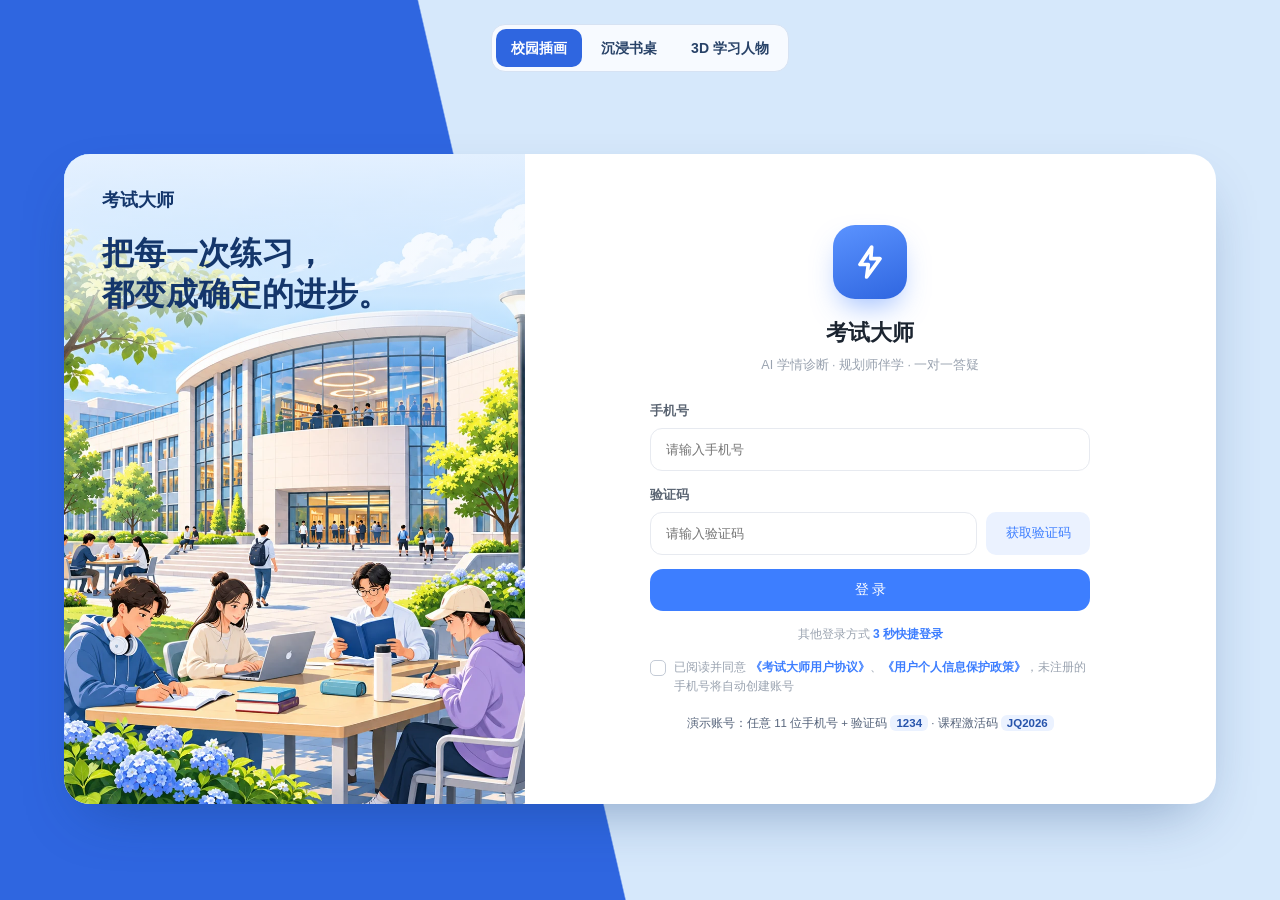
==== index.html @ c278a644 "Add Exam Master frontend prototype" ====
<!DOCTYPE html>
<html lang="zh-CN">
<head>
<meta charset="UTF-8">
<meta name="viewport" content="width=device-width, initial-scale=1">
<title>考试大师 · 网页版</title>
<link rel="icon" href="data:image/svg+xml,%3Csvg xmlns='http://www.w3.org/2000/svg' viewBox='0 0 40 40'%3E%3Crect width='40' height='40' rx='10' fill='%233D7EFF'/%3E%3Cpath d='M21 7 10 22h7l-2 11 12-15h-7z' fill='%23fff'/%3E%3C/svg%3E">
<link rel="stylesheet" href="styles.css">
</head>
<body class="is-auth">

<!-- ==================== 登录 / 注册分屏 ==================== -->
<div class="auth-stage" id="authStage" data-theme="campus">
  <div class="auth-switch" role="group" aria-label="切换登录页样式">
    <button type="button" data-auth-theme="campus" aria-pressed="true">校园插画</button>
    <button type="button" data-auth-theme="desk" aria-pressed="false">沉浸书桌</button>
    <button type="button" data-auth-theme="student" aria-pressed="false">3D 学习人物</button>
  </div>
  <div class="auth-layout">
    <section class="auth-brand" aria-label="考试大师">
      <div class="auth-brand-inner">
        <p class="auth-brand-name">考试大师</p>
        <h1>把每一次练习，<br>都变成确定的进步。</h1>
      </div>
    </section>
    <section class="auth-panel" aria-label="登录">
      <div class="auth-card" id="authCard"></div>
      <p class="auth-tip">演示账号：任意 11 位手机号 + 验证码 <b>1234</b> · 课程激活码 <b>JQ2026</b></p>
    </section>
  </div>
</div>

<!-- ==================== 应用主体 ==================== -->
<div class="app-shell" id="appShell">

  <aside class="sidebar" id="sidebar">
    <div class="brand">
      <div class="brand-logo"><svg viewBox="0 0 24 24"><path d="M13 3 6 13.5h5L10 21l8-11h-5.5z"/></svg></div>
      <div class="brand-txt"><b>考试大师</b></div>
    </div>

    <nav class="nav-main" id="tabbar" aria-label="主导航">
      <button class="tb" data-tab="home" aria-label="首页" title="首页" onclick="goTab('home')"><svg viewBox="0 0 24 24"><path d="M4 11l8-7 8 7"/><path d="M6 9.5V20h12V9.5"/></svg><span>首页</span></button>
      <div class="side-group" data-side-group="discover" data-expanded="true">
        <div class="side-group-heading">
          <button type="button" class="side-category" aria-expanded="true" aria-controls="side-sub-discover"><svg class="side-category-icon" viewBox="0 0 24 24" aria-hidden="true"><circle cx="12" cy="12" r="8.5"/><path d="M15 9l-2 4.5L8.5 15l2-4.5z"/></svg><span>发现</span><svg class="side-category-arrow" viewBox="0 0 24 24" aria-hidden="true"><path d="m7 10 5 5 5-5"/></svg></button>
        </div>
        <div class="side-sub" id="side-sub-discover">
          <button type="button" data-side-page="pagePapers" onclick="openSidePage('discover','pagePapers')">试卷</button>
          <button type="button" data-side-page="pageTextbook" onclick="openSidePage('discover','pageTextbook')">个性化教材</button>
          <button type="button" data-side-page="pageMaterials" onclick="openSidePage('discover','pageMaterials')">资料领取</button>
          <button type="button" data-side-page="pageAiTest" onclick="openSidePage('discover','pageAiTest')">AI 测评</button>
        </div>
      </div>
      <button class="tb" data-tab="qa" aria-label="在线答疑" title="在线答疑" onclick="goTab('qa')"><svg viewBox="0 0 24 24"><path d="M4 6h16v11H9l-5 4z"/><path d="M8.5 10h7M8.5 13h4"/></svg><span>在线答疑</span></button>
      <button class="tb" data-tab="me" aria-label="我的" title="我的" onclick="goTab('me')"><svg viewBox="0 0 24 24"><circle cx="12" cy="12" r="8.5"/><path d="M8.5 13.5c1 1.4 2.2 2 3.5 2s2.5-.6 3.5-2"/><path d="M9 9.5h.01M15 9.5h.01"/></svg><span>我的</span></button>
    </nav>

    <details class="side-demo">
      <summary>流程演示</summary>
      <p class="side-demo-note">纯前端演示，数据保存在本机。验证码 1234 · 激活码 JQ2026</p>
      <div class="mods" id="mods"></div>
    </details>

    <div class="side-foot">
      <button class="reset-btn" onclick="resetDemo()"><svg viewBox="0 0 24 24"><path d="M4 11a8 8 0 1 1 2.4 6"/><path d="M4 5v6h6"/></svg>重置演示数据</button>
      <div class="side-ver">v1.0 Web · 纯前端演示</div>
    </div>
  </aside>

  <div class="main-col">
    <header class="topbar">
      <div class="top-location">
        <button type="button" class="icon-btn side-toggle" id="sideToggle" aria-controls="sidebar" aria-expanded="true" aria-label="收起侧边栏" title="收起侧边栏">
          <svg viewBox="0 0 24 24" aria-hidden="true"><rect x="3" y="5" width="18" height="14" rx="2"/><path d="M9 5v14"/></svg>
        </button>
        <div class="crumb" id="crumb"><span class="crumb-root">考试大师</span><span class="crumb-sep">/</span><b>首页</b></div>
      </div>
      <div class="top-actions">
        <div class="searchbox">
          <svg viewBox="0 0 24 24"><circle cx="10.5" cy="10.5" r="6.5"/><path d="M15.5 15.5L21 21"/></svg>
          <input id="searchInput" placeholder="搜索页面、课程、功能…" autocomplete="off">
          <kbd>/</kbd>
          <div class="search-results" id="searchResults"></div>
        </div>
        <span class="top-clock" id="clock"></span>
        <button class="icon-btn" title="通知" onclick="openNotifications()"><svg viewBox="0 0 24 24"><path d="M18 9a6 6 0 0 0-12 0c0 6-2 7-2 7h16s-2-1-2-7"/><path d="M10 20a2 2 0 0 0 4 0"/></svg><i></i></button>
        <button class="user-chip" onclick="goTab('me')"><span class="user-av" id="topAvatar">张</span><span class="user-nm" id="topName">张真同学</span><svg viewBox="0 0 24 24"><path d="M6 9l6 6 6-6"/></svg></button>
      </div>
    </header>

    <div class="workspace">
      <main class="content">
        <div class="screen" id="screen"></div>
      </main>

    </div>
  </div>
</div>

<div id="hint"></div>
<div id="toast"></div>
<div id="modal-root" onclick="if(event.target.classList.contains('mask'))closeModal()"><div class="mask"></div><div class="sheet" id="sheet"></div></div>

<script src="app.js"></script>
</body>
</html>
---- styles.css ----
/* ===== 源自 H5 原型的基础组件样式（保留） ===== */

:root{
  --paper:#F5F7FA; --card:#FFFFFF; --ink:#1B2430; --ink2:#5A6472; --ink3:#9AA3B0;
  --line:#E7EAF0; --line2:#F0F2F6;
  --blue:#3D7EFF; --blue-d:#2F66E0; --blue-bg:#EBF2FF;
  --orange:#FF9F3A; --orange-bg:#FFF4E8;
  --green:#34C77B; --green-bg:#EAF9F1;
  --red:#F25C54; --red-bg:#FDEEEC;
  --gold:#FFB93A;
}
*{box-sizing:border-box;margin:0;padding:0;-webkit-tap-highlight-color:transparent}
html,body{height:100%}
body{
  background:linear-gradient(135deg,#DFE6F0 0%,#EBEFF5 45%,#E5EBF3 100%);
  color:var(--ink);
  font:400 15px/1.6 -apple-system,BlinkMacSystemFont,"PingFang SC","Microsoft YaHei","Noto Sans SC","Segoe UI",sans-serif;
  -webkit-font-smoothing:antialiased;
  display:flex;align-items:center;justify-content:center;gap:56px;
  padding:28px 24px;min-height:100vh;
}
@media (max-width:960px){ body{padding:0;gap:0} .intro{display:none!important} .phone{box-shadow:none;border:none;border-radius:0;height:100vh} }

/* ===== 左侧说明面板 ===== */
.intro{width:340px;flex:none;max-height:92vh;overflow:auto}
.intro .kicker{display:inline-flex;align-items:center;gap:10px;font-size:12px;font-weight:700;letter-spacing:.16em;color:var(--blue)}
.intro .kicker i{display:block;width:24px;height:2px;background:var(--blue)}
.intro h1{margin-top:12px;font-size:30px;font-weight:800;letter-spacing:-.01em;line-height:1.2}
.intro h1 em{font-style:normal;display:block;font-size:14px;font-weight:500;color:var(--ink2);margin-top:8px;letter-spacing:0}
.intro p.desc{margin-top:14px;font-size:13px;color:var(--ink2);line-height:1.85}
.intro .mods{margin-top:20px;display:grid;gap:9px}
.intro .mods button{
  display:flex;align-items:center;gap:12px;width:100%;text-align:left;cursor:pointer;
  background:var(--card);border:1px solid var(--line);border-radius:13px;padding:11px 14px;
  font:600 13.5px/1.4 inherit;color:var(--ink);transition:.18s;
}
.intro .mods button:hover{border-color:#B9CDF5;transform:translateX(3px)}
.intro .mods .no{font-size:11px;font-weight:800;letter-spacing:.08em;padding:3px 8px;border-radius:7px;flex:none}
.intro .mods small{display:block;font-weight:400;font-size:11.5px;color:var(--ink3)}
.intro .roles{margin-top:20px;padding:14px 16px;border:1px dashed #C4D3F0;border-radius:13px;background:rgba(255,255,255,.6)}
.intro .roles b{font-size:12px;letter-spacing:.08em;color:var(--blue)}
.intro .roles p{font-size:12px;color:var(--ink2);margin-top:6px;line-height:1.8}
.intro .foot{margin-top:16px;font-size:11.5px;color:var(--ink3)}

/* ===== 手机壳 ===== */
.phone{
  width:392px;height:min(860px,94vh);flex:none;background:#0d1119;border-radius:44px;
  padding:12px;box-shadow:0 40px 80px -30px rgba(24,35,60,.45),0 0 0 2px rgba(255,255,255,.35) inset;
  display:flex;flex-direction:column;position:relative;
}
.phone-inner{flex:1;background:var(--paper);border-radius:34px;overflow:hidden;position:relative;display:flex;flex-direction:column}
.statusbar{
  flex:none;height:42px;display:flex;align-items:center;justify-content:space-between;
  padding:0 26px;font-size:13px;font-weight:600;color:var(--ink);background:transparent;position:relative;z-index:5;
}
.statusbar .notch{position:absolute;left:50%;top:9px;transform:translateX(-50%);width:112px;height:26px;background:#0d1119;border-radius:999px}
.statusbar .icons{display:flex;gap:5px;align-items:center}
.statusbar svg{width:16px;height:16px;fill:var(--ink)}
.screen{flex:1;overflow-y:auto;overflow-x:hidden;position:relative;scrollbar-width:none}
.screen::-webkit-scrollbar{display:none}
@keyframes pageIn{from{opacity:0;transform:translateX(18px)}to{opacity:1;transform:none}}
@keyframes pageInBack{from{opacity:0;transform:translateX(-18px)}to{opacity:1;transform:none}}
.page{min-height:100%;padding:6px 16px 26px;animation:pageIn .28s ease}
.page.back{animation-name:pageInBack}

/* 底部 Tab：首页/发现/课程(闪电)/答疑/我的 */
.tabbar{
  flex:none;height:66px;background:rgba(255,255,255,.97);backdrop-filter:blur(10px);
  border-top:1px solid var(--line2);display:flex;padding:6px 10px 8px;z-index:6;position:relative;
}
.tabbar .tb{flex:1;border:0;background:none;cursor:pointer;display:flex;flex-direction:column;align-items:center;gap:3px;color:var(--ink3);font:500 10.5px/1 inherit;padding-top:6px;transition:.15s}
.tabbar .tb svg{width:23px;height:23px;fill:none;stroke:currentColor;stroke-width:1.8;stroke-linecap:round;stroke-linejoin:round}
.tabbar .tb.on{color:var(--blue);font-weight:700}
.tabbar .tb.on svg{stroke-width:2.1}
.tabbar .tb-center{flex:1.15;position:relative;margin-top:-26px}
.tabbar .tb-center .orb{
  width:52px;height:52px;border-radius:50%;margin:0 auto;display:flex;align-items:center;justify-content:center;
  background:linear-gradient(160deg,#5B93FF,#2F66E0);box-shadow:0 8px 18px -4px rgba(61,126,255,.55);
  cursor:pointer;transition:.15s;
}
.tabbar .tb-center .orb:active{transform:scale(.94)}
.tabbar .tb-center svg{width:26px;height:26px;fill:none;stroke:#fff;stroke-width:2;stroke-linecap:round;stroke-linejoin:round}
.tabbar .tb-center span{display:block;text-align:center;color:var(--blue);font-size:10.5px;font-weight:700;margin-top:3px}

/* ===== 通用组件 ===== */
.hd{display:flex;align-items:center;gap:10px;padding:8px 2px 12px;position:sticky;top:0;background:linear-gradient(var(--paper) 82%,transparent);z-index:4}
.hd .backbtn{width:34px;height:34px;border-radius:11px;border:1px solid var(--line);background:#fff;cursor:pointer;display:flex;align-items:center;justify-content:center;color:var(--ink);flex:none}
.hd .backbtn svg{width:17px;height:17px;fill:none;stroke:currentColor;stroke-width:2;stroke-linecap:round;stroke-linejoin:round}
.hd b{font-size:17px;font-weight:800}
.hd .spacer{flex:1}
.card{background:var(--card);border:1px solid var(--line);border-radius:16px;padding:16px;margin-bottom:12px}
.card h4{font-size:14.5px;font-weight:800;display:flex;align-items:center;gap:8px}
.card .sub{font-size:12px;color:var(--ink3);margin-top:2px}
.btn{
  display:inline-flex;align-items:center;justify-content:center;gap:7px;cursor:pointer;border:0;
  background:var(--blue);color:#fff;font:700 14px/1 inherit;padding:13px 18px;border-radius:13px;transition:.15s;width:100%;
}
.btn:active{transform:scale(.97)}
.btn.ghost{background:#fff;color:var(--ink);border:1px solid var(--line)}
.btn.lite{background:var(--blue-bg);color:var(--blue)}
.btn.green{background:var(--green)} .btn.orange{background:var(--orange)}
.btn.sm{width:auto;padding:9px 15px;font-size:12.5px;border-radius:10px}
.btn[disabled]{opacity:.5;pointer-events:none}
.tag{display:inline-flex;align-items:center;gap:5px;font-size:11px;font-weight:700;padding:3px 9px;border-radius:999px}
.tag.blue{background:var(--blue-bg);color:var(--blue)} .tag.orange{background:var(--orange-bg);color:#C77817}
.tag.green{background:var(--green-bg);color:#1E9E5C} .tag.red{background:var(--red-bg);color:var(--red)}
.tag.gray{background:#F1F2F5;color:var(--ink2)}
.field{margin-bottom:14px}
.field label{display:block;font-size:12.5px;font-weight:700;color:var(--ink2);margin-bottom:7px}
.field label em{font-style:normal;color:var(--red);margin-left:2px}
.input{width:100%;border:1px solid var(--line);border-radius:12px;background:#fff;padding:12px 14px;font:500 14.5px/1.4 inherit;color:var(--ink);outline:none;transition:.15s}
.input:focus{border-color:var(--blue);box-shadow:0 0 0 3px rgba(61,126,255,.12)}
textarea.input{resize:none;min-height:96px}
select.input, input[type=date].input, input[type=time].input{appearance:none;-webkit-appearance:none}
.segs{display:flex;gap:8px;flex-wrap:wrap}
.segs .seg{flex:1;min-width:64px;text-align:center;border:1px solid var(--line);background:#fff;border-radius:11px;padding:10px 6px;font-size:13px;font-weight:600;color:var(--ink2);cursor:pointer;transition:.15s}
.segs .seg.on{border-color:var(--blue);background:var(--blue-bg);color:var(--blue)}
/* 考试科目：与年级/身份完全相同的长方形圆角边框按钮，按三列等分排列 */
.segs.subgrid{display:grid;grid-template-columns:repeat(3,1fr);gap:8px}
.segs.subgrid .seg{flex:none;min-width:0;white-space:nowrap}

/* ===== 专属课程表：三步信息采集页 ===== */
.page.page-setup{height:100%;min-height:0;display:flex;flex-direction:column;overflow:hidden;padding:0 0 10px;animation:pageIn .28s ease}
.setup-topbar{background:linear-gradient(135deg,#3D7EFF,#2F66E0);color:#fff;padding:14px 16px 32px;flex:none}
.setup-topbar .st-nav{display:flex;align-items:center;justify-content:center;position:relative;height:26px;font-size:14px;font-weight:700}
.setup-topbar .st-nav .sb{position:absolute;left:0;top:0;width:26px;height:26px;border:0;background:transparent;color:#fff;cursor:pointer;display:flex;align-items:center;justify-content:center}
.setup-topbar .st-nav .sb svg{width:20px;height:20px;fill:none;stroke:#fff;stroke-width:2.2;stroke-linecap:round;stroke-linejoin:round}
.setup-topbar .st-ttl{display:flex;align-items:baseline;justify-content:space-between;margin-top:16px}
.setup-topbar .st-ttl b{font-size:20px;font-weight:800}
.setup-topbar .st-ttl span{font-size:12.5px;font-weight:600;opacity:.9}
.setup-body{flex:1;min-height:0;overflow-y:auto;padding:0 16px 10px;margin-top:-18px;scrollbar-width:none}
.setup-body::-webkit-scrollbar{display:none}
.setup-card{background:#fff;border-radius:16px;padding:16px 16px 2px;box-shadow:0 6px 20px rgba(36,86,196,.10)}
.setup-foot{flex:none;display:flex;gap:10px;padding:10px 16px 2px;background:var(--paper)}
.setup-foot .btn{flex:1}
.setup-foot .btn.ghost{flex:0 0 36%}
/* 表单字段 */
.sf{margin-bottom:15px}
.sf>label{display:block;font-size:13px;font-weight:800;color:var(--ink);margin-bottom:8px}
.sf>label em{font-style:normal;color:var(--red);margin-left:2px}
.sfbox{display:flex;align-items:center;gap:8px;background:#F6F8FB;border:1px solid #EEF1F6;border-radius:10px;padding:11px 12px;font-size:12.5px;color:var(--ink3);cursor:pointer}
.sfbox.on{color:var(--ink);font-weight:600}
.sfbox .txt{flex:1;min-width:0;overflow:hidden;text-overflow:ellipsis;white-space:nowrap}
.sfbox .unit{color:var(--ink2);font-weight:700;flex:none}
.sfbox .arw{width:14px;height:14px;flex:none}
.sfbox input{border:0;background:transparent;outline:none;width:100%;font:500 13px/1.4 inherit;color:var(--ink)}
.sfbox input::placeholder,.sfbox textarea::placeholder{color:#A9B2C0}
.sfbox textarea{width:100%;border:0;background:transparent;outline:none;resize:none;min-height:42px;font:500 13px/1.5 inherit;color:var(--ink)}
.optlist{display:flex;flex-direction:column;gap:8px;margin:12px 0 4px;max-height:46vh;overflow-y:auto}
.optlist button{border:1px solid var(--line);background:#fff;border-radius:11px;padding:12px 13px;font:600 13.5px/1.4 inherit;color:var(--ink2);text-align:left;cursor:pointer}
.optlist button.on{border-color:var(--blue);background:var(--blue-bg);color:var(--blue)}
/* 自我评价 */
.sev{padding:2px 0 15px;border-bottom:1px solid var(--line2);margin-bottom:14px}
.sev:last-child{border-bottom:0;margin-bottom:0}
.sev h5{font-size:14px;font-weight:800;margin-bottom:8px}
.ktags{display:flex;flex-wrap:wrap;gap:6px;margin-bottom:10px}
.ktag{background:#F2F4F8;color:#8B95A5;font-size:11px;padding:3px 8px;border-radius:6px}
.stars{display:flex;gap:3px;font-size:20px;line-height:1}
.stars i{font-style:normal;color:#DEE4EE;cursor:pointer;transition:.12s}
.stars i.on{color:var(--gold)}
.sev p{font-size:11.5px;color:var(--ink3);margin-top:6px}
/* 学情提交 */
.stepsec{display:flex;align-items:center;gap:8px;margin:2px 0 12px}
.stepsec .no{width:24px;height:24px;border-radius:50%;background:var(--blue-bg);color:var(--blue);font-size:11.5px;font-weight:800;display:flex;align-items:center;justify-content:center;flex:none}
.stepsec b{font-size:13.5px;font-weight:800}
.stepsec em{font-style:normal;color:var(--red)}
.scard{display:flex;align-items:center;gap:11px;border:1px solid var(--line2);background:#FAFBFD;border-radius:12px;padding:12px;margin-bottom:10px;cursor:pointer}
.scard .si{width:34px;height:34px;border-radius:10px;background:var(--blue-bg);color:var(--blue);display:flex;align-items:center;justify-content:center;flex:none;font-size:14px;font-weight:800}
.scard .si svg{width:18px;height:18px;fill:none;stroke:currentColor;stroke-width:1.9;stroke-linecap:round;stroke-linejoin:round}
.scard .st{flex:1;min-width:0}
.scard .st b{display:block;font-size:13px;font-weight:700}
.scard .st small{display:block;font-size:11px;color:var(--ink3);margin-top:2px}
.scard .smini{border:0;background:var(--blue);color:#fff;font:700 11.5px/1 inherit;padding:8px 12px;border-radius:99px;cursor:pointer;flex:none}
.scard.done{border-color:#BFE3CF;background:#F4FBF7}
.scard.done .si{background:var(--green-bg);color:#1E9E5C}
/* 课程列表 */
.ccard{display:flex;align-items:center;gap:12px;background:#fff;border:1px solid var(--line);border-radius:16px;padding:14px;margin-bottom:10px;cursor:pointer;transition:.15s}
.ccard:active{transform:scale(.99)}
.ccard .cico{width:46px;height:46px;border-radius:14px;display:flex;align-items:center;justify-content:center;flex:none;font-size:20px}
.ccard .cico svg{width:22px;height:22px;fill:none;stroke:currentColor;stroke-width:1.9;stroke-linecap:round;stroke-linejoin:round}
.ccard .ct{flex:1;min-width:0}
.ccard .ct b{display:block;font-size:14px;font-weight:800}
.ccard .ct small{display:block;font-size:11.5px;color:var(--ink3);margin-top:2px}
.ccard .cbtn{border:0;border-radius:99px;padding:7px 12px;font:700 11.5px/1 inherit;flex:none;cursor:pointer;background:var(--blue);color:#fff}
.ccard .cbtn.gray{background:#F1F3F7;color:var(--ink2)}
.ccard .cbtn.green{background:var(--green-bg);color:#1E9E5C}
/* 未来30天学习时间日历 */
.tdgrid{display:grid;grid-template-columns:repeat(7,1fr);gap:4px}
.tdgrid .tw{text-align:center;font-size:11px;color:var(--ink3);padding:4px 0;font-weight:700}
.tday{height:42px;border:1px solid var(--line2);border-radius:9px;background:#FAFBFD;display:flex;flex-direction:column;align-items:center;justify-content:center;cursor:pointer}
.tday b{font-size:12px;font-weight:700}
.tday span{font-size:9.5px;color:var(--ink3)}
.tday.on{background:var(--blue-bg);border-color:var(--blue);color:var(--blue)}
.tday.on span{color:var(--blue)}
.cell{display:flex;align-items:center;gap:12px;padding:14px 4px;border-bottom:1px solid var(--line2);cursor:pointer}
.cell:last-child{border-bottom:0}
.cell .ci{width:34px;height:34px;border-radius:11px;display:flex;align-items:center;justify-content:center;flex:none}
.cell .ci svg{width:18px;height:18px;fill:none;stroke:currentColor;stroke-width:1.9;stroke-linecap:round;stroke-linejoin:round}
.cell .ct{flex:1;min-width:0}
.cell .ct b{font-size:14px;font-weight:700;display:block}
.cell .ct small{font-size:11.5px;color:var(--ink3);display:block;margin-top:1px}
.cell .arw{width:15px;height:15px;fill:none;stroke:#C2C9D4;stroke-width:2;stroke-linecap:round;stroke-linejoin:round;flex:none}
svg.arw{width:15px;height:15px;fill:none;stroke:#C2C9D4;stroke-width:2;stroke-linecap:round;stroke-linejoin:round;flex:none}
.list{background:#fff;border:1px solid var(--line);border-radius:16px;padding:4px 14px;margin-bottom:12px}
.empty{text-align:center;color:var(--ink3);font-size:12.5px;padding:30px 0}
.empty .eico{width:74px;height:74px;margin:0 auto 10px;border-radius:50%;background:#F1F3F7;display:flex;align-items:center;justify-content:center;color:#B9C0CB}
.empty .eico svg{width:34px;height:34px;fill:none;stroke:#B9C0CB;stroke-width:1.6}
.dots{display:flex;gap:5px;justify-content:center;margin-top:8px}
.dots i{width:5px;height:5px;border-radius:50%;background:#CBD4E2;transition:.2s}
.dots i.on{background:var(--blue);width:14px;border-radius:99px}
@keyframes blink{0%,80%,100%{opacity:.25}40%{opacity:1}}
.typing i{display:inline-block;width:5px;height:5px;border-radius:50%;background:#8FA9D8;margin-right:3px;animation:blink 1.2s infinite}
.typing i:nth-child(2){animation-delay:.2s}.typing i:nth-child(3){animation-delay:.4s}

/* Toast / Modal */
#toast{
  position:absolute;left:50%;bottom:110px;transform:translateX(-50%) translateY(14px);z-index:60;
  background:rgba(20,28,40,.92);color:#fff;font-size:13px;font-weight:600;padding:11px 18px;border-radius:12px;
  opacity:0;pointer-events:none;transition:.25s;max-width:82%;text-align:center;
}
#toast.show{opacity:1;transform:translateX(-50%) translateY(0)}
#modal-root{position:absolute;inset:0;z-index:50;display:none}
#modal-root.show{display:block}
#modal-root .mask{position:absolute;inset:0;background:rgba(15,22,34,.45);animation:fadeIn .2s}
#modal-root .sheet{
  position:absolute;left:10px;right:10px;bottom:10px;background:#fff;border-radius:22px;padding:20px 18px 18px;
  animation:sheetUp .28s cubic-bezier(.2,.9,.3,1);max-height:78%;overflow:auto;
}
@keyframes fadeIn{from{opacity:0}to{opacity:1}}
@keyframes sheetUp{from{transform:translateY(40px);opacity:0}to{transform:none;opacity:1}}
#modal-root .grab{width:40px;height:4px;border-radius:99px;background:#D9DEE7;margin:0 auto 14px}
#modal-root .modal-x{position:absolute;top:14px;right:14px;width:28px;height:28px;border-radius:50%;border:0;background:#F0F2F6;color:#8A93A3;display:flex;align-items:center;justify-content:center;cursor:pointer}
#modal-root .modal-x svg{width:14px;height:14px;fill:none;stroke:currentColor;stroke-width:2.4;stroke-linecap:round}
#modal-root .modal-x:active{background:#E4E8EF}
#qr{width:190px;height:190px;margin:6px auto;display:block;border-radius:12px}

/* ===== 登录 ===== */
.login-hero{padding:52px 0 26px;text-align:center}
.login-logo{width:74px;height:74px;border-radius:22px;margin:0 auto;display:flex;align-items:center;justify-content:center;background:linear-gradient(160deg,#5B93FF,#2F66E0);box-shadow:0 14px 28px -8px rgba(61,126,255,.5)}
.login-logo svg{width:40px;height:40px;fill:none;stroke:#fff;stroke-width:2.2;stroke-linecap:round;stroke-linejoin:round}
.login-hero h2{margin-top:16px;font-size:22px;font-weight:800}
.login-hero p{font-size:12.5px;color:var(--ink3);margin-top:5px}
.agree{display:flex;gap:8px;align-items:flex-start;font-size:11.5px;color:var(--ink3);line-height:1.6;margin-top:14px;text-align:left}
.agree .box{width:16px;height:16px;border-radius:5px;border:1.5px solid #C4CBD6;flex:none;margin-top:2px;cursor:pointer;display:flex;align-items:center;justify-content:center;transition:.15s}
.agree .box.on{background:var(--blue);border-color:var(--blue)}
.agree .box svg{width:10px;height:10px;fill:none;stroke:#fff;stroke-width:3;stroke-linecap:round}

/* ===== 首页 ===== */
.homecard{background:#fff;border:1px solid var(--line);border-radius:16px;padding:14px 16px;margin-bottom:12px}
.homecard .hrow{display:flex;align-items:center;gap:10px}
.homecard .hico{width:38px;height:38px;border-radius:12px;display:flex;align-items:center;justify-content:center;flex:none}
.homecard .hico svg{width:20px;height:20px;fill:none;stroke:currentColor;stroke-width:1.9;stroke-linecap:round;stroke-linejoin:round}
.homecard .htx{flex:1;min-width:0}
.homecard .htx b{font-size:14.5px;font-weight:800}
.homecard .htx small{display:block;font-size:11.5px;color:var(--ink3)}
.homecard .go{font-size:11.5px;font-weight:700;color:var(--blue);display:flex;align-items:center;gap:2px;cursor:pointer}

/* ===== 课程 ===== */
.course-hero{border-radius:18px;padding:18px;color:#fff;background:linear-gradient(135deg,#3D7EFF,#2456C4);margin-bottom:12px;position:relative;overflow:hidden}
.course-hero b{font-size:17px;font-weight:800}
.course-hero p{font-size:12px;opacity:.85;margin-top:4px}
.course-hero .prog{margin-top:12px;height:7px;border-radius:99px;background:rgba(255,255,255,.25);overflow:hidden}
.course-hero .prog i{display:block;height:100%;background:#FFD34D;border-radius:99px;transition:.4s}
/* 科目课程列表 */
.sub-grid{display:grid;grid-template-columns:repeat(4,minmax(0,1fr));gap:14px}
.sub-card{display:flex;flex-direction:column;align-items:stretch;min-width:0;padding:7px;border:1px solid var(--line);border-radius:14px;background:#fff;color:var(--ink);text-align:left;font:inherit;cursor:pointer}
.sub-card .sc-name,.sub-card .sc-desc{display:block;padding:0 7px}
.sub-card .sc-name{margin:10px 0 3px;font-size:14px;font-weight:750}
.sub-card .sc-desc{font-size:12px;color:var(--ink2);margin-bottom:9px}
.sub-card .sc-btn{align-self:flex-start;margin:auto 7px 4px;padding:3px 8px;border-radius:6px;background:#EBF2FF;color:#234B9D;font-size:12px;font-weight:650}
.sub-card .sc-btn.done{background:#E5F2EE;color:#245D51}
.course-empty{grid-column:1/-1;padding:20px;border:1px solid var(--line);border-radius:12px;background:#fff;color:var(--ink2)}
/* 科目激活页：账号信息 + 底部固定「立即激活」 */
.act-cover{background:#fff;border:1px solid var(--line);border-radius:16px;padding:14px;margin-bottom:10px;text-align:center}
.act-cover .mini{width:112px;height:118px;margin:0 auto;border-radius:10px;display:flex;flex-direction:column;align-items:center;justify-content:center;position:relative;overflow:hidden}
.act-cover .mini .yr{font-size:8px;opacity:.6;font-weight:700}
.act-cover .mini b{font-size:18px;font-weight:800;margin-top:4px;letter-spacing:1px}
.act-cover .mini .em{font-size:28px;margin-top:2px}
.act-cover .nm{font-size:15px;font-weight:800;margin-top:9px}
.act-info{background:#fff;border:1px solid var(--line);border-radius:16px;padding:14px;margin-bottom:10px}
.act-info h4{font-size:14px;font-weight:800;display:flex;justify-content:space-between;align-items:center;margin-bottom:4px}
.act-info h4 a{font-size:12px;color:var(--blue);font-weight:700;cursor:pointer}
.act-row{display:flex;justify-content:space-between;gap:12px;padding:6px 0;font-size:12.5px;border-bottom:1px solid var(--line2)}
.act-row:last-of-type{border-bottom:0}
.act-row span{color:var(--ink3);flex:none}
.act-row b{font-weight:600;color:var(--ink2);text-align:right}
.act-code{background:#fff;border:1px solid var(--line);border-radius:16px;padding:14px;margin-bottom:8px}
.act-code label{display:block;font-size:13.5px;font-weight:800;margin-bottom:8px}
.act-foot{position:sticky;bottom:0;margin:2px -16px -26px;padding:10px 16px 14px;background:rgba(247,249,252,.97);backdrop-filter:blur(8px);z-index:3}
.chap{display:flex;align-items:center;gap:12px;padding:12px 4px;border-bottom:1px solid var(--line2);cursor:pointer}
.chap:last-child{border-bottom:0}
.chap .num{width:30px;height:30px;border-radius:10px;background:var(--blue-bg);color:var(--blue);font-size:12px;font-weight:800;display:flex;align-items:center;justify-content:center;flex:none}
.chap .ct{flex:1;min-width:0}
.chap .ct b{font-size:13.5px;font-weight:700;display:block;white-space:nowrap;overflow:hidden;text-overflow:ellipsis}
.chap .ct small{font-size:11px;color:var(--ink3)}
.chap .pb{width:34px;height:34px;border-radius:50%;background:var(--blue-bg);display:flex;align-items:center;justify-content:center;flex:none}
.chap .pb svg{width:15px;height:15px;fill:var(--blue)}

/* ===== 答题 ===== */
.qbar{display:flex;align-items:center;gap:8px;font-size:12px;color:var(--ink3);margin-bottom:10px}
.qbar b{color:var(--blue);font-size:15px}
.stem{font-size:15.5px;font-weight:700;line-height:1.75;margin-bottom:14px}
.opt{display:flex;align-items:center;gap:11px;border:1.5px solid var(--line);border-radius:13px;background:#fff;padding:13px 14px;margin-bottom:10px;cursor:pointer;font-size:14px;transition:.15s}
.opt .ol{width:26px;height:26px;border-radius:50%;border:1.5px solid #C9D0DB;display:flex;align-items:center;justify-content:center;font-size:12.5px;font-weight:800;color:var(--ink2);flex:none;transition:.15s}
.opt.on{border-color:var(--blue);background:var(--blue-bg)}
.opt.on .ol{background:var(--blue);border-color:var(--blue);color:#fff}
.opt.ok{border-color:var(--green);background:var(--green-bg)}
.opt.ok .ol{background:var(--green);border-color:var(--green);color:#fff}
.opt.bad{border-color:var(--red);background:var(--red-bg)}
.opt.bad .ol{background:var(--red);border-color:var(--red);color:#fff}
.ana{background:#fff;border:1px solid var(--line);border-radius:14px;padding:14px;margin-top:12px}
.ana .al{font-size:12px;font-weight:800;color:var(--blue);display:flex;align-items:center;gap:6px;margin-bottom:8px}
.ana .al .dot{width:8px;height:8px;border-radius:50%;background:var(--blue)}
.ana p{font-size:13px;color:var(--ink2);line-height:1.8}
.answerbox{border:1px dashed #C4CFE2;border-radius:12px;background:#FBFCFE;padding:10px 12px}
#hw{width:100%;height:170px;background:#fff;border:1px solid var(--line);border-radius:12px;touch-action:none;cursor:crosshair;display:block}

/* 日历 */
.cal{background:#fff;border:1px solid var(--line);border-radius:16px;padding:14px;margin-bottom:12px}
.cal .chead{display:flex;align-items:center;justify-content:space-between;margin-bottom:10px}
.cal .chead b{font-size:14.5px}
.cal .nav{width:28px;height:28px;border-radius:9px;border:1px solid var(--line);background:#fff;cursor:pointer;display:flex;align-items:center;justify-content:center;color:var(--ink2)}
.cal .grid{display:grid;grid-template-columns:repeat(7,1fr);gap:3px}
.cal .wd{text-align:center;font-size:10.5px;color:var(--ink3);padding:4px 0}
.cal .day{aspect-ratio:1;border-radius:9px;display:flex;align-items:center;justify-content:center;font-size:12px;color:var(--ink2);position:relative;cursor:pointer}
.cal .day.out{color:#CBD2DC}
.cal .day.done{background:var(--blue-bg);color:var(--blue);font-weight:800}
.cal .day.done:after{content:'';position:absolute;bottom:4px;width:4px;height:4px;border-radius:50%;background:var(--blue)}
.cal .day.today{border:1.5px solid var(--blue);color:var(--blue);font-weight:800}

/* 报告 */
.scorebig{display:flex;align-items:flex-end;gap:6px;justify-content:center;padding:6px 0 2px}
.scorebig b{font-size:46px;font-weight:800;color:var(--blue);line-height:1}
.scorebig span{font-size:13px;color:var(--ink3);padding-bottom:6px}
.sbar{margin-bottom:10px}
.sbar .srow{display:flex;align-items:center;gap:8px;font-size:12px;margin-bottom:6px}
.sbar .srow b{width:52px;flex:none;font-size:12px}
.sbar .srow .track{flex:1;height:9px;border-radius:99px;background:#F0F2F6;overflow:hidden}
.sbar .srow .track i{display:block;height:100%;border-radius:99px;background:linear-gradient(90deg,#5B93FF,#3D7EFF)}
.sbar .srow span{width:42px;text-align:right;font-weight:800;font-size:12px}

/* 打卡 */
.datechip{display:flex;align-items:center;gap:10px;background:var(--blue-bg);border-radius:13px;padding:12px 14px;margin-bottom:14px}
.datechip b{font-size:15px;color:var(--blue)}
.imgrow{display:flex;gap:8px}
.imgadd{width:74px;height:74px;border-radius:12px;border:1.5px dashed #C4CFE2;display:flex;flex-direction:column;align-items:center;justify-content:center;gap:4px;color:var(--ink3);font-size:10.5px;cursor:pointer;background:#FBFCFE}
.imgadd svg{width:20px;height:20px;fill:none;stroke:#9AA6B8;stroke-width:1.8;stroke-linecap:round}
.imgth{width:74px;height:74px;border-radius:12px;background:linear-gradient(135deg,#DCE7FA,#C7D9F5);display:flex;align-items:center;justify-content:center;color:#5B8BE0;font-size:11px;font-weight:700}

/* 聊天 */
.chatwrap{display:flex;flex-direction:column;min-height:calc(100% - 20px)}
.msgs{flex:1;display:flex;flex-direction:column;gap:12px;padding:6px 0 14px}
.msg{max-width:82%;padding:11px 14px;border-radius:16px;font-size:13.5px;line-height:1.7;white-space:pre-wrap;animation:fadeIn .25s}
.msg.ai{align-self:flex-start;background:#fff;border:1px solid var(--line);border-top-left-radius:5px}
.msg.me{align-self:flex-end;background:var(--blue);color:#fff;border-top-right-radius:5px}
.msg.sys{align-self:center;background:#EDF0F5;color:var(--ink2);font-size:11.5px;padding:6px 14px;border-radius:99px}
.chiprow{display:flex;gap:8px;flex-wrap:wrap;margin:0 0 10px}
.chip{border:1px solid #BFD2F5;background:#F3F7FF;color:var(--blue);font-size:12px;font-weight:600;border-radius:99px;padding:8px 14px;cursor:pointer;transition:.15s}
.chip:active{transform:scale(.95)}
.chip.on{background:var(--blue);border-color:var(--blue);color:#fff}
.page.page-chat{height:100%;min-height:0;display:flex;flex-direction:column;overflow:hidden;padding-bottom:12px}
.page-chat .chatwrap{flex:1;min-height:0}
.page-chat .msgs{flex:1;overflow-y:auto;min-height:0;scrollbar-width:none;padding-right:2px}
.page-chat .msgs::-webkit-scrollbar{display:none}
.page-chat .inputbar{position:static;border-top:1px solid var(--line);padding:10px 0 2px}
.inputbar{position:sticky;bottom:0;display:flex;gap:9px;align-items:center;background:var(--paper);padding:8px 0 4px}
.inputbar .cam{width:40px;height:40px;border-radius:13px;background:#fff;border:1px solid var(--line);display:flex;align-items:center;justify-content:center;cursor:pointer;flex:none}
.inputbar .cam svg{width:19px;height:19px;fill:none;stroke:var(--ink2);stroke-width:1.8;stroke-linecap:round;stroke-linejoin:round}
.inputbar .send{width:44px;height:40px;border-radius:13px;background:var(--blue);border:0;color:#fff;cursor:pointer;display:flex;align-items:center;justify-content:center;flex:none}
.inputbar .send svg{width:18px;height:18px;fill:none;stroke:#fff;stroke-width:2;stroke-linecap:round;stroke-linejoin:round}

/* 我的 */
.mehero{border-radius:18px;padding:18px;color:#fff;background:linear-gradient(135deg,#4C86FF,#2456C4);margin-bottom:12px;display:flex;align-items:center;gap:14px}
.avatar{width:56px;height:56px;border-radius:50%;background:rgba(255,255,255,.25);border:2px solid rgba(255,255,255,.6);display:flex;align-items:center;justify-content:center;font-size:22px;font-weight:800;flex:none}
.statrow{display:grid;grid-template-columns:repeat(3,1fr);gap:8px;margin-top:14px}
.statrow .st{text-align:center}
.statrow .st b{display:block;font-size:19px;font-weight:800}
.statrow .st span{font-size:10.5px;opacity:.85}

/* 教材 */
.tbcover{height:120px;border-radius:16px;background:linear-gradient(135deg,#2F66E0,#5B93FF);color:#fff;display:flex;flex-direction:column;justify-content:center;padding:0 18px;margin-bottom:12px;position:relative;overflow:hidden}
.tbcover b{font-size:18px;font-weight:800}
.tbcover p{font-size:12px;opacity:.85;margin-top:5px}
.tbcover .ribbon{position:absolute;right:-26px;top:16px;transform:rotate(38deg);background:#FFB93A;color:#5A3B00;font-size:10px;font-weight:800;padding:4px 34px}

/* 锚点 & 滚动提示 */
#hint{position:absolute;right:14px;bottom:84px;z-index:40;font-size:10.5px;color:var(--ink3);background:rgba(255,255,255,.85);border:1px solid var(--line);border-radius:99px;padding:4px 10px;pointer-events:none;opacity:0;transition:.3s}
#hint.show{opacity:1}

/* ==================================================================
   桌面网页版覆盖层 —— 在 H5 组件样式之上重排为 Web Dashboard
   ================================================================== */
html,body{height:100%}
body{
  display:block;padding:0;min-height:100vh;overflow:hidden;
  background:#F4F6FB;color:var(--ink);
  font:400 14px/1.6 -apple-system,BlinkMacSystemFont,"PingFang SC","Microsoft YaHei","Noto Sans SC","Segoe UI",sans-serif;
}
body.is-auth{overflow:auto}
body.is-auth .app-shell{display:none}
body:not(.is-auth) .auth-stage{display:none}
*::-webkit-scrollbar{width:8px;height:8px}
*::-webkit-scrollbar-thumb{background:#D6DCE7;border-radius:99px}
*::-webkit-scrollbar-track{background:transparent}

/* ---------- 登录分屏 ---------- */
.auth-stage {
  min-height: 100vh;
  display: grid;
  grid-template-rows: auto 1fr;
  justify-items: center;
  align-items: center;
  gap: 22px;
  padding: 24px clamp(20px, 5vw, 80px) 36px;
  background: linear-gradient(77deg, #2F66E0 42%, #D6E8FB 42.1%);
}
.auth-switch {
  display: flex;
  flex-wrap: wrap;
  justify-content: center;
  gap: 4px;
  padding: 4px;
  border: 1px solid #D6E2F3;
  border-radius: 14px;
  background: #F7FAFF;
}
.auth-switch button {
  padding: 8px 15px;
  border: 0;
  border-radius: 10px;
  background: transparent;
  color: #284268;
  font: inherit;
  font-weight: 650;
  cursor: pointer;
}
.auth-switch button[aria-pressed="true"] {
  background: var(--blue-d);
  color: #fff;
}
.auth-switch button:focus-visible {
  outline: 2px solid #152F61;
  outline-offset: 2px;
}
.auth-layout {
  display: grid;
  grid-template-columns: minmax(0, 2fr) minmax(0, 3fr);
  width: min(100%, 1200px);
  min-height: min(650px, 76vh);
  overflow: hidden;
  border-radius: 26px;
  background: #fff;
  box-shadow: 0 24px 60px -22px #133B7870;
}
.auth-brand {
  min-width: 0;
  color: #14366B;
  background: #D6E8FB url("login-campus.webp") center / cover no-repeat;
}
.auth-brand-inner {
  padding: 32px clamp(24px, 3vw, 48px) 54px;
  background: linear-gradient(180deg, #F4F9FFE6, #F4F9FFAD 66%, transparent);
}
.auth-brand-name {font-weight: 750; font-size: 18px}
.auth-brand h1 {margin-top: 18px; font-size: clamp(23px, 2.5vw, 37px); line-height: 1.28}
.auth-panel {
  display: flex;
  flex-direction: column;
  align-items: center;
  justify-content: center;
  min-width: 0;
  padding: 28px clamp(20px, 4vw, 60px);
}
.auth-card {width: 100%; max-width: 440px}
.auth-card .card {border: 0; padding: 0; margin: 0; box-shadow: none; background: transparent}
.auth-card .login-hero {padding: 0 0 26px}
.auth-card .input {min-width: 0; padding: 13px 15px}
.auth-tip {font-size: 11.5px; color: #56647B; margin-top: 18px; text-align: center; line-height: 1.8}
.auth-tip b {color: #2754AB; background: var(--blue-bg); border-radius: 6px; padding: 2px 6px}

.auth-stage[data-theme="desk"] {
  background: #D6E8FB url("login-desk.webp") center / cover no-repeat;
}
.auth-stage[data-theme="desk"] .auth-layout {
  display: block;
  width: min(100%, 510px);
  min-height: auto;
  background: #F2F7FFDC;
  border: 1px solid #fff;
  backdrop-filter: blur(18px);
}
.auth-stage[data-theme="desk"] .auth-brand {display: none}
.auth-stage[data-theme="desk"] .auth-panel {padding-block: 36px}

.auth-stage[data-theme="student"] {background: #DCE9FC}
.auth-stage[data-theme="student"] .auth-layout {
  grid-template-columns: minmax(0, 3fr) minmax(0, 2fr);
  background: #FAF0E9;
}
.auth-stage[data-theme="student"] .auth-brand {
  background-color: #FAF0E9;
  background-image: url("login-student.webp");
}
.auth-stage[data-theme="student"] .auth-brand-inner {
  background: linear-gradient(180deg, #FFF8EFEF, #FFF8EFA8 68%, transparent);
}
.auth-stage[data-theme="student"] .auth-panel {
  margin: 18px;
  padding-inline: clamp(22px, 2.4vw, 38px);
  border-radius: 22px;
  background: #FFFDFB;
  box-shadow: 0 6px 22px #775B441A;
}

@media (max-width: 760px) {
  .auth-stage {padding: 16px 12px 24px; gap: 16px}
  .auth-switch button {padding: 7px 10px; font-size: 13px}
  .auth-stage .auth-layout,
  .auth-stage[data-theme="student"] .auth-layout {grid-template-columns: minmax(0, 1fr); min-height: auto}
  .auth-brand {min-height: 220px; background-position: center 65%}
  .auth-brand-inner {padding: 18px 20px 32px}
  .auth-brand h1 {margin-top: 8px}
  .auth-panel {padding: 24px 18px}
  .auth-stage[data-theme="student"] .auth-panel {margin: 10px}
}

/* ---------- 应用骨架 ---------- */
.app-shell{display:flex;height:100vh;height:100dvh;min-height:0}
.sidebar{
  width:244px;flex:none;background:#fff;border-right:1px solid var(--line);
  display:flex;flex-direction:column;padding:20px 14px 14px;overflow-y:auto;scrollbar-width:thin;
}
.brand{display:flex;align-items:center;gap:11px;padding:0 8px 22px}
.brand-logo{width:38px;height:38px;border-radius:12px;background:linear-gradient(160deg,#5B93FF,#2F66E0);display:flex;align-items:center;justify-content:center;box-shadow:0 8px 16px -8px rgba(61,126,255,.8);flex:none}
.brand-logo svg{width:21px;height:21px;fill:none;stroke:#fff;stroke-width:2.2;stroke-linecap:round;stroke-linejoin:round}
.brand-txt b{display:block;font-size:16px;font-weight:800;letter-spacing:.02em}
.side-demo{margin-top:18px;padding:10px 0 0;border-top:1px solid var(--line)}
.side-demo summary{padding:9px 12px;border-radius:9px;cursor:pointer;font-weight:650;color:var(--ink2)}
.side-demo summary:hover{background:#F3F6FC}
.side-demo[open] .mods{margin-top:4px}
.nav-main{display:flex;flex-direction:column;gap:4px}
.nav-main .tb{
  display:flex;align-items:center;gap:12px;width:100%;text-align:left;border:0;background:transparent;
  border-radius:11px;padding:11px 13px;cursor:pointer;color:var(--ink2);
  font-family:inherit;font-size:13.5px;font-weight:600;line-height:1.2;transition:background .16s,color .16s;position:relative;
}
.side-group{min-width:0}
.side-group-heading{display:flex;align-items:center}
.side-group-heading .tb{flex:1;min-width:0}
.side-group-toggle{width:32px;height:38px;flex:none;border:0;border-radius:9px;background:transparent;color:var(--ink2);cursor:pointer;font:inherit}
.side-group-toggle:hover{background:#F3F6FC;color:var(--blue)}
.side-group-toggle span{display:inline-block;transition:transform .15s}
.side-group-toggle[aria-expanded="false"] span{transform:rotate(-90deg)}
.side-group-toggle:focus-visible,.side-sub button:focus-visible{outline:2px solid var(--blue-d);outline-offset:-2px}
.side-sub{display:grid;gap:2px;margin:1px 0 6px 22px;padding-left:11px}
.side-sub[hidden]{display:none}
.side-sub button{border:0;border-radius:8px;background:transparent;text-align:left;padding:7px 9px;color:var(--ink2);font:inherit;font-size:12px;cursor:pointer}
.side-sub button:hover{background:#F3F6FC;color:var(--blue)}
.side-sub button[aria-current="page"]{background:#EBF2FF;color:#245AC2;font-weight:700}
.nav-main .tb svg{width:19px;height:19px;fill:none;stroke:currentColor;stroke-width:1.8;stroke-linecap:round;stroke-linejoin:round;flex:none}
.nav-main .tb:hover{background:#F3F6FC;color:var(--blue)}
.nav-main .tb.on{background:var(--blue-bg);color:#2557BD;font-weight:700}
.nav-main .tb.on svg{stroke-width:2.2}
.nav-main .tb-feature i{display:none}
.sidebar button:focus-visible,.side-demo summary:focus-visible,.side-toggle:focus-visible{outline:2px solid var(--blue-d);outline-offset:-2px}
.top-location{display:flex;align-items:center;gap:12px;min-width:0}
.top-location .side-toggle{flex:none}
@media (min-width:681px){
  .app-shell.sidebar-compact .sidebar{width:66px;padding:20px 9px 12px}
  .app-shell.sidebar-compact .brand{justify-content:center;padding:0 0 22px}
  .app-shell.sidebar-compact .brand-txt,
  .app-shell.sidebar-compact .side-demo,
  .app-shell.sidebar-compact .side-foot{display:none}
  .app-shell.sidebar-compact .side-sub{margin:0 0 6px;padding:0;border:0;gap:1px}
  .app-shell.sidebar-compact .side-sub button{padding:5px 1px;text-align:center;font-size:10px;line-height:1.3;overflow-wrap:anywhere}
  .app-shell.sidebar-compact .nav-main .tb{flex-direction:column;justify-content:center;gap:5px;padding:9px 0}
  .app-shell.sidebar-compact .nav-main .tb span{font-size:10px;white-space:nowrap}
}
.mods{display:grid;gap:2px}
.mods button{display:flex;align-items:center;gap:9px;width:100%;text-align:left;border:0;background:transparent;border-radius:10px;padding:8px 10px;cursor:pointer;font:600 12px/1.35 inherit;color:var(--ink2);transition:.15s}
.mods button:hover{background:#F2F6FF;color:var(--blue)}
.mods .no{font-size:9.5px;font-weight:800;letter-spacing:.04em;padding:3px 6px;border-radius:6px;flex:none}
.mods button>span:last-child{min-width:0}
.mods small{display:block;font-weight:400;font-size:10px;color:var(--ink3);white-space:nowrap;overflow:hidden;text-overflow:ellipsis;max-width:172px;margin-top:1px}
.side-foot{margin-top:auto;padding:18px 6px 0}
.reset-btn{display:flex;align-items:center;justify-content:center;gap:7px;width:100%;border:1px dashed #D8DFEA;background:#FBFCFE;color:var(--ink2);border-radius:10px;padding:9px;font:600 11.5px/1 inherit;cursor:pointer;transition:.15s}
.reset-btn svg{width:14px;height:14px;fill:none;stroke:currentColor;stroke-width:1.9;stroke-linecap:round;stroke-linejoin:round}
.reset-btn:hover{border-color:var(--blue);color:var(--blue);background:var(--blue-bg)}
.side-ver{text-align:center;font-size:10px;color:#B4BCC8;margin-top:10px}

.main-col{flex:1;min-width:0;display:flex;flex-direction:column}
.topbar{height:68px;flex:none;background:#fff;border-bottom:1px solid var(--line);display:flex;align-items:center;justify-content:space-between;gap:20px;padding:0 26px;position:relative;z-index:20}
.crumb{display:flex;align-items:center;gap:9px;font-size:13px;color:var(--ink3);min-width:0}
.crumb-root{white-space:nowrap}
.crumb-sep{color:#CDD4DF}
.crumb b{font-size:15px;color:var(--ink);font-weight:800;white-space:nowrap;overflow:hidden;text-overflow:ellipsis}
.crumb .crumb-back{width:30px;height:30px;border-radius:9px;border:1px solid var(--line);background:#fff;display:none;align-items:center;justify-content:center;cursor:pointer;color:var(--ink2);flex:none;margin-right:2px}
.crumb .crumb-back svg{width:15px;height:15px;fill:none;stroke:currentColor;stroke-width:2;stroke-linecap:round;stroke-linejoin:round}
.crumb.has-back .crumb-back{display:flex}
.crumb.context-only .crumb-sep,.crumb.context-only b{display:none}
.crumb .crumb-back:hover{border-color:var(--blue);color:var(--blue)}
.top-actions{display:flex;align-items:center;gap:14px}
.searchbox{position:relative;display:flex;align-items:center;gap:8px;width:264px;height:36px;border:1px solid var(--line);background:#F7F9FC;border-radius:10px;padding:0 10px;transition:.15s}
.searchbox:focus-within{border-color:var(--blue);background:#fff;box-shadow:0 0 0 3px rgba(61,126,255,.1)}
.searchbox>svg{width:15px;height:15px;fill:none;stroke:#9AA3B0;stroke-width:2;stroke-linecap:round;flex:none}
.searchbox input{border:0;outline:0;background:transparent;flex:1;min-width:0;font:500 12.5px/1 inherit;color:var(--ink)}
.searchbox input::placeholder{color:#A9B2C0}
.searchbox kbd{font:700 10px/1 inherit;color:#AAB3C1;border:1px solid var(--line);border-radius:5px;padding:3px 5px;background:#fff}
.search-results{display:none;position:absolute;top:44px;left:0;right:0;background:#fff;border:1px solid var(--line);border-radius:13px;box-shadow:0 18px 40px -16px rgba(24,40,80,.3);padding:6px;max-height:340px;overflow:auto;z-index:40}
.search-results.show{display:block}
.search-results button{display:flex;align-items:center;gap:10px;width:100%;border:0;background:transparent;text-align:left;border-radius:9px;padding:9px 10px;cursor:pointer;color:var(--ink);font:600 12.5px/1.3 inherit}
.search-results button:hover{background:var(--blue-bg)}
.search-results button i{width:26px;height:26px;border-radius:8px;background:var(--blue-bg);color:var(--blue);display:flex;align-items:center;justify-content:center;font-style:normal;font-size:12px;flex:none}
.search-results button small{display:block;font-size:10.5px;color:var(--ink3);font-weight:400}
.search-results .sr-empty{padding:14px;text-align:center;color:var(--ink3);font-size:12px}
.top-clock{font-size:12px;font-weight:700;color:var(--ink3);font-variant-numeric:tabular-nums}
.icon-btn{position:relative;width:36px;height:36px;border-radius:10px;border:1px solid var(--line);background:#fff;display:flex;align-items:center;justify-content:center;cursor:pointer;color:var(--ink2)}
.icon-btn:hover{border-color:var(--blue);color:var(--blue)}
.icon-btn svg{width:17px;height:17px;fill:none;stroke:currentColor;stroke-width:1.8;stroke-linecap:round;stroke-linejoin:round}
.icon-btn i{position:absolute;top:7px;right:8px;width:6px;height:6px;border-radius:50%;background:var(--red);border:1.5px solid #fff}
.user-chip{display:flex;align-items:center;gap:9px;border:1px solid var(--line);background:#fff;border-radius:99px;padding:4px 10px 4px 4px;cursor:pointer;font:600 12.5px/1 inherit;color:var(--ink2)}
.user-chip:hover{border-color:#B9CDF5}
.user-av{width:28px;height:28px;border-radius:50%;background:linear-gradient(160deg,#5B93FF,#2F66E0);color:#fff;display:flex;align-items:center;justify-content:center;font-weight:800;font-size:12px}
.user-chip>svg{width:13px;height:13px;fill:none;stroke:#9AA3B0;stroke-width:2;stroke-linecap:round;stroke-linejoin:round}

.workspace{flex:1;min-height:0;display:flex}
.content{flex:1;min-width:0;min-height:0;background:#F4F6FB}
.screen{height:100%;overflow-y:auto;overflow-x:hidden;position:relative;scrollbar-width:thin}
.screen::-webkit-scrollbar{display:block;width:8px}

/* ---------- 页面布局：宽屏双列卡片流 ---------- */
.page{max-width:1260px;margin:0 auto;padding:24px 30px 60px;min-height:100%}
.page.layout-grid{display:grid;grid-template-columns:repeat(2,minmax(0,1fr));gap:16px;align-content:start}
.page.layout-grid>*{min-width:0;margin-bottom:0}
.page.layout-grid>.card,.page.layout-grid>.homecard,.page.layout-grid>.list,.page.layout-grid>.cal{margin-bottom:0}
/* 除「卡片类」外的直接子级一律跨整行，避免段落/按钮占位挤乱网格 */
.page.layout-grid>*{grid-column:1/-1}
.page.layout-grid>.card,.page.layout-grid>.homecard,.page.layout-grid>.list{grid-column:auto}
.page.layout-grid>.dots{margin-top:-12px}
.page.layout-grid>button.btn,.page.layout-grid>.btn{grid-column:1/-1;max-width:300px;justify-self:start}
.page.layout-narrow{max-width:840px}
.page.layout-narrow>button.btn{max-width:280px}
.page.layout-chat{max-width:1120px}
.page.layout-setup{max-width:980px}
/* 卡片桌面化 */
.card,.homecard,.list{border-radius:16px;box-shadow:0 2px 10px -6px rgba(30,55,100,.12)}
.card:hover,.homecard:hover{border-color:#DCE5F3}
.card h4{font-size:15px}
.btn{font-size:13.5px;padding:12px 18px}
.btn:not(:disabled):hover{filter:brightness(1.05);box-shadow:0 8px 18px -10px rgba(47,102,224,.7)}
.btn.ghost:hover,.btn.lite:hover{box-shadow:none;background:#F4F8FF}
.cell:hover{background:#FAFCFF;border-radius:10px}
.ccard:hover,.sub-card:hover,.tut:hover{border-color:#B9CDF5;box-shadow:0 8px 20px -14px rgba(47,102,224,.6)}
.opt:hover{border-color:#B9CDF5}
/* 顶部页面标题（由 head() 生成） */
.hd{position:sticky;top:0;z-index:6;background:rgba(244,246,251,.93);backdrop-filter:blur(10px);padding:4px 2px 16px;margin-bottom:2px;border-bottom:1px solid var(--line)}
.hd b{font-size:20px;font-weight:800}
.hd .backbtn{width:34px;height:34px}
.hd .backbtn:hover{border-color:var(--blue);color:var(--blue)}
/* 首页学、练、复盘 */
.home-course-catalog{--catalog-radius:12px;--catalog-inset:14px;--catalog-control-radius:7px;--catalog-control-line:#c5d6ef;--catalog-action:#245bc1;display:grid;gap:10px;min-width:0}
.home-filter-dock{position:relative;min-width:0}
.home-filter-slide{position:relative}
.home-filter-panel{display:grid;gap:9px;padding:var(--catalog-inset);border-radius:var(--catalog-radius);background:#fff}
.home-filter-end{height:0;margin-top:-10px;pointer-events:none}
.home-filter-edge{position:absolute;top:calc(100% + 4px);inset-inline:0;margin-inline:auto;width:56px;height:44px;padding:0;z-index:1;pointer-events:auto;border:0;border-radius:22px;background:var(--blue-bg);color:var(--catalog-action);cursor:pointer}
.home-filter-edge svg{display:block;width:20px;height:20px;margin:auto;fill:none;stroke:currentColor;stroke-width:2;stroke-linecap:round;stroke-linejoin:round}
.home-filter-edge[aria-expanded="true"] svg{transform:rotate(180deg)}
.home-filter-edge:focus-visible{outline:2px solid #245ac2;outline-offset:-2px}
.home-filter-dock.is-docked{position:sticky;top:0;z-index:5;pointer-events:none}
.home-filter-dock.is-docked .home-filter-slide{transform:translateY(-100%);transition:transform .24s ease}
.home-filter-dock.is-docked.is-open .home-filter-slide{transform:translateY(0)}
.home-filter-dock.is-docked .home-filter-panel{visibility:hidden;max-height:calc(var(--home-filter-height, 100dvh) - 56px);overflow:auto;overscroll-behavior:contain;transition:visibility 0s linear .24s}
.home-filter-dock.is-docked.is-open .home-filter-panel{visibility:visible;transition-delay:0s;pointer-events:auto}
@media(prefers-reduced-motion:reduce){.home-filter-dock.is-docked .home-filter-slide,.home-filter-dock.is-docked .home-filter-panel{transition:none}}
.home-course-toolbar{display:flex;gap:12px;align-items:center;justify-content:space-between;flex-wrap:wrap}
.home-course-search{flex:1 1 260px;display:flex;align-items:center;min-width:0}
.home-course-search-label{position:absolute;width:1px;height:1px;overflow:hidden;clip-path:inset(50%)}
.home-course-search input{width:100%;min-height:43px;border:0;border-radius:var(--catalog-control-radius);background:#edf2f8;padding:8px 12px;font:inherit;color:var(--ink)}
.home-course-filter{display:grid;grid-template-columns:5em minmax(0,1fr);align-items:center;gap:8px;font-size:14px}
.home-course-filter>span{color:var(--ink2);font-weight:650}
.home-course-catalog .segs{display:flex;flex-wrap:wrap;gap:6px}
.home-course-catalog .segs .seg{flex:0 0 auto;min-width:0;min-height:37px;padding:6px 11px;border:0;background:transparent;border-radius:var(--catalog-control-radius);font-size:14px}
.home-course-catalog .segs .seg:hover{background:#f1f5fa}
.home-course-catalog .segs .seg.on{background:var(--blue-bg);color:var(--catalog-action)}
.home-course-catalog [data-home-options="subject"] .seg[data-value]:not([data-value=""]).on{
  background:var(--course-paper);color:var(--course-color)
}
.home-course-heading{display:flex;align-items:center;justify-content:space-between;gap:8px;margin-top:8px}
.home-course-heading h2{margin:0;font-size:20px;color:#172945}
.home-course-heading>span{min-width:0;text-align:right;color:var(--ink2);font-size:14px}.home-course-heading h2{white-space:nowrap}
.home-filter-summary:not([hidden]){display:flex;flex-wrap:wrap;align-items:center;gap:6px}
.home-filter-summary button{min-width:0;max-width:100%;min-height:36px;border:0;border-radius:8px;padding:5px 10px;font:inherit;font-size:13px;color:var(--catalog-action);cursor:pointer;overflow-wrap:anywhere}
.home-filter-chip{background:var(--blue-bg)}
.home-filter-clear{background:transparent}
.home-course-grid{display:grid;grid-template-columns:repeat(3,minmax(0,1fr));gap:12px}
.home-course-tile{--course-paper:#e5edfa;--course-color:#1d365a;--course-cover-paper:var(--course-paper);min-width:0;display:flex;flex-direction:column;align-items:stretch;padding:var(--catalog-inset) var(--catalog-inset) 15px;background:#fff;border:1px solid var(--line);border-radius:var(--catalog-radius);text-align:left;color:var(--ink);font:inherit;cursor:pointer}
.home-course-tile[data-subject="语文"],[data-home-options="subject"] [data-value="语文"]{--course-paper:#f8ead8;--course-color:#533921}
.home-course-tile[data-subject="数学"],[data-home-options="subject"] [data-value="数学"]{--course-paper:#dfeaff;--course-color:#1d365a}
.home-course-tile[data-subject="英语"],[data-home-options="subject"] [data-value="英语"]{--course-paper:#f9e4d9;--course-color:#632f25}
.home-course-tile[data-subject="物理"],[data-home-options="subject"] [data-value="物理"]{--course-paper:#dcefea;--course-color:#1f4741}
.home-course-tile[data-subject="化学"],[data-home-options="subject"] [data-value="化学"]{--course-paper:#eee4f8;--course-color:#453159}
.home-course-tile[data-subject="道法"],[data-home-options="subject"] [data-value="道法"]{--course-paper:#e6e8fa;--course-color:#303657}
.home-course-tile[data-subject="历史"],[data-home-options="subject"] [data-value="历史"]{--course-paper:#f1e8d8;--course-color:#503e27}
.home-course-tile[data-subject="地理"],[data-home-options="subject"] [data-value="地理"]{--course-paper:#dfedf5;--course-color:#214455}
.home-course-tile[data-subject="生物"],[data-home-options="subject"] [data-value="生物"]{--course-paper:#e6efd9;--course-color:#334829}
.home-course-tile[data-subject="政治"]{--course-paper:#e6e8fa;--course-color:#303657}[data-home-options="subject"] [data-value="政治"]{--course-paper:#f3e6ee;--course-color:#512e49}
.home-course-tile[data-course="sync"]{--course-cover-paper:color-mix(in srgb,var(--course-paper) 74%,white)}
.home-course-tile[data-course="tong"]{--course-cover-paper:color-mix(in srgb,var(--course-paper),var(--course-color) 7%)}
.home-course-cover{container-type:inline-size;position:relative;isolation:isolate;display:grid;align-items:center;aspect-ratio:2.25;overflow:hidden;border-radius:8px;margin-bottom:12px;background:var(--course-cover-paper);color:var(--course-color)}
.home-course-cover b{position:relative;z-index:1;width:55%;padding-left:8%;font-size:clamp(14px,8.1cqw,29px);line-height:1.26;letter-spacing:-.035em}
.home-course-cover svg,.home-course-cover .home-course-art{position:absolute;inset:1% 2% 1% auto;width:51%;height:98%}
.home-course-cover .home-course-art{object-fit:contain}
@media(hover:hover) and (pointer:fine){
  .home-course-tile{transition:transform .18s ease,border-color .18s ease,box-shadow .18s ease}
  .home-course-tile:hover{transform:translateY(-4px);border-color:#93b4ee;box-shadow:0 7px 16px #24457815}
}
@media(prefers-reduced-motion:reduce){
  .home-course-tile{transition:none}
  .home-course-tile:hover{transform:none}
}
.home-course-copy{display:grid;gap:5px;margin:0 0 16px}
.home-course-name{font-size:20px;line-height:1.3;overflow-wrap:anywhere}
.home-course-desc{font-size:14px;line-height:1.5;color:var(--ink2)}
.home-course-footer{display:flex;align-items:center;justify-content:space-between;flex-wrap:wrap;gap:8px 12px;margin-top:auto;padding-top:12px;border-top:1px solid var(--line)}
.home-course-meta{display:grid;gap:2px;min-width:0;color:var(--ink2);font-size:13px;line-height:1.35}
.home-course-meta b{font-size:14px;color:var(--ink);font-weight:650}
.home-course-action{display:inline-flex;align-items:center;justify-content:center;gap:7px;min-height:37px;margin-left:auto;padding:6px 10px;border:1px solid var(--catalog-control-line);border-radius:var(--catalog-control-radius);background:#fff;color:var(--catalog-action);font-size:14px;font-weight:700;white-space:nowrap}
.home-course-action.is-opened{border-color:var(--catalog-action);background:var(--catalog-action);color:#fff}
.home-course-empty{padding:18px;border:1px solid var(--line);border-radius:9px;background:#fff;text-align:center;color:var(--ink2)}
.home-course-empty .btn{margin-top:8px;width:auto}
@media(max-width:930px){.home-course-grid{grid-template-columns:repeat(2,minmax(0,1fr))}}
@media(max-width:530px){.home-course-toolbar{gap:8px}.home-course-filter{grid-template-columns:4.4em minmax(0,1fr)}.home-course-grid{grid-template-columns:1fr;gap:10px}}
.my-hub{--my-muted:#51647f;--my-accent:#245bc1;--my-section-gap:32px;--my-panel-padding:28px;width:100%;max-width:1100px;margin-inline:auto}
.my-identity{display:flex;align-items:center;gap:15px;padding:7px 0 var(--my-section-gap)}
.my-identity-avatar{display:grid;place-items:center;flex:none;width:52px;height:52px;border-radius:13px;background:#e4edfd;color:var(--my-accent);font-size:22px;font-weight:750}
.my-identity-name{min-width:0;flex:1}
.my-identity-name h1{margin:0;color:var(--ink);font-size:24px;line-height:1.25;overflow-wrap:anywhere}
.my-identity-name p{margin:4px 0 0;color:var(--my-muted);font-size:14px}
.my-identity-name p span{margin-left:10px;white-space:nowrap}
.my-identity-actions{display:flex;gap:7px;flex-wrap:wrap}
.my-identity-actions button{min-height:38px;padding:7px 11px;border:1px solid var(--line);border-radius:6px;background:#fff;color:var(--my-accent);font:inherit;font-size:14px;cursor:pointer}
.my-identity-actions button:hover{background:#edf4ff}
.my-workspace{display:grid;grid-template-columns:minmax(0,1.75fr) minmax(235px,1fr);border:1px solid var(--line);border-radius:12px;background:#fff}
.my-workspace-main,.my-workspace-aside{padding:var(--my-panel-padding);min-width:0}
.my-workspace-aside{border-left:1px solid var(--line)}
.my-workspace h2{margin:0 0 15px;color:var(--ink);font-size:17px;font-weight:750}
.my-menu-icon{display:grid;flex:none;place-items:center;width:22px;height:22px;color:var(--my-accent)}
.my-menu-icon svg{width:18px;height:18px;fill:none;stroke:currentColor;stroke-width:1.8;stroke-linecap:round;stroke-linejoin:round}
.my-row,.my-schedule-main{width:100%;display:flex;align-items:center;gap:9px;min-width:0;border:0;background:none;color:var(--ink);font:inherit;text-align:left;cursor:pointer}
.my-row{min-height:44px;padding:8px 4px}
.my-row span:nth-child(2){flex:1;min-width:0}
.my-row:hover{background:#f2f6fd}
.my-schedule-main{min-height:70px;padding:13px 15px;border-radius:8px;background:#edf4ff}
.my-schedule-main:hover{background:#e4efff}
.my-schedule-copy{flex:1;min-width:0}
.my-schedule-copy b,.my-schedule-copy small{display:block}
.my-schedule-copy small{margin-top:2px;color:var(--my-muted);font-size:13px}
.my-schedule-action{white-space:nowrap;color:var(--my-accent);font-size:14px;font-weight:700}
.my-quick-row{display:grid;grid-template-columns:repeat(3,minmax(0,1fr));gap:4px 12px;margin-top:13px}
.my-quick-row .arw{display:none}
.my-records,.my-service-list{margin-top:var(--my-section-gap);padding-top:24px;border-top:1px solid var(--line)}
.my-record-list{display:grid;grid-template-columns:repeat(2,minmax(0,1fr));column-gap:13px}
.my-record-list .my-row:nth-child(n+3),.my-service-list .my-row+.my-row{border-top:1px solid #eaf0f8}
.my-stat-lines{margin:0}
.my-stat-lines div{display:flex;justify-content:space-between;align-items:baseline;gap:8px;padding:10px 0;color:var(--my-muted)}
.my-stat-lines div+div{border-top:1px solid #eaf0f8}
.my-stat-lines dd{margin:0;color:var(--ink);font-size:20px;font-weight:750;font-variant-numeric:tabular-nums}
.my-stat-lines small{font-size:13px;color:var(--my-muted);font-weight:400}
.my-account{margin-top:24px;border-bottom:1px solid var(--line)}
.my-account summary{padding:13px 2px;font-weight:650;color:var(--my-muted);cursor:pointer}
.my-account-body{max-width:360px;padding:0 2px 12px}
.my-account-body>p{font-size:13px;color:var(--my-muted);margin:7px 0}
.my-account-actions .btn{width:auto}
.home-course-catalog button:focus-visible,.home-course-search input:focus-visible,.my-hub :focus-visible{outline:2px solid #245ac2;outline-offset:2px}
@media(max-width:820px){.my-workspace{grid-template-columns:1fr}.my-workspace-aside{border-left:0;border-top:1px solid var(--line)}}
@media(max-width:530px){.my-hub{--my-section-gap:24px;--my-panel-padding:18px}.my-identity{flex-wrap:wrap;padding-top:2px}.my-identity-actions{margin-left:0}.my-records,.my-service-list{padding-top:18px}.my-quick-row{column-gap:4px}.my-quick-row .my-menu-icon{width:18px}.my-quick-row .my-row{gap:5px;font-size:14px}.my-schedule-action{font-size:13px}.my-account{margin-top:18px}}

/* 首页大区块 */
.dots{margin:0 0 14px}
.homecard{padding:18px 20px}
.homecard .hico{width:42px;height:42px}
.homecard .htx b{font-size:15.5px}
/* 课程中心 */
.course-hero{padding:22px 24px;border-radius:20px}
.course-hero b{font-size:19px}
.act-cover,.act-info,.act-code{max-width:620px;margin-left:auto;margin-right:auto;width:100%}
.act-cover .mini{width:140px;height:148px}
.act-foot{max-width:620px;margin:2px auto 0;padding:12px 0 6px;background:transparent;position:static}
.act-foot .btn{max-width:320px;margin:0 auto}
/* 答题 */
.page.layout-narrow .stem{font-size:17px;line-height:1.9}
.page.layout-narrow .opt{padding:15px 16px;font-size:14.5px}
.page.layout-narrow .opt .ol{width:28px;height:28px}
#hw{height:220px}
/* 图表与日历 */
.card svg[viewBox^="0 0 250 250"]{max-width:330px;display:block;margin:0 auto}
.page .cal{max-width:660px}
.cal .grid{gap:5px}
.cal .day{aspect-ratio:auto;height:44px;font-size:12.5px}
.tdgrid{gap:7px}
.tday{height:52px}
.tday b{font-size:13px}
.tday span{font-size:10px}
/* 三步信息采集 */
.page.page-setup,.page.layout-setup{height:auto;min-height:100%;overflow:visible;display:flex;flex-direction:column;padding:0 0 10px}
.setup-topbar{padding:18px 30px 42px;border-radius:0 0 22px 22px}
.setup-topbar .st-ttl{margin-top:20px}
.setup-topbar .st-ttl b{font-size:23px}
.setup-body{flex:none;overflow:visible;margin-top:-24px;padding:0 30px 12px}
.setup-card{padding:22px 24px 8px;box-shadow:0 12px 34px -20px rgba(36,86,196,.4)}
.setup-foot{position:sticky;bottom:0;z-index:7;padding:14px 30px 20px;background:rgba(244,246,251,.96);backdrop-filter:blur(10px);border-top:1px solid var(--line);justify-content:center}
.setup-foot .btn{max-width:300px}
.setup-foot .btn.ghost{flex:0 0 30%}
.sf>label{font-size:13.5px}
.optlist{max-height:52vh}
.stars i{font-size:23px}
/* 聊天 */
.page.page-chat,.page.layout-chat{height:100%;min-height:0;display:flex;flex-direction:column;overflow:hidden;padding:22px 30px 26px}
.page-chat .chatwrap{flex:1;min-height:0}
.page-chat .msgs{flex:1;overflow-y:auto;min-height:0;padding:8px 6px 18px;scrollbar-width:thin}
.page-chat .msgs::-webkit-scrollbar{display:block;width:6px}
.page-chat .msg{max-width:72%;font-size:14px;line-height:1.8;padding:13px 17px}
.page-chat .hd{flex:none;padding-top:0}
.page-chat .chiprow{margin-left:6px}
.page-chat .inputbar{margin:0 6px}
.page-chat .inputbar .input{height:44px}
/* 我的 / 档案 */
.mehero{padding:22px;border-radius:20px}
.mehero .avatar{width:62px;height:62px;font-size:25px}
.statrow{gap:12px}
.statrow .card{border-radius:14px}
.tbcover{height:150px;border-radius:20px}
.tbcover b{font-size:21px}
/* 弹窗 / 提示 */
#modal-root{position:fixed;inset:0;z-index:80;display:none}
#modal-root.show{display:flex;align-items:center;justify-content:center}
#modal-root .mask{background:rgba(17,26,44,.5);backdrop-filter:blur(3px)}
#modal-root .sheet{
  position:relative;left:auto;right:auto;bottom:auto;width:min(480px,92vw);max-height:82vh;
  border-radius:20px;padding:26px 24px 22px;overflow:auto;
  box-shadow:0 34px 80px -30px rgba(15,30,60,.55);animation:modalPop .24s cubic-bezier(.2,.9,.3,1);
}
@keyframes modalPop{from{transform:translateY(14px) scale(.98);opacity:0}to{transform:none;opacity:1}}
#modal-root .grab{display:none}
#modal-root h4{font-size:17px;font-weight:800}
#modal-root .modal-x{top:16px;right:16px}
#qr{width:190px;height:190px}
#toast{position:fixed;top:82px;bottom:auto;left:50%;transform:translateX(-50%) translateY(-12px);z-index:100;font-size:13px;padding:12px 20px;border-radius:12px;box-shadow:0 16px 36px -14px rgba(15,25,45,.6)}
#toast.show{transform:translateX(-50%) translateY(0)}
#hint{display:none}

/* ---------- 响应式 ---------- */
@media (max-width:1180px){
  .sub-grid{grid-template-columns:repeat(3,minmax(0,1fr))}
  .searchbox{width:200px}
}
@media (max-width:900px){
  .page.layout-grid{grid-template-columns:1fr}
  .page.layout-grid>*{grid-column:1/-1}
  .sub-grid{grid-template-columns:repeat(2,minmax(0,1fr))}
  .top-clock,.searchbox kbd{display:none}
  .searchbox{width:170px}
  .page{padding:20px 18px 48px}
  .page.layout-setup .setup-topbar,.page.layout-setup .setup-body,.page.layout-setup .setup-foot{padding-left:18px;padding-right:18px}
}
@media (max-width:680px){
  .app-shell{flex-direction:column}
  .sidebar{width:100%;padding:8px 12px;border-right:0;border-bottom:1px solid var(--line)}
  .sidebar .brand,.sidebar .side-demo,.sidebar .side-foot,.top-location .side-toggle{display:none}
  .main-col{min-height:0}
  .nav-main{flex-direction:row;justify-content:space-between;gap:3px}
  .nav-main>.side-group{flex:1;min-width:0}
  .nav-main .side-group-heading{display:flex}
  .nav-main .side-sub{margin:0;padding:0;border:0;gap:0}
  .nav-main .side-sub button{padding:4px 1px;text-align:center;font-size:10px;line-height:1.3;overflow-wrap:anywhere}
  .nav-main .tb{flex:1;flex-direction:column;gap:3px;padding:8px 2px;font-size:10px}
  .nav-main .tb span{display:block}
  .nav-main .tb svg{width:20px;height:20px}
  .topbar{height:auto;flex-wrap:wrap;padding:10px 14px;gap:10px}
  .top-location,.top-actions{width:100%}
  .top-actions{gap:8px}
  .searchbox{flex:1;min-width:0}
  .user-nm{display:none}
}

/* 发现、我的和课程中心 */
.page.layout-grid>.student-panels{grid-column:1/-1}
.student-panels h2{font-size:16px;margin:10px 0 12px}
.discover-resources,.course-catalog{display:grid;grid-template-columns:repeat(3,minmax(0,1fr));gap:14px}
.discover-resource,.course-tile{font:inherit;color:var(--ink);text-align:left;border:1px solid var(--line);border-radius:14px;background:white;min-width:0;cursor:pointer}
.discover-resource{display:flex;flex-direction:column;align-items:flex-start;gap:12px;padding:18px}
.discover-resource .ci{display:grid;place-items:center;width:38px;height:38px;border-radius:10px;flex:none}
.discover-resource .ci svg{width:20px;height:20px;fill:none;stroke:currentColor;stroke-width:1.8;stroke-linecap:round;stroke-linejoin:round}
.discover-resource .ct b,.discover-resource .ct small{display:block}
.discover-resource .ct b{font-size:15px}
.discover-resource .ct small{color:var(--ink2);margin-top:3px}
.discover-resource .arw{align-self:flex-end}
.discover-resource .arw{margin-top:auto}
.discover-resource:hover,.course-tile:hover{border-color:#91B3F2}
.discover-resource:focus-visible,.course-tile:focus-visible{outline:2px solid var(--blue-d);outline-offset:2px}
.discover-tools{display:grid;grid-template-columns:repeat(2,minmax(0,1fr));gap:20px}
.discover-tools h3{font-size:13px;color:var(--ink2);margin-bottom:4px}
.discover-tools>div+div{border-left:1px solid var(--line);padding-left:20px}
.my-account-actions{display:flex;gap:10px;padding:10px 0 14px}
.course-toolbar{display:flex;flex-direction:column;gap:10px}
.course-filter-row{display:flex;align-items:baseline;flex-wrap:wrap;gap:6px 14px}
.course-filter-row>b{min-width:68px;font-size:13px}
.course-filter-row .seg{flex:none;min-width:0;padding:5px 10px;font:inherit;font-size:13px;border-radius:7px}
.course-filter-row .seg.on{color:#234B9D}
.course-plan-status{font-size:12px;color:var(--ink2);margin:0}
.subject-list-heading{display:flex;align-items:center;justify-content:space-between;gap:12px;margin-bottom:10px}
.subject-list-heading h2{margin:0}
#sub-cnt{color:var(--ink2);font-size:12px}
.course-tile{padding:7px;overflow:hidden}
.course-tile-cover,.sub-card .sc-cover{display:grid;align-content:center;justify-items:center;gap:4px;padding:12px;border-radius:9px;text-align:center;background:#E4EDFF;color:#234B9D}
.course-tile-cover{min-height:138px}
.sub-card .sc-cover{min-height:105px}
.course-tile-cover strong,.sub-card .sc-cover b{font-size:17px}
.course-tile:nth-child(3n+2) .course-tile-cover,.sub-card:nth-child(4n+2) .sc-cover{background:#E5F2EE;color:#245D51}
.course-tile:nth-child(3n) .course-tile-cover,.sub-card:nth-child(4n+3) .sc-cover{background:#EEEAFB;color:#554381}
.sub-card:nth-child(4n) .sc-cover{background:#F1ECE5;color:#6A513B}
.course-tile-details{display:grid;justify-items:start;gap:5px;padding:11px 8px}
.sub-card:hover{border-color:#91B3F2}
.sub-card:focus-visible,.course-filter-row button:focus-visible{outline:2px solid var(--blue-d);outline-offset:2px}
@media(max-width:900px){
  .discover-resources,.course-catalog{grid-template-columns:repeat(2,minmax(0,1fr))}
}
@media(max-width:620px){
  .discover-resources,.discover-tools,.course-catalog{grid-template-columns:1fr}
  .discover-tools>div+div{border-left:0;padding-left:0}
}

/* 方案 002：首页打卡、资源目录和个人学习记录 */
.discover-heading h2{margin-bottom:3px}.discover-heading p{font-size:13px;color:var(--ink2)}
.discover-search{display:flex;align-items:center;gap:12px;margin:18px 0 14px;padding:0 14px;border:1px solid var(--line);border-radius:10px;background:white;color:var(--ink2);font-size:13px}
.discover-search input{width:100%;min-width:0;padding:12px 0;border:0;outline:0;background:transparent;color:var(--ink);font:inherit}.discover-search:focus-within{border-color:var(--blue)}
.discover-filters{display:flex;flex-wrap:wrap;gap:8px;margin-bottom:16px}.discover-filters button{padding:7px 14px;border:0;border-radius:8px;background:transparent;color:var(--ink2);font:inherit;font-size:13px;cursor:pointer}.discover-filters button.on{background:#eaf1ff;color:#285dcc;font-weight:600}.discover-filters button:focus-visible{outline:2px solid var(--blue);outline-offset:2px}
.discover-resource[hidden],.discover-empty[hidden]{display:none}.discover-empty{padding:28px 0;color:var(--ink2);font-size:13px}
@media(max-width:620px){.discover-search span{white-space:nowrap}}

/* 发现和课程中心为分类标题，具体页面由二级菜单进入 */
.side-category{width:100%;padding:11px 13px 6px;color:var(--ink2);font-size:12px;font-weight:700;line-height:1.2}
@media(min-width:681px){.app-shell.sidebar-compact .side-category{padding:9px 0 5px;text-align:center;font-size:10px;overflow-wrap:anywhere}}
@media(max-width:680px){.nav-main .side-category{padding:8px 2px 4px;text-align:center;font-size:10px;overflow-wrap:anywhere}}

.side-demo-note{margin:2px 12px 8px;color:var(--ink2);font-size:11px;line-height:1.6}

/* 侧栏手风琴：高度随子项变化，子项依次进入。 */
.side-category{display:flex;align-items:center;gap:12px;border:0;border-radius:10px;background:transparent;text-align:left;font-family:inherit;cursor:pointer}
.side-category:hover{background:#f3f6fc;color:var(--blue)}
.side-category:focus-visible{outline:2px solid var(--blue-d);outline-offset:-2px}
.side-category-icon,.side-category-arrow{width:19px;height:19px;flex:none;fill:none;stroke:currentColor;stroke-width:1.8;stroke-linecap:round;stroke-linejoin:round}
.side-category span{flex:1;min-width:0}.side-category-arrow{width:14px;height:14px;transition:transform .2s}
.side-group[data-expanded="false"] .side-category-arrow{transform:rotate(-90deg)}
.side-sub{max-height:0;overflow:hidden;margin-top:0;margin-bottom:0;transition:max-height .28s ease,margin .28s ease}
.side-group[data-expanded="true"] .side-sub{max-height:220px;margin-top:1px;margin-bottom:6px}
.side-sub button{opacity:0;transform:translateY(-5px);transition:opacity .16s ease,transform .2s ease}
.side-group[data-expanded="true"] .side-sub button{opacity:1;transform:translateY(0);transition-delay:calc(var(--item-order, 0) * 35ms)}
.side-sub button:nth-child(2){--item-order:1}.side-sub button:nth-child(3){--item-order:2}.side-sub button:nth-child(4){--item-order:3}
@media(min-width:681px){.app-shell.sidebar-compact .side-category{flex-direction:column;gap:4px}.app-shell.sidebar-compact .side-category-arrow{width:11px;height:11px}}
@media(max-width:680px){.nav-main .side-category{flex-direction:column;gap:3px}.nav-main .side-category-arrow{width:11px;height:11px}}
@media(prefers-reduced-motion:reduce){.side-sub,.side-sub button,.side-category-arrow{transition:none!important}}

/* 单一背景图层跟随侧栏当前项，不改变文字位置。 */
.nav-main.has-indicator{position:relative;isolation:isolate}
.nav-main.has-indicator::before{content:"";position:absolute;z-index:-1;top:0;left:0;width:var(--indicator-width,0px);height:var(--indicator-height,0px);border-radius:10px;background:#eaf1ff;opacity:0;pointer-events:none;transform:translate(var(--indicator-x,0px),var(--indicator-y,0px));transition:transform .3s cubic-bezier(.2,.75,.25,1),width .3s ease,height .3s ease,opacity .12s ease}
.nav-main.has-indicator.indicator-visible::before{opacity:1}
.nav-main.has-indicator .tb.on,.nav-main.has-indicator .side-sub button[aria-current="page"]{background:transparent}
.nav-main.has-indicator .tb.on:hover,.nav-main.has-indicator .side-sub button[aria-current="page"]:hover{background:transparent}
@media(prefers-reduced-motion:reduce){.nav-main.has-indicator::before{transition:none}}

/* 侧边栏菜单文字统一，窄栏保持相同的缩小字号。 */
.nav-main .tb,.nav-main .side-category,.nav-main .side-sub button,.nav-main .tb.on,.nav-main .side-sub button[aria-current="page"]{font-family:inherit;font-size:15.5px;font-weight:600}
@media(min-width:681px){.app-shell.sidebar-compact .nav-main .tb,.app-shell.sidebar-compact .nav-main .side-category,.app-shell.sidebar-compact .nav-main .side-sub button{font-size:10px}}
@media(max-width:680px){.nav-main .tb,.nav-main .tb.on,.nav-main .side-category,.nav-main .side-sub button,.nav-main .side-sub button[aria-current="page"]{font-size:10px}}

/* Personal and question history detail layouts */
.page.personal-detail{max-width:1000px;align-content:start;gap:16px}
.page.personal-detail.layout-grid{grid-template-columns:minmax(0,1fr)}
.page.personal-detail.layout-grid>*{grid-column:1/-1}
.page.personal-detail .hd{margin-bottom:4px}
.page.personal-detail .card,.page.personal-detail .cal{width:100%;max-width:none;padding:22px 24px}
.page.personal-detail .card h4{font-size:16px;margin-bottom:8px}
.page.personal-detail .card .cell{padding:14px 4px;gap:14px}
.page.personal-detail .cell .ct b{font-size:14px;line-height:1.5}
.page.personal-detail .cell .ct small{font-size:12px;line-height:1.6;margin-top:4px}
.page.personal-detail .empty{padding:28px 12px;line-height:1.8}
.page.personal-detail .srow{gap:12px;padding:5px 0}
.page.personal-detail .mehero,.page.personal-detail .course-hero{margin-bottom:0}
.page.personal-detail .field{max-width:680px}
.page.personal-detail.layout-narrow>.card,.page.personal-detail.layout-narrow>.cal{margin-bottom:16px}
@media(max-width:680px){
  .page.personal-detail .card,.page.personal-detail .cal{padding:18px 16px}
  .page.personal-detail .card .cell{gap:10px}
}

/* 答疑记录：概况和记录列表分别呈现。 */
.qa-history{display:grid;gap:16px;min-width:0}
.qa-history-intro{display:flex;justify-content:space-between;align-items:center;gap:20px;padding:25px 28px;border:1px solid #dbe8fa;border-radius:16px;background:#f0f6ff}
.qa-history-eyebrow{font-size:12px;font-weight:700;color:#4778d6;letter-spacing:.04em}.qa-history-intro h2{margin:5px 0 4px;color:#1c365f;font-size:21px}.qa-history-intro p{color:#7286a1;font-size:13px;line-height:1.6}
.qa-history-ask{display:inline-flex;align-items:center;justify-content:center;gap:12px;flex:none;padding:10px 15px;border:0;border-radius:9px;background:#356de1;color:white;font:inherit;font-size:13px;font-weight:600;cursor:pointer}.qa-history-ask:hover{background:#285ac4}.qa-history-ask:focus-visible{outline:2px solid #245ac2;outline-offset:3px}
.qa-history-summary{display:flex;align-items:center;gap:0;padding:16px 22px;border:1px solid var(--line);border-radius:14px;background:white}
.qa-history-summary>div{display:flex;align-items:baseline;gap:10px;padding:0 28px}.qa-history-summary>div:first-child{padding-left:0}.qa-history-summary>div+div{border-left:1px solid var(--line)}.qa-history-summary span{color:var(--ink2);font-size:13px}.qa-history-summary strong{font-size:21px;color:#2d5fbe;font-variant-numeric:tabular-nums}.qa-history-summary strong small{font-size:12px;font-weight:500;color:var(--ink2)}.qa-history-summary p{margin-left:auto;font-size:12px;color:var(--ink3)}
.qa-history-list{overflow:hidden;border:1px solid var(--line);border-radius:14px;background:#fff}.qa-history-list-head{display:flex;justify-content:space-between;align-items:center;gap:12px;padding:20px 24px;border-bottom:1px solid #edf1f6}.qa-history-list-head h3{margin:0;font-size:16px}.qa-history-list-head p{margin-top:3px;color:var(--ink3);font-size:12px}.qa-history-list-head>span{color:var(--ink3);font-size:12px;white-space:nowrap}
.qa-history-row{display:flex;align-items:flex-start;gap:15px;padding:19px 24px}.qa-history-row+.qa-history-row{border-top:1px solid #edf1f6}.qa-history-icon{display:grid;place-items:center;width:40px;height:40px;flex:none;border-radius:11px}.qa-history-icon.ai{background:#edf3ff;color:#4678df}.qa-history-icon.teacher{background:#eaf7f2;color:#339275}.qa-history-icon svg{width:20px;height:20px;fill:none;stroke:currentColor;stroke-width:1.8;stroke-linecap:round;stroke-linejoin:round}
.qa-history-content{min-width:0}.qa-history-tags{display:flex;align-items:center;flex-wrap:wrap;gap:8px}.qa-history-tags span{padding:2px 7px;border-radius:5px;background:#edf3ff;color:#4770c7;font-size:11px}.qa-history-tags span.teacher{background:#eaf7f2;color:#39876f}.qa-history-tags span.qa-history-status{padding-left:0;background:transparent;color:#93a0b1}.qa-history-content h4{margin:7px 0 3px;font-size:14px;line-height:1.5;color:var(--ink)}.qa-history-content p{font-size:12px;color:var(--ink3)}
@media(max-width:680px){.qa-history-intro{align-items:flex-start;flex-direction:column;padding:20px}.qa-history-intro h2{font-size:18px}.qa-history-summary{flex-wrap:wrap;gap:12px;padding:15px 18px}.qa-history-summary>div{padding:0 16px}.qa-history-summary p{width:100%;margin:0}.qa-history-list-head,.qa-history-row{padding:16px}.qa-history-row{gap:11px}}

/* Focused two-column layouts for personal detail pages */
.page.personal-detail.detail-study,.page.personal-detail.detail-archive{max-width:1120px}
.page.detail-study.layout-grid,.page.detail-archive.layout-grid{grid-template-columns:minmax(0,1.7fr) minmax(240px,.8fr);align-items:start}
.page.detail-study.layout-grid>.hd,.page.detail-study.layout-grid>.course-hero,.page.detail-study.layout-grid>div:nth-child(3),.page.detail-archive.layout-grid>.hd,.page.detail-archive.layout-grid>.mehero{grid-column:1/-1}
.page.detail-study.layout-grid>div:nth-child(4){grid-column:2;grid-row:4}
.page.detail-study.layout-grid>div:nth-child(5){grid-column:1;grid-row:4}
.page.detail-archive.layout-grid>div:nth-child(3){grid-column:1;grid-row:3 / span 2}
.page.detail-archive.layout-grid>div:nth-child(4){grid-column:2;grid-row:3}
.page.detail-archive.layout-grid>div:nth-child(5){grid-column:2;grid-row:4}
.page.detail-archive .archive-trend{grid-column:1/-1;min-width:0}
.archive-trend-header{display:flex;justify-content:space-between;align-items:center;flex-wrap:wrap;gap:8px 16px}
.page.detail-archive .archive-trend-header h4{margin:0}
.archive-trend-header button{min-height:36px}
.archive-trend-header button:focus-visible{outline:2px solid var(--blue-d);outline-offset:2px}
.archive-trend-chart{max-width:560px;margin:14px auto 0}
.archive-trend-chart svg{display:block;height:auto;overflow:visible}
.qa-history{grid-template-columns:minmax(0,1.7fr) minmax(220px,.8fr);align-items:start}
.qa-history-intro,.qa-history-summary{grid-column:1/-1}
.qa-history-list{grid-column:1}
.qa-history-aside{grid-column:2;padding:22px;border:1px solid #e2eaf5;border-radius:14px;background:#fff}
.qa-history-aside h3{font-size:15px;margin:0 0 14px;color:var(--ink)}
.qa-history-aside p{padding:15px;border-radius:9px;background:#eff5ff;color:#557199;font-size:12px;line-height:1.8}
.qa-history-aside button{margin-top:14px;padding:0;border:0;background:none;color:#326ac9;font:inherit;font-size:12px;font-weight:700;cursor:pointer}
.qa-history-aside button:focus-visible{outline:2px solid #245ac2;outline-offset:3px}
@media(max-width:900px){
 .page.detail-study.layout-grid,.page.detail-archive.layout-grid,.qa-history{grid-template-columns:minmax(0,1fr)}
 .page.detail-study.layout-grid>*,.page.detail-archive.layout-grid>*{grid-column:1!important;grid-row:auto!important}
 .qa-history-intro,.qa-history-summary,.qa-history-list,.qa-history-aside{grid-column:1}
}

/* 课程卡片的悬停、键盘聚焦与按压反馈。 */
.course-tile,.sub-card{position:relative;transition:transform .22s ease,box-shadow .22s ease,border-color .22s ease}
.course-tile-cover,.sub-card .sc-cover{transition:filter .22s ease,box-shadow .22s ease}
.course-tile .tag,.sub-card .sc-btn{transition:background-color .22s ease,color .22s ease}
@media (hover:hover){
  .course-tile:hover,.sub-card:hover{z-index:1;transform:translateY(-5px);border-color:#9ab8ed;box-shadow:0 14px 30px -14px rgba(40,82,160,.32),0 4px 10px rgba(34,65,120,.07)}
  .course-tile:hover .course-tile-cover,.sub-card:hover .sc-cover{filter:saturate(1.08);box-shadow:inset 0 0 0 1px rgba(64,110,193,.1)}
  .course-tile:hover .tag.blue,.sub-card:hover .sc-btn:not(.done){background:#dceaff;color:#1f56bc}
}
.course-tile:focus-visible,.sub-card:focus-visible{z-index:1;outline:2px solid #2f69d8;outline-offset:3px;box-shadow:0 8px 22px -14px rgba(40,82,160,.35)}
@media (hover:hover){.course-tile:active,.sub-card:active{transform:translateY(-1px);box-shadow:0 4px 12px -7px rgba(40,82,160,.25)}}
@media (prefers-reduced-motion:reduce){.course-tile,.sub-card,.course-tile-cover,.sub-card .sc-cover,.course-tile .tag,.sub-card .sc-btn{transition:none}.course-tile:hover,.sub-card:hover,.course-tile:active,.sub-card:active{transform:none}}

/* 激活页：课程、账号核对和激活码按顺序分区。 */
.activation-layout{display:grid;gap:14px;margin-top:20px}
.activation-layout .act-cover,.activation-layout .act-info,.activation-layout .act-code{max-width:none;width:100%;margin:0;border-radius:16px}
.activation-layout .act-cover{display:flex;align-items:center;gap:20px;padding:20px 24px;text-align:left;background:#eff5ff;border-color:#dce9fa}
.activation-layout .act-cover .mini{width:76px;height:82px;flex:none;margin:0}.activation-layout .act-cover .mini b{font-size:16px}.activation-layout .act-cover .mini .em{font-size:20px}
.act-course-copy{min-width:0}.act-eyebrow{font-size:12px;font-weight:700;color:#527bc4}.activation-layout .act-cover .nm{margin:4px 0;font-size:18px;color:#1d355d}.act-course-copy p{font-size:12px;color:#71829a;line-height:1.5}
.activation-layout .act-info,.activation-layout .act-code{padding:22px 24px}.act-section-head{display:flex;align-items:flex-start;justify-content:space-between;gap:12px}.act-section-head h4{margin:0;font-size:16px;color:var(--ink)}.act-section-head p{margin-top:4px;color:var(--ink3);font-size:12px;line-height:1.5}
.act-edit{flex:none;border:0;background:transparent;padding:3px;color:#326ad8;font:inherit;font-size:12px;font-weight:600;cursor:pointer}.act-edit:hover{color:#1d4da9}.act-edit:focus-visible{outline:2px solid var(--blue);outline-offset:3px;border-radius:3px}
.act-info-grid{display:grid;grid-template-columns:repeat(3,minmax(0,1fr));gap:0 20px;margin-top:16px}.activation-layout .act-row{display:flex;flex-direction:column;gap:4px;min-width:0;padding:11px 0;border-bottom:1px solid #edf1f6}.activation-layout .act-row b{text-align:left;overflow-wrap:anywhere;color:var(--ink);font-size:13px}.activation-layout .act-row span{font-size:12px}.activation-layout .act-row:nth-last-child(-n+3){border-bottom:0}
.act-form{width:80%;max-width:none;margin:18px auto 0}.activation-layout .act-code label{font-size:13px;margin-bottom:7px}.activation-layout .act-code input{display:block;width:100%;margin:0;font-size:18px}.act-code-help,.act-next{font-size:12px;line-height:1.6;color:var(--ink3);margin-top:8px}.act-code-help b{color:var(--blue)}.act-code-error{margin-top:7px;font-size:12px;color:#be3b3b}.act-code-error[hidden]{display:none}.activation-layout .input[aria-invalid="true"]{border-color:#d66b6b}.activation-layout .act-submit{display:block;width:100%;margin-top:18px;padding:11px 20px}.act-next{margin-top:9px}
@media(max-width:680px){.activation-layout{margin-top:14px;gap:10px}.activation-layout .act-cover,.activation-layout .act-info,.activation-layout .act-code{padding:17px}.activation-layout .act-cover{gap:13px}.activation-layout .act-cover .mini{width:62px;height:68px}.act-info-grid{grid-template-columns:repeat(2,minmax(0,1fr));gap:0 14px}.activation-layout .act-row:nth-last-child(-n+3){border-bottom:1px solid #edf1f6}.activation-layout .act-row:nth-last-child(-n+2){border-bottom:0}.activation-layout .act-submit{width:100%}}

/* 激活页面的课程、核对信息和表单内容居中。 */
.activation-layout .act-cover{justify-content:center;text-align:center}
.activation-layout .act-section-head{position:relative;justify-content:center;padding:0 80px;text-align:center}
.activation-layout .act-edit{position:absolute;right:0;top:0}
.activation-layout .act-row{align-items:center;text-align:center}
.activation-layout .act-row b{text-align:center}
.activation-layout .act-form{text-align:center}
.activation-layout .act-code input{text-align:center}
@media(max-width:680px){.activation-layout .act-section-head{padding:0 60px}}

/* Personal detail pages: keep reading and editing areas comfortably sized. */
.page.personal-detail,.page.personal-detail.detail-study,.page.personal-detail.detail-archive{max-width:900px}
.page.detail-study.layout-grid,.page.detail-archive.layout-grid{grid-template-columns:minmax(0,1fr)}
.page.detail-study.layout-grid>*,.page.detail-archive.layout-grid>*{grid-column:1!important;grid-row:auto!important}
.page.personal-detail .field{max-width:none}
.page.personal-detail .card svg[viewBox^="0 0 340"]{max-width:100%;height:auto}
.qa-history{grid-template-columns:minmax(0,1fr)}
.qa-history-intro,.qa-history-summary,.qa-history-list,.qa-history-aside{grid-column:1}
.qa-history-aside{display:flex;align-items:center;gap:16px}
.qa-history-aside h3{margin:0;white-space:nowrap}
.qa-history-aside p{flex:1;margin:0}
.qa-history-aside button{margin:0;white-space:nowrap}
@media(max-width:680px){
 .qa-history-aside{align-items:flex-start;flex-direction:column}
 .qa-history-aside p{width:100%}
}

/* Discover detail pages */
.page.discover-detail{max-width:1050px;align-content:start;gap:16px}
.page.discover-detail.layout-grid{grid-template-columns:minmax(0,1fr)}
.page.discover-detail.layout-grid>*{grid-column:1/-1;min-width:0}
.discover-detail-intro h2,.ai-detail-intro h2,.book-progress h2,.materials-summary h2{font-size:17px;margin:0 0 6px;color:var(--ink)}
.discover-detail-intro p,.ai-detail-intro p,.book-progress p,.materials-summary p{font-size:12px;line-height:1.7;color:var(--ink3);margin:0}
.paper-choices{display:grid;grid-template-columns:repeat(3,minmax(0,1fr));gap:12px}
.paper-choices .paper-choice{margin:0;padding:18px;min-width:0}
.paper-choice>div{align-items:flex-start!important;flex-direction:column;gap:14px!important}
.paper-choice .go{align-self:flex-end}
.paper-method{margin:0!important}
.book-progress,.materials-summary,.ai-detail-intro{background:#eef5ff;border:1px solid #dce9fb;border-radius:14px;padding:22px;display:flex;align-items:center;justify-content:space-between;gap:16px}
.book-progress span,.materials-summary span{font-size:12px;color:#5479ae}.book-progress h2,.materials-summary h2{margin:7px 0}
.book-progress strong,.materials-summary strong{font-size:24px;color:#2b61b5;white-space:nowrap}.book-progress strong small,.materials-summary strong small{font-size:12px;font-weight:500;color:#7187a2}
.book-progress-track{height:5px;background:#d3e2f6;border-radius:5px;margin-top:14px;width:210px;max-width:100%}.book-progress-track i{display:block;width:6.67%;height:100%;background:#3d7eff;border-radius:5px}
.discover-detail .card{padding:20px 22px}.discover-detail .card h4{font-size:15px}.book-directory .cell,.materials-list .cell{padding:14px 2px;gap:14px}
.material-state{font-size:11px;color:#6b7f98;white-space:nowrap}.materials-list .ct{min-width:0}.detail-materials>.sub{text-align:left!important}
.materials-list .btn.lite,.materials-list .btn.lite:hover{background:var(--line2);color:var(--ink2)}
.detail-ai #at-list .card{margin-bottom:10px}.detail-ai #at-list .banner{background:#eef5ff;color:#2b5594;box-shadow:none}.detail-ai #at-list .banner .bt1,.detail-ai #at-list .banner .bt2{color:#2b5594}.detail-ai .segs{justify-content:flex-start}.detail-ai .seg{flex:0 1 auto;min-width:130px}
@media(max-width:680px){.paper-choices{grid-template-columns:1fr}.paper-choice>div{flex-direction:row;align-items:center!important}.book-progress,.materials-summary{align-items:flex-start;flex-direction:column}.discover-detail .card{padding:17px}.material-state{display:none}.detail-ai .seg{min-width:0;flex:1}}

/* Course player layout */
.page.course-player-page{max-width:1500px}
.course-player-layout{display:grid;grid-template-columns:minmax(0,1fr) 320px;gap:20px;align-items:start}
.course-player-main{min-width:0}.course-video{aspect-ratio:16/9;background:#141b27;border-radius:12px;position:relative;color:#fff;overflow:hidden;display:grid;place-items:center}
.course-video-tag{position:absolute;top:17px;left:19px;background:#ffffff1a;border:1px solid #ffffff25;padding:6px 10px;border-radius:5px;font-size:11px;color:#dce7f5}
.course-video-center{text-align:center}.course-video-center p{font-size:12px;color:#b4c0d0;margin-top:14px}.course-video-play{width:68px;height:68px;border-radius:50%;border:1px solid #ffffff60;background:#ffffff20;color:#fff;font-size:25px;cursor:pointer}
.course-video-bar{position:absolute;bottom:0;left:0;right:0;padding:16px 20px;background:linear-gradient(transparent,#0009);font-size:12px;color:#d9e1ec}.course-video-track{height:4px;background:#ffffff40;border-radius:4px;margin-bottom:13px}.course-video-track i{display:block;height:100%;background:#5a91f5;border-radius:4px}.course-video-controls{display:flex;align-items:center;gap:16px}.course-video-spacer{flex:1}
.course-player-detail,.course-player-sidebar{background:#fff;border:1px solid #e4ebf3;border-radius:12px}.course-player-detail{margin-top:16px;padding:23px 26px}.course-player-detail h2{font-size:20px;margin:0 0 8px}.course-player-meta{color:#8998aa;font-size:12px;line-height:1.8}
.course-player-tabs{display:flex;gap:28px;border-bottom:1px solid #e8edf4;margin-top:22px}.course-player-tabs button{border:0;border-bottom:2px solid transparent;background:none;color:#8795a5;padding:0 0 13px;font-size:13px;cursor:pointer}.course-player-tabs button[aria-selected=true]{border-bottom-color:#3673d9;color:#285fbd;font-weight:700}.course-player-tabbody{padding-top:18px;color:#63748b;font-size:13px;line-height:1.9}.course-player-tabbody h3{font-size:14px;margin:0 0 7px;color:#2a3d58}.course-player-rating{color:#e4a62b}
.course-player-sidebar{overflow:hidden;position:sticky;top:20px}.course-player-sidehead{padding:20px;border-bottom:1px solid #edf1f6}.course-player-sidehead h2{font-size:16px;margin:0 0 7px}.course-player-sidehead p{font-size:11px;color:#92a0af}.course-player-section{padding:15px 20px 10px;font-size:12px;font-weight:700;color:#5f6f83;background:#fafbfd}.course-player-lessons{padding:4px 9px 12px}.course-player-lesson{display:flex;align-items:flex-start;width:100%;gap:11px;border:0;border-radius:8px;background:white;padding:13px 11px;text-align:left;color:#40516a;cursor:pointer}.course-player-lesson:hover{background:#f5f8fd}.course-player-lesson.on{background:#edf4ff;color:#255ebc}.course-player-num{display:grid;place-items:center;width:28px;height:28px;border-radius:7px;background:#f0f3f7;color:#8a9aac;flex:none;font-size:11px}.course-player-lesson.on .course-player-num{background:#dbe9ff;color:#2f6bcf}.course-player-text{min-width:0;flex:1}.course-player-text b{display:block;font-size:12px;line-height:1.5}.course-player-text small{display:block;font-size:11px;color:#8190a3;margin-top:5px}.course-player-mark{font-size:11px;color:#7094c5;white-space:nowrap}.course-player-foot{padding:13px 20px;border-top:1px solid #edf1f6;font-size:11px;color:#8292a6}.course-player-lesson:focus-visible,.course-player-tabs button:focus-visible,.course-video-play:focus-visible{outline:2px solid #3673d9;outline-offset:2px}
@media(max-width:900px){.course-player-layout{grid-template-columns:1fr}.course-player-sidebar{position:static}.course-player-detail{padding:20px}}

/* Study group identity and QR dialog */
.group-modal{color:var(--ink)}.group-modal-head{padding-right:25px}.group-modal-label{color:#25915d;font-size:11px;font-weight:700;letter-spacing:.06em}.group-modal-head h4{margin:7px 0 6px}.group-modal-head p{color:var(--ink3);font-size:12px;line-height:1.7;margin:0}.group-modal-content{display:grid;grid-template-columns:minmax(0,1fr) 190px;gap:18px;align-items:center;margin:22px 0}.group-role h5{font-size:12px;margin:0 0 10px;color:var(--ink2)}.group-role-grid{display:grid;grid-template-columns:1fr 1fr;gap:8px}.group-role-option{min-height:40px;padding:8px 5px;border:1px solid #e0e8e4;border-radius:8px;background:#fff;color:#526477;font:inherit;font-size:12px;cursor:pointer}.group-role-option:hover{border-color:#83c9a5}.group-role-option.on{background:#e8f7ef;border-color:#40ad72;color:#16814a;font-weight:700}.group-role-option:focus-visible,.group-confirm:focus-visible{outline:2px solid #218653;outline-offset:2px}.group-qr{text-align:center}.group-qr-frame{display:inline-flex;padding:10px;border:1px solid #e5ede8;border-radius:12px;background:#fff}.group-qr #qr{width:146px;height:146px;margin:0;border-radius:0}.group-qr b{display:block;margin-top:9px;font-size:12px}.group-qr p{margin:4px 0 0;color:var(--ink3);font-size:11px;line-height:1.5}.group-confirm{background:#199a59}.group-confirm:hover{background:#15864d}
@media(max-width:500px){.group-modal-content{grid-template-columns:1fr;gap:16px;margin:18px 0}.group-qr #qr{width:132px;height:132px}.group-role-grid{grid-template-columns:repeat(4,minmax(0,1fr))}.group-role-option{font-size:11px}.group-qr b{margin-top:7px}}

/* AI assessment list */
.ai-assessment{width:100%;max-width:850px;margin:0 auto}.ai-assessment-intro{padding:23px 25px;background:#eef5ff;border:1px solid #dce9fb;border-radius:14px}.ai-assessment-intro h2{font-size:17px;margin:0 0 7px;color:var(--ink)}.ai-assessment-intro p{font-size:12px;color:var(--ink3);line-height:1.7;margin:0}.ai-assessment-tabs{display:flex;gap:26px;margin:24px 0 0;border-bottom:1px solid var(--line)}.ai-assessment-tabs button{padding:0 2px 12px;border:0;border-bottom:2px solid transparent;background:none;color:var(--ink3);font:inherit;font-size:13px;cursor:pointer}.ai-assessment-tabs button[aria-selected=true]{color:var(--blue);border-bottom-color:var(--blue);font-weight:700}.ai-assessment-panel{margin-top:16px;padding:20px 24px;background:#fff;border:1px solid var(--line);border-radius:14px}.ai-assessment-heading{display:flex;justify-content:space-between;align-items:flex-start;gap:12px;padding-bottom:12px}.ai-assessment-heading h3{font-size:15px;margin:0 0 5px}.ai-assessment-heading p,.ai-assessment-heading>span{font-size:12px;color:var(--ink3);line-height:1.6;margin:0}.ai-assessment-row{display:flex;align-items:center;gap:14px;padding:16px 0;border-top:1px solid #edf1f6}.ai-assessment-icon{display:grid;place-items:center;flex:none;width:40px;height:40px;border-radius:10px;background:var(--blue-bg);color:var(--blue)}.ai-assessment-icon.lesson{background:var(--orange-bg);color:#e8862c}.ai-assessment-icon svg{width:20px;height:20px;fill:none;stroke:currentColor;stroke-width:1.8;stroke-linecap:round;stroke-linejoin:round}.ai-assessment-text{min-width:0;flex:1}.ai-assessment-text b{display:block;font-size:14px;line-height:1.5}.ai-assessment-text small{display:block;font-size:12px;color:var(--ink3);line-height:1.5;margin-top:5px}.ai-assessment-tabs button:focus-visible,.ai-assessment-row button:focus-visible{outline:2px solid var(--blue);outline-offset:3px}@media(max-width:680px){.ai-assessment-intro{padding:20px}.ai-assessment-panel{padding:18px 16px}.ai-assessment-row{gap:10px}.ai-assessment-row .btn{white-space:nowrap}}

/* 我的页面：居中学习数据与功能列表 */
.my-hub{max-width:648px}
.my-workspace{display:block;border:0;border-radius:0;background:transparent}
.my-workspace h2{margin:0 0 14px;font-size:17px}
.my-stat-lines{display:grid;grid-template-columns:repeat(3,minmax(0,1fr));padding:18px 22px 22px;background:#edf4fc;border-radius:10px}
.my-stat-lines div{display:flex;flex-direction:column-reverse;align-items:flex-start;gap:6px;min-width:0;padding:0 0 0 24px;border-left:1px solid #dce6f2}
.my-stat-lines div:first-child{padding-left:0;border-left:0}
.my-stat-lines div+div{border-top:0}
.my-stat-lines dt{font-size:12px}
.my-stat-lines dd{font-size:25px;white-space:nowrap}
.my-stat-lines small{font-size:11px}
.my-feature-list{margin-top:34px}
.my-feature-list .my-row{min-height:72px;padding:8px 0;gap:16px;border-bottom:1px solid #e9eef4;color:#171717;font-size:15px;font-weight:600}
.my-feature-list .my-menu-icon{width:42px;height:42px;color:#686868}
.my-feature-list .my-menu-icon svg{width:22px;height:22px}
.my-feature-list .arw{color:#9caec1}
@media(max-width:530px){.my-stat-lines{padding:17px 15px}.my-stat-lines div{padding-left:12px}.my-stat-lines dd{font-size:19px}.my-feature-list{margin-top:24px}}
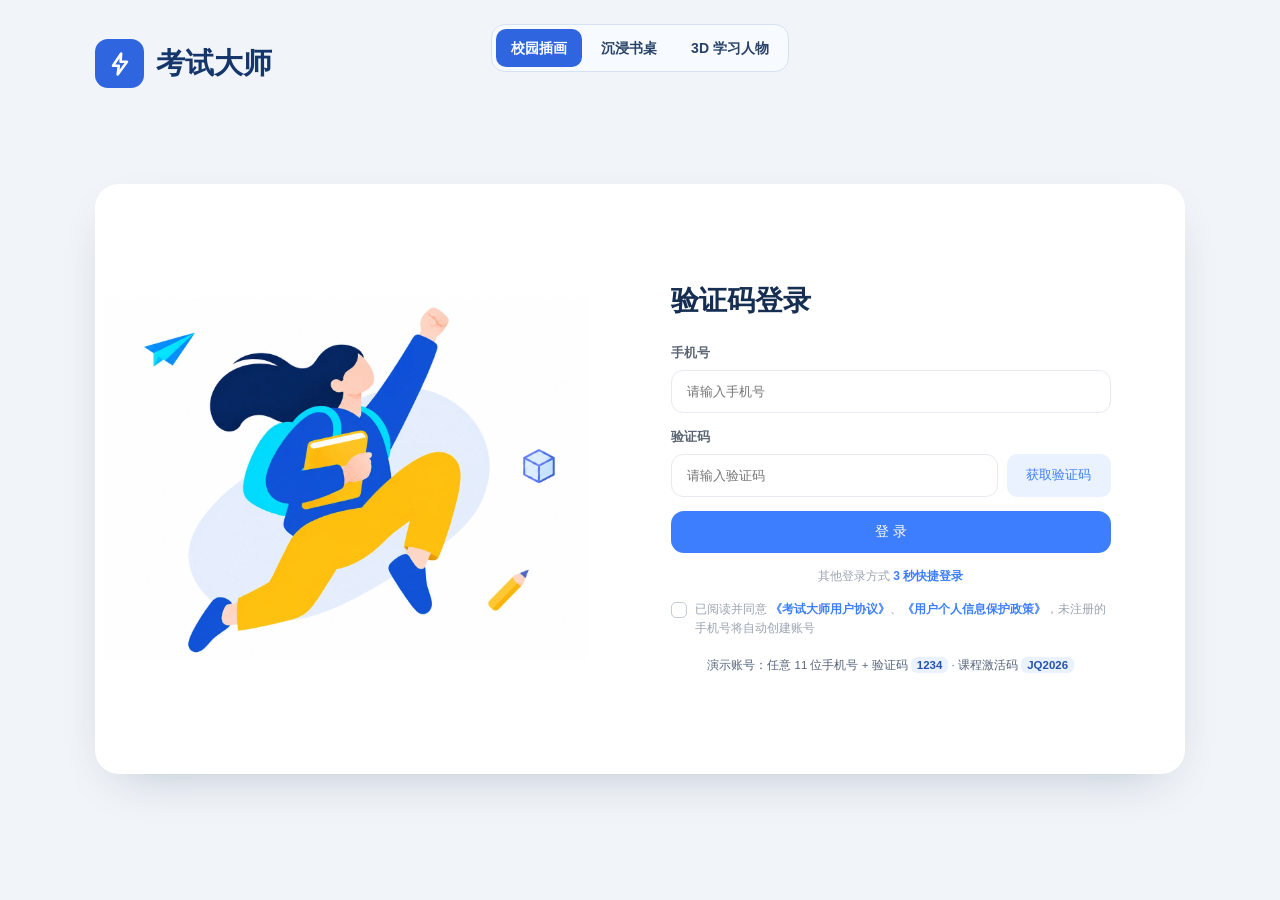
==== commit 44f7ff0f: "更新考试大师网页版的学习与测验流程 - 完善三套登录主题、两步建档和各科分数段确认。 - 更新首页课程筛选、课程激活、进度设置、薄弱点摸底和课程播放流程。 - 调整试卷与 AI 测验入口，加入独立问答" ====
--- a/index.html
+++ b/index.html
@@ -6,24 +6,25 @@
 <title>考试大师 · 网页版</title>
 <link rel="icon" href="data:image/svg+xml,%3Csvg xmlns='http://www.w3.org/2000/svg' viewBox='0 0 40 40'%3E%3Crect width='40' height='40' rx='10' fill='%233D7EFF'/%3E%3Cpath d='M21 7 10 22h7l-2 11 12-15h-7z' fill='%23fff'/%3E%3C/svg%3E">
 <link rel="stylesheet" href="styles.css">
+<link rel="stylesheet" href="capture-question.css">
 </head>
 <body class="is-auth">
 
 <!-- ==================== 登录 / 注册分屏 ==================== -->
 <div class="auth-stage" id="authStage" data-theme="campus">
+  <div class="auth-masthead">
+    <span class="auth-masthead-logo" aria-hidden="true"><svg viewBox="0 0 24 24"><path d="M13 3 6 13.5h5L10 21l8-11h-5.5z"/></svg></span>
+    <span>考试大师</span>
+  </div>
   <div class="auth-switch" role="group" aria-label="切换登录页样式">
     <button type="button" data-auth-theme="campus" aria-pressed="true">校园插画</button>
     <button type="button" data-auth-theme="desk" aria-pressed="false">沉浸书桌</button>
     <button type="button" data-auth-theme="student" aria-pressed="false">3D 学习人物</button>
   </div>
   <div class="auth-layout">
-    <section class="auth-brand" aria-label="考试大师">
-      <div class="auth-brand-inner">
-        <p class="auth-brand-name">考试大师</p>
-        <h1>把每一次练习，<br>都变成确定的进步。</h1>
-      </div>
-    </section>
-    <section class="auth-panel" aria-label="登录">
+    <div class="auth-brand" aria-hidden="true"></div>
+    <section class="auth-panel" aria-labelledby="authTitle">
+      <h2 class="auth-form-title" id="authTitle" tabindex="-1">验证码登录</h2>
       <div class="auth-card" id="authCard"></div>
       <p class="auth-tip">演示账号：任意 11 位手机号 + 验证码 <b>1234</b> · 课程激活码 <b>JQ2026</b></p>
     </section>
@@ -31,7 +32,7 @@
 </div>
 
 <!-- ==================== 应用主体 ==================== -->
-<div class="app-shell" id="appShell">
+<div class="app-shell sidebar-compact" id="appShell">
 
   <aside class="sidebar" id="sidebar">
     <div class="brand">
@@ -46,14 +47,13 @@
           <button type="button" class="side-category" aria-expanded="true" aria-controls="side-sub-discover"><svg class="side-category-icon" viewBox="0 0 24 24" aria-hidden="true"><circle cx="12" cy="12" r="8.5"/><path d="M15 9l-2 4.5L8.5 15l2-4.5z"/></svg><span>发现</span><svg class="side-category-arrow" viewBox="0 0 24 24" aria-hidden="true"><path d="m7 10 5 5 5-5"/></svg></button>
         </div>
         <div class="side-sub" id="side-sub-discover">
-          <button type="button" data-side-page="pagePapers" onclick="openSidePage('discover','pagePapers')">试卷</button>
-          <button type="button" data-side-page="pageTextbook" onclick="openSidePage('discover','pageTextbook')">个性化教材</button>
-          <button type="button" data-side-page="pageMaterials" onclick="openSidePage('discover','pageMaterials')">资料领取</button>
-          <button type="button" data-side-page="pageAiTest" onclick="openSidePage('discover','pageAiTest')">AI 测评</button>
+          <button type="button" data-side-page="pagePapers" onclick="openSidePage('discover','pagePapers')"><svg class="side-sub-icon" viewBox="0 0 24 24" aria-hidden="true"><path d="M6 3h8l4 4v14H6zM14 3v5h4M9 12h6m-6 4h6"/></svg><span>试卷</span></button>
+          <button type="button" data-side-page="pageTextbook" onclick="openSidePage('discover','pageTextbook')"><svg class="side-sub-icon" viewBox="0 0 24 24" aria-hidden="true"><path d="M12 6C9 4 6 4 3 5v13c3-1 6-1 9 1 3-2 6-2 9-1V5c-3-1-6-1-9 1Zm0 0v13"/></svg><span>个性化教材</span></button>
+          <button type="button" data-side-page="pageMaterials" onclick="openSidePage('discover','pageMaterials')"><svg class="side-sub-icon" viewBox="0 0 24 24" aria-hidden="true"><path d="M3 7a2 2 0 0 1 2-2h4l2 2h8a2 2 0 0 1 2 2v9a2 2 0 0 1-2 2H5a2 2 0 0 1-2-2Z"/><path d="M12 10v6m-2-2 2 2 2-2"/></svg><span>资料领取</span></button>
         </div>
       </div>
-      <button class="tb" data-tab="qa" aria-label="在线答疑" title="在线答疑" onclick="goTab('qa')"><svg viewBox="0 0 24 24"><path d="M4 6h16v11H9l-5 4z"/><path d="M8.5 10h7M8.5 13h4"/></svg><span>在线答疑</span></button>
-      <button class="tb" data-tab="me" aria-label="我的" title="我的" onclick="goTab('me')"><svg viewBox="0 0 24 24"><circle cx="12" cy="12" r="8.5"/><path d="M8.5 13.5c1 1.4 2.2 2 3.5 2s2.5-.6 3.5-2"/><path d="M9 9.5h.01M15 9.5h.01"/></svg><span>我的</span></button>
+      <a class="tb" href="qa.html" target="_blank" rel="noopener" aria-label="AI 问答（在新标签页打开）" title="AI 问答" style="text-decoration:none"><svg viewBox="0 0 24 24"><path d="M4 6h16v11H9l-5 4z"/><path d="M10 10a2 2 0 1 1 3.3 1.5c-.8.5-1.3.8-1.3 1.5m0 1.7h.01"/></svg><span>AI 问答</span></a>
+      <button class="tb" data-tab="me" aria-label="我的" title="我的" onclick="goTab('me')"><svg viewBox="0 0 24 24"><circle cx="12" cy="8" r="3.5"/><path d="M5 20v-1a7 7 0 0 1 14 0v1"/></svg><span>我的</span></button>
     </nav>
 
     <details class="side-demo">
@@ -71,21 +71,22 @@
   <div class="main-col">
     <header class="topbar">
       <div class="top-location">
-        <button type="button" class="icon-btn side-toggle" id="sideToggle" aria-controls="sidebar" aria-expanded="true" aria-label="收起侧边栏" title="收起侧边栏">
-          <svg viewBox="0 0 24 24" aria-hidden="true"><rect x="3" y="5" width="18" height="14" rx="2"/><path d="M9 5v14"/></svg>
+        <button type="button" class="page-back" id="pageBack" aria-label="返回上一页" hidden onclick="goBack()">
+          <svg viewBox="0 0 24 24" aria-hidden="true"><path d="M15 5l-7 7 7 7"/></svg><span>返回</span>
         </button>
         <div class="crumb" id="crumb"><span class="crumb-root">考试大师</span><span class="crumb-sep">/</span><b>首页</b></div>
       </div>
       <div class="top-actions">
-        <div class="searchbox">
-          <svg viewBox="0 0 24 24"><circle cx="10.5" cy="10.5" r="6.5"/><path d="M15.5 15.5L21 21"/></svg>
-          <input id="searchInput" placeholder="搜索页面、课程、功能…" autocomplete="off">
-          <kbd>/</kbd>
-          <div class="search-results" id="searchResults"></div>
-        </div>
         <span class="top-clock" id="clock"></span>
         <button class="icon-btn" title="通知" onclick="openNotifications()"><svg viewBox="0 0 24 24"><path d="M18 9a6 6 0 0 0-12 0c0 6-2 7-2 7h16s-2-1-2-7"/><path d="M10 20a2 2 0 0 0 4 0"/></svg><i></i></button>
-        <button class="user-chip" onclick="goTab('me')"><span class="user-av" id="topAvatar">张</span><span class="user-nm" id="topName">张真同学</span><svg viewBox="0 0 24 24"><path d="M6 9l6 6 6-6"/></svg></button>
+        <button type="button" class="icon-btn top-checkin" title="打卡" aria-label="打卡" onclick="pushPage(pageCheckin)"><svg viewBox="0 0 24 24" aria-hidden="true"><rect x="4" y="6" width="16" height="14" rx="2"/><path d="M8 4v4m8-4v4M4 10h16m-11 5 2 2 4-4"/></svg><span>打卡</span></button>
+        <details class="top-account" id="topAccountMenu">
+          <summary class="user-chip" aria-label="账号菜单"><span class="user-av" id="topAvatar">张</span><span class="user-nm" id="topName">张真同学</span><svg viewBox="0 0 24 24" aria-hidden="true"><path d="M6 9l6 6 6-6"/></svg></summary>
+          <div class="top-account-actions">
+            <button type="button" onclick="goTab('me')">我的</button>
+            <button type="button" class="top-account-logout" onclick="logout()">退出登录</button>
+          </div>
+        </details>
       </div>
     </header>
 
@@ -102,6 +103,15 @@
 <div id="toast"></div>
 <div id="modal-root" onclick="if(event.target.classList.contains('mask'))closeModal()"><div class="mask"></div><div class="sheet" id="sheet"></div></div>
 
+<dialog id="screenshot-question" aria-labelledby="screenshot-question-title">
+  <div class="screenshot-question-head">
+    <h2 id="screenshot-question-title">截屏提问</h2>
+    <button type="button" id="close-screenshot-question" aria-label="关闭截屏提问" title="关闭截屏提问">×</button>
+  </div>
+  <iframe id="screenshot-question-frame" title="AI 问答"></iframe>
+</dialog>
+
+<script src="capture-question.js"></script>
 <script src="app.js"></script>
 </body>
 </html>
--- a/styles.css
+++ b/styles.css
@@ -84,8 +84,6 @@
 
 /* ===== 通用组件 ===== */
 .hd{display:flex;align-items:center;gap:10px;padding:8px 2px 12px;position:sticky;top:0;background:linear-gradient(var(--paper) 82%,transparent);z-index:4}
-.hd .backbtn{width:34px;height:34px;border-radius:11px;border:1px solid var(--line);background:#fff;cursor:pointer;display:flex;align-items:center;justify-content:center;color:var(--ink);flex:none}
-.hd .backbtn svg{width:17px;height:17px;fill:none;stroke:currentColor;stroke-width:2;stroke-linecap:round;stroke-linejoin:round}
 .hd b{font-size:17px;font-weight:800}
 .hd .spacer{flex:1}
 .card{background:var(--card);border:1px solid var(--line);border-radius:16px;padding:16px;margin-bottom:12px}
@@ -123,8 +121,6 @@
 .page.page-setup{height:100%;min-height:0;display:flex;flex-direction:column;overflow:hidden;padding:0 0 10px;animation:pageIn .28s ease}
 .setup-topbar{background:linear-gradient(135deg,#3D7EFF,#2F66E0);color:#fff;padding:14px 16px 32px;flex:none}
 .setup-topbar .st-nav{display:flex;align-items:center;justify-content:center;position:relative;height:26px;font-size:14px;font-weight:700}
-.setup-topbar .st-nav .sb{position:absolute;left:0;top:0;width:26px;height:26px;border:0;background:transparent;color:#fff;cursor:pointer;display:flex;align-items:center;justify-content:center}
-.setup-topbar .st-nav .sb svg{width:20px;height:20px;fill:none;stroke:#fff;stroke-width:2.2;stroke-linecap:round;stroke-linejoin:round}
 .setup-topbar .st-ttl{display:flex;align-items:baseline;justify-content:space-between;margin-top:16px}
 .setup-topbar .st-ttl b{font-size:20px;font-weight:800}
 .setup-topbar .st-ttl span{font-size:12.5px;font-weight:600;opacity:.9}
@@ -140,6 +136,7 @@
 .sf>label em{font-style:normal;color:var(--red);margin-left:2px}
 .sfbox{display:flex;align-items:center;gap:8px;background:#F6F8FB;border:1px solid #EEF1F6;border-radius:10px;padding:11px 12px;font-size:12.5px;color:var(--ink3);cursor:pointer}
 .sfbox.on{color:var(--ink);font-weight:600}
+.sf>button.sfbox{width:100%;font-family:inherit;text-align:left}
 .sfbox .txt{flex:1;min-width:0;overflow:hidden;text-overflow:ellipsis;white-space:nowrap}
 .sfbox .unit{color:var(--ink2);font-weight:700;flex:none}
 .sfbox .arw{width:14px;height:14px;flex:none}
@@ -412,8 +409,37 @@
   align-items: center;
   gap: 22px;
   padding: 24px clamp(20px, 5vw, 80px) 36px;
-  background: linear-gradient(77deg, #2F66E0 42%, #D6E8FB 42.1%);
-}
+  background: #F1F4F8;
+}
+.auth-masthead {
+  position: absolute;
+  top: 39px;
+  left: max(clamp(20px, 5vw, 80px), calc((100% - 1090px) / 2));
+  display: flex;
+  align-items: center;
+  gap: 12px;
+  color: #14366B;
+  font-size: 29px;
+  font-weight: 800;
+  line-height: 1;
+}
+.auth-masthead-logo {
+  display: grid;
+  place-items: center;
+  width: 49px;
+  height: 49px;
+  border-radius: 13px;
+  color: #fff;
+  background: #2F66E0;
+}
+.auth-masthead-logo svg {width: 28px; height: 28px; fill: none; stroke: currentColor; stroke-width: 2.2; stroke-linejoin: round}
+.auth-stage[data-theme="student"] .auth-masthead {
+  position: fixed;
+  z-index: 5;
+  top: 42px;
+  left: clamp(12px, 2.7vw, 48px);
+}
+.auth-stage[data-theme="desk"] .auth-masthead {display: none}
 .auth-switch {
   display: flex;
   flex-wrap: wrap;
@@ -444,25 +470,18 @@
 }
 .auth-layout {
   display: grid;
-  grid-template-columns: minmax(0, 2fr) minmax(0, 3fr);
-  width: min(100%, 1200px);
-  min-height: min(650px, 76vh);
+  grid-template-columns: minmax(0, 46fr) minmax(0, 54fr);
+  width: min(100%, 1090px);
+  min-height: min(590px, 76vh);
   overflow: hidden;
-  border-radius: 26px;
+  border-radius: 24px;
   background: #fff;
-  box-shadow: 0 24px 60px -22px #133B7870;
+  box-shadow: 0 18px 48px -24px #233B6852;
 }
 .auth-brand {
   min-width: 0;
-  color: #14366B;
-  background: #D6E8FB url("login-campus.webp") center / cover no-repeat;
-}
-.auth-brand-inner {
-  padding: 32px clamp(24px, 3vw, 48px) 54px;
-  background: linear-gradient(180deg, #F4F9FFE6, #F4F9FFAD 66%, transparent);
-}
-.auth-brand-name {font-weight: 750; font-size: 18px}
-.auth-brand h1 {margin-top: 18px; font-size: clamp(23px, 2.5vw, 37px); line-height: 1.28}
+  background: url("login-campus-jump-no-ring.webp") center / min(97%, 495px) auto no-repeat;
+}
 .auth-panel {
   display: flex;
   flex-direction: column;
@@ -471,6 +490,16 @@
   min-width: 0;
   padding: 28px clamp(20px, 4vw, 60px);
 }
+.auth-form-title {
+  width: 100%;
+  max-width: 440px;
+  margin: 0 0 24px;
+  color: #152E51;
+  font-size: 28px;
+  line-height: 1.3;
+}
+.auth-stage[data-theme="desk"] .auth-form-title,
+.auth-stage:not([data-theme="desk"]) .login-hero {display: none}
 .auth-card {width: 100%; max-width: 440px}
 .auth-card .card {border: 0; padding: 0; margin: 0; box-shadow: none; background: transparent}
 .auth-card .login-hero {padding: 0 0 26px}
@@ -479,50 +508,254 @@
 .auth-tip b {color: #2754AB; background: var(--blue-bg); border-radius: 6px; padding: 2px 6px}
 
 .auth-stage[data-theme="desk"] {
-  background: #D6E8FB url("login-desk.webp") center / cover no-repeat;
-}
+  --blue: #2460C8;
+  --blue-bg: #E9F2FF;
+  --ink3: #526781;
+  position: relative;
+  isolation: isolate;
+  min-height: 100dvh;
+  background:
+    radial-gradient(ellipse at 18% 5%, #FFF7E7 0%, transparent 52%),
+    linear-gradient(145deg, #FCFDFF 12%, #E5F2FF 100%);
+}
+.auth-stage[data-theme="desk"]::before {
+  content: "";
+  position: absolute;
+  z-index: -1;
+  inset: auto 0 0;
+  height: 40%;
+  pointer-events: none;
+  background: linear-gradient(135deg, #FFF5E5B8, #EAF5FF4D 82%),
+    url("login-desk.webp") center bottom / cover no-repeat;
+  mask-image: linear-gradient(transparent, #000 85%);
+  opacity: .73;
+}
+.auth-stage[data-theme="desk"] .auth-switch {border-color: #C8DDF5; background: #FFFFFFE8}
+.auth-stage[data-theme="desk"] .auth-switch button {color: var(--blue)}
+.auth-stage[data-theme="desk"] .auth-switch button[aria-pressed="true"] {background: var(--blue); color: #fff}
 .auth-stage[data-theme="desk"] .auth-layout {
+  --desk-card-padding: clamp(18px, 5.5vw, 32px);
+  position: relative;
   display: block;
-  width: min(100%, 510px);
+  width: min(100%, 480px);
   min-height: auto;
-  background: #F2F7FFDC;
-  border: 1px solid #fff;
-  backdrop-filter: blur(18px);
+  padding: 8px;
+  border: 1px solid #A7C3E3;
+  border-radius: 23px;
+  background: #F4F9FF;
+  box-shadow: 0 22px 48px -24px #4875A847;
+}
+.auth-stage[data-theme="desk"] .auth-layout::before {
+  content: "";
+  position: absolute;
+  inset: 4px;
+  border: 1px solid #CCDFF5;
+  border-radius: 18px;
+  pointer-events: none;
+}
+.auth-stage[data-theme="desk"] .auth-layout::after {
+  content: "";
+  position: absolute;
+  top: 0;
+  left: 50%;
+  width: 112px;
+  height: 5px;
+  border-radius: 0 0 5px 5px;
+  background: linear-gradient(90deg, #8BB4E5, #5486CC 50%, #8BB4E5);
+  transform: translateX(-50%);
+  pointer-events: none;
 }
 .auth-stage[data-theme="desk"] .auth-brand {display: none}
-.auth-stage[data-theme="desk"] .auth-panel {padding-block: 36px}
-
-.auth-stage[data-theme="student"] {background: #DCE9FC}
+.auth-stage[data-theme="desk"] .auth-panel {
+  padding: 26px var(--desk-card-padding) 21px;
+  border-radius: 15px;
+  background: #fff;
+}
+.auth-stage[data-theme="desk"] .auth-card {max-width: none}
+.auth-stage[data-theme="desk"] .login-hero {
+  display: grid;
+  grid-template-columns: 45px minmax(0, 1fr);
+  align-items: center;
+  column-gap: 14px;
+  padding: 0 0 26px;
+  text-align: left;
+}
+.auth-stage[data-theme="desk"] .login-logo {
+  grid-row: span 2;
+  width: 45px;
+  height: 45px;
+  margin: 0;
+  border-radius: 12px;
+  background: var(--blue);
+  box-shadow: none;
+}
+.auth-stage[data-theme="desk"] .login-logo svg {width: 25px; height: 25px}
+.auth-stage[data-theme="desk"] .login-hero h2 {margin: 0; color: #163459; font-size: 25px; line-height: 1.25}
+.auth-stage[data-theme="desk"] .login-hero p {margin: 3px 0 0; line-height: 1.5}
+.auth-stage[data-theme="desk"] .auth-card .field {margin-bottom: 16px}
+.auth-stage[data-theme="desk"] .auth-card .input {
+  min-height: 46px;
+  border-color: #D7E6F7;
+  background: #F5F9FF;
+}
+.auth-stage[data-theme="desk"] .auth-card .input:focus {border-color: #6F9FE1; background: #fff; box-shadow: 0 0 0 3px #6F9FE126}
+.auth-stage[data-theme="desk"] .auth-card .btn {min-height: 44px}
+.auth-stage[data-theme="desk"] .auth-card .btn.lite {color: var(--blue); background: var(--blue-bg)}
+.auth-stage[data-theme="desk"] .auth-card .card > .btn {background: var(--blue)}
+.auth-stage[data-theme="desk"] .auth-card .btn:focus-visible {outline: 2px solid var(--blue); outline-offset: 2px}
+.auth-stage[data-theme="desk"] .auth-tip {margin-top: 19px}
+.auth-stage[data-theme="desk"] .auth-tip b {color: var(--blue)}
+
+.auth-stage[data-theme="student"] {
+  min-height: 100dvh;
+  background: #D5E5FC url("login-student-blue.webp") left bottom / cover no-repeat;
+}
 .auth-stage[data-theme="student"] .auth-layout {
-  grid-template-columns: minmax(0, 3fr) minmax(0, 2fr);
-  background: #FAF0E9;
-}
-.auth-stage[data-theme="student"] .auth-brand {
-  background-color: #FAF0E9;
-  background-image: url("login-student.webp");
-}
-.auth-stage[data-theme="student"] .auth-brand-inner {
-  background: linear-gradient(180deg, #FFF8EFEF, #FFF8EFA8 68%, transparent);
-}
+  width: min(100%, 1150px);
+  min-height: auto;
+  grid-template-columns: minmax(0, 1fr) minmax(0, 440px);
+  overflow: visible;
+  background: transparent;
+  box-shadow: none;
+}
+.auth-stage[data-theme="student"] .auth-brand {display: none}
 .auth-stage[data-theme="student"] .auth-panel {
-  margin: 18px;
-  padding-inline: clamp(22px, 2.4vw, 38px);
-  border-radius: 22px;
-  background: #FFFDFB;
-  box-shadow: 0 6px 22px #775B441A;
-}
-
+  grid-column: 2;
+  padding: 30px clamp(22px, 3vw, 38px);
+  border: 1px solid #BDD0ED;
+  border-radius: 24px;
+  background: #FBFDFF;
+  box-shadow: 0 20px 52px -22px #41639662;
+}
+
+@media (min-width: 761px) and (max-width: 1100px) {
+  .auth-stage[data-theme="student"] {background-size: min(100%, 1040px) auto}
+  .auth-stage[data-theme="student"] .auth-layout {grid-template-columns: minmax(0, 1fr) minmax(0, 390px)}
+}
 @media (max-width: 760px) {
   .auth-stage {padding: 16px 12px 24px; gap: 16px}
   .auth-switch button {padding: 7px 10px; font-size: 13px}
-  .auth-stage .auth-layout,
-  .auth-stage[data-theme="student"] .auth-layout {grid-template-columns: minmax(0, 1fr); min-height: auto}
-  .auth-brand {min-height: 220px; background-position: center 65%}
-  .auth-brand-inner {padding: 18px 20px 32px}
-  .auth-brand h1 {margin-top: 8px}
+  .auth-stage .auth-layout {grid-template-columns: minmax(0, 1fr); min-height: auto}
+  .auth-stage:not([data-theme="desk"]) {grid-template-rows: auto auto 1fr}
+  .auth-masthead {position: static; justify-self: start; margin-top: 8px; font-size: 24px}
+  .auth-masthead-logo {width: 44px; height: 44px}
+  .auth-stage[data-theme="student"] .auth-masthead {
+    position: sticky;
+    align-self: start;
+    top: 24px;
+    margin-left: -4px;
+    border-radius: 13px;
+    padding-right: 8px;
+    background: #D5E5FC;
+  }
+  .auth-brand {min-height: 210px; background-size: min(91%, 280px) auto}
+  .auth-form-title {font-size: 24px; margin-bottom: 20px}
   .auth-panel {padding: 24px 18px}
-  .auth-stage[data-theme="student"] .auth-panel {margin: 10px}
-}
+  .auth-stage[data-theme="student"] {
+    background-size: auto 264px;
+    background-position: calc(50% + 101px) 110px;
+  }
+  .auth-stage[data-theme="student"] .auth-layout {
+    grid-template-columns: minmax(0, 1fr);
+    width: min(100%, 440px);
+    margin-top: 213px;
+  }
+  .auth-stage[data-theme="student"] .auth-panel {grid-column: 1; padding: 24px 18px}
+}
+
+.auth-stage[data-step="profile"] .auth-switch {visibility: hidden}
+.auth-stage[data-step="profile"] .auth-tip {display: none}
+.auth-stage[data-step="profile"] .auth-layout {
+  align-self: start;
+  margin-top: var(--auth-layout-offset, 0px);
+}
+.auth-stage[data-theme="campus"][data-step="profile"] .auth-panel {
+  justify-content: flex-start;
+}
+.auth-stage[data-theme="campus"][data-step="profile"] .auth-brand {
+  align-self: start;
+  height: var(--auth-brand-height);
+}
+.auth-stage[data-theme="desk"][data-step="profile"]::before {position: fixed}
+.auth-stage[data-theme="student"][data-step="profile"] {background-attachment: fixed}
+.auth-stage[data-step="profile"] .auth-form-title {margin-bottom: 4px}
+.auth-form-title:focus, #onboard-title:focus {outline: none}
+.auth-stage:not([data-theme="desk"]) #onboard-title {display: none}
+.auth-stage[data-theme="desk"] #onboard-title {
+  margin-bottom: 4px;
+  font-size: 24px;
+  color: #152E51;
+  line-height: 1.3;
+}
+.auth-profile {animation: auth-profile-in 140ms ease-out both}
+@keyframes auth-profile-in {
+  from {opacity: 0; transform: translateY(8px)}
+  to {opacity: 1; transform: translateY(0)}
+}
+.onboard-heading {
+  display: flex;
+  align-items: center;
+  justify-content: space-between;
+  gap: 12px;
+  margin-bottom: 14px;
+  color: var(--ink3);
+  font-size: 13px;
+}
+.onboard-heading button {
+  border: 0;
+  padding: 4px 0 4px 8px;
+  background: none;
+  color: var(--blue);
+  font: inherit;
+  cursor: pointer;
+}
+.auth-profile button:focus-visible {
+  outline: 2px solid var(--blue);
+  outline-offset: 2px;
+}
+@media (max-width: 760px) {
+  .auth-stage[data-theme="campus"][data-step="profile"] .auth-brand {
+    height: auto;
+    min-height: 108px;
+    background-size: auto 100px;
+  }
+  .auth-stage[data-theme="campus"][data-step="profile"] .auth-panel {padding-top: 24px}
+  .auth-stage[data-theme="student"][data-step="profile"] {
+    background-attachment: scroll;
+    background-size: auto 142px;
+    background-position: calc(50% + 75px) 90px;
+  }
+  .auth-stage[data-theme="student"][data-step="profile"] .auth-layout {
+    margin-top: calc(98px + var(--auth-layout-offset, 0px));
+  }
+  .auth-form-title, #onboard-title {scroll-margin-block-start: 20px}
+  .auth-stage[data-theme="student"] .auth-form-title {scroll-margin-block-start: 76px}
+}
+@media (prefers-reduced-motion: reduce) {
+  .auth-profile {animation: none}
+}
+
+.onboard-score-review {
+  margin: 18px 0;
+  padding: 15px;
+  border: 1px solid #DDE7F2;
+  border-radius: 16px;
+  background: #F7FAFE;
+}
+.onboard-score-review h3 {font-size: 17px; color: #163459}
+.onboard-score-note {margin-top: 4px; font-size: 12px; color: #526781; line-height: 1.6}
+.onboard-score-chart {width: min(100%, 258px); margin: 4px auto 0}
+.onboard-score-chart svg {display: block}
+.onboard-score-legend {display: flex; flex-wrap: wrap; justify-content: center; gap: 6px 16px; margin: 0 0 10px; font-size: 12px; color: #40546A}
+.onboard-score-legend span {display: inline-flex; align-items: center; gap: 6px}
+.onboard-score-legend span::before {content: ""; width: 8px; height: 8px; border-radius: 50%; background: #3D7EFF}
+.onboard-score-legend .confirmed::before {background: #148468}
+.onboard-score-row {display: grid; grid-template-columns: minmax(0, 1fr) minmax(118px, 46%); align-items: center; gap: 10px; padding: 8px 0; border-top: 1px solid #E2EAF3}
+.onboard-score-row label {display: block; font-size: 13px; font-weight: 700; color: #243F5C}
+.onboard-score-row small {color: #526781; font-size: 11px}
+.onboard-score-review .onboard-score-row select {width: 100%; min-height: 40px; padding: 6px 7px; font: inherit; font-size: 13px; color: #243F5C}
+.onboard-score-error {margin-top: 7px; color: #9D352F; font-size: 12px}
+.archive-score-tags {display: flex; flex-wrap: wrap; justify-content: flex-end; gap: 4px; margin-left: 8px}
 
 /* ---------- 应用骨架 ---------- */
 .app-shell{display:flex;height:100vh;height:100dvh;min-height:0}
@@ -555,6 +788,7 @@
 .side-sub{display:grid;gap:2px;margin:1px 0 6px 22px;padding-left:11px}
 .side-sub[hidden]{display:none}
 .side-sub button{border:0;border-radius:8px;background:transparent;text-align:left;padding:7px 9px;color:var(--ink2);font:inherit;font-size:12px;cursor:pointer}
+.side-sub-icon{display:none}
 .side-sub button:hover{background:#F3F6FC;color:var(--blue)}
 .side-sub button[aria-current="page"]{background:#EBF2FF;color:#245AC2;font-weight:700}
 .nav-main .tb svg{width:19px;height:19px;fill:none;stroke:currentColor;stroke-width:1.8;stroke-linecap:round;stroke-linejoin:round;flex:none}
@@ -562,20 +796,17 @@
 .nav-main .tb.on{background:var(--blue-bg);color:#2557BD;font-weight:700}
 .nav-main .tb.on svg{stroke-width:2.2}
 .nav-main .tb-feature i{display:none}
-.sidebar button:focus-visible,.side-demo summary:focus-visible,.side-toggle:focus-visible{outline:2px solid var(--blue-d);outline-offset:-2px}
+.sidebar button:focus-visible,.side-demo summary:focus-visible{outline:2px solid var(--blue-d);outline-offset:-2px}
 .top-location{display:flex;align-items:center;gap:12px;min-width:0}
-.top-location .side-toggle{flex:none}
 @media (min-width:681px){
-  .app-shell.sidebar-compact .sidebar{width:66px;padding:20px 9px 12px}
-  .app-shell.sidebar-compact .brand{justify-content:center;padding:0 0 22px}
+  .sidebar{padding-inline:9px;transition:width .22s ease}
+  .sidebar .brand{padding-inline:4px;white-space:nowrap}
+  .app-shell.sidebar-compact .sidebar{width:66px}
   .app-shell.sidebar-compact .brand-txt,
   .app-shell.sidebar-compact .side-demo,
   .app-shell.sidebar-compact .side-foot{display:none}
-  .app-shell.sidebar-compact .side-sub{margin:0 0 6px;padding:0;border:0;gap:1px}
-  .app-shell.sidebar-compact .side-sub button{padding:5px 1px;text-align:center;font-size:10px;line-height:1.3;overflow-wrap:anywhere}
-  .app-shell.sidebar-compact .nav-main .tb{flex-direction:column;justify-content:center;gap:5px;padding:9px 0}
-  .app-shell.sidebar-compact .nav-main .tb span{font-size:10px;white-space:nowrap}
-}
+}
+@media (prefers-reduced-motion:reduce){.sidebar{transition:none}}
 .mods{display:grid;gap:2px}
 .mods button{display:flex;align-items:center;gap:9px;width:100%;text-align:left;border:0;background:transparent;border-radius:10px;padding:8px 10px;cursor:pointer;font:600 12px/1.35 inherit;color:var(--ink2);transition:.15s}
 .mods button:hover{background:#F2F6FF;color:var(--blue)}
@@ -594,32 +825,29 @@
 .crumb-root{white-space:nowrap}
 .crumb-sep{color:#CDD4DF}
 .crumb b{font-size:15px;color:var(--ink);font-weight:800;white-space:nowrap;overflow:hidden;text-overflow:ellipsis}
-.crumb .crumb-back{width:30px;height:30px;border-radius:9px;border:1px solid var(--line);background:#fff;display:none;align-items:center;justify-content:center;cursor:pointer;color:var(--ink2);flex:none;margin-right:2px}
-.crumb .crumb-back svg{width:15px;height:15px;fill:none;stroke:currentColor;stroke-width:2;stroke-linecap:round;stroke-linejoin:round}
-.crumb.has-back .crumb-back{display:flex}
 .crumb.context-only .crumb-sep,.crumb.context-only b{display:none}
-.crumb .crumb-back:hover{border-color:var(--blue);color:var(--blue)}
+.page-back:not([hidden]){display:inline-flex;align-items:center;justify-content:center;gap:5px;min-height:40px;padding:0 11px;border:0;border-radius:9px;background:#fff;color:var(--ink);font:inherit;font-size:13px;font-weight:700;cursor:pointer;flex:none}
+.page-back svg{width:16px;height:16px;fill:none;stroke:currentColor;stroke-width:2;stroke-linecap:round;stroke-linejoin:round}
+.page-back:hover,.page-back:focus-visible{color:var(--blue)}
+.page-back:focus-visible{outline:2px solid var(--blue);outline-offset:2px}
 .top-actions{display:flex;align-items:center;gap:14px}
-.searchbox{position:relative;display:flex;align-items:center;gap:8px;width:264px;height:36px;border:1px solid var(--line);background:#F7F9FC;border-radius:10px;padding:0 10px;transition:.15s}
-.searchbox:focus-within{border-color:var(--blue);background:#fff;box-shadow:0 0 0 3px rgba(61,126,255,.1)}
-.searchbox>svg{width:15px;height:15px;fill:none;stroke:#9AA3B0;stroke-width:2;stroke-linecap:round;flex:none}
-.searchbox input{border:0;outline:0;background:transparent;flex:1;min-width:0;font:500 12.5px/1 inherit;color:var(--ink)}
-.searchbox input::placeholder{color:#A9B2C0}
-.searchbox kbd{font:700 10px/1 inherit;color:#AAB3C1;border:1px solid var(--line);border-radius:5px;padding:3px 5px;background:#fff}
-.search-results{display:none;position:absolute;top:44px;left:0;right:0;background:#fff;border:1px solid var(--line);border-radius:13px;box-shadow:0 18px 40px -16px rgba(24,40,80,.3);padding:6px;max-height:340px;overflow:auto;z-index:40}
-.search-results.show{display:block}
-.search-results button{display:flex;align-items:center;gap:10px;width:100%;border:0;background:transparent;text-align:left;border-radius:9px;padding:9px 10px;cursor:pointer;color:var(--ink);font:600 12.5px/1.3 inherit}
-.search-results button:hover{background:var(--blue-bg)}
-.search-results button i{width:26px;height:26px;border-radius:8px;background:var(--blue-bg);color:var(--blue);display:flex;align-items:center;justify-content:center;font-style:normal;font-size:12px;flex:none}
-.search-results button small{display:block;font-size:10.5px;color:var(--ink3);font-weight:400}
-.search-results .sr-empty{padding:14px;text-align:center;color:var(--ink3);font-size:12px}
 .top-clock{font-size:12px;font-weight:700;color:var(--ink3);font-variant-numeric:tabular-nums}
-.icon-btn{position:relative;width:36px;height:36px;border-radius:10px;border:1px solid var(--line);background:#fff;display:flex;align-items:center;justify-content:center;cursor:pointer;color:var(--ink2)}
-.icon-btn:hover{border-color:var(--blue);color:var(--blue)}
+.icon-btn{position:relative;width:36px;height:36px;border-radius:10px;border:0;background:#fff;display:flex;align-items:center;justify-content:center;cursor:pointer;color:var(--ink2)}
+.icon-btn:hover{color:var(--blue)}
 .icon-btn svg{width:17px;height:17px;fill:none;stroke:currentColor;stroke-width:1.8;stroke-linecap:round;stroke-linejoin:round}
 .icon-btn i{position:absolute;top:7px;right:8px;width:6px;height:6px;border-radius:50%;background:var(--red);border:1.5px solid #fff}
 .user-chip{display:flex;align-items:center;gap:9px;border:1px solid var(--line);background:#fff;border-radius:99px;padding:4px 10px 4px 4px;cursor:pointer;font:600 12.5px/1 inherit;color:var(--ink2)}
 .user-chip:hover{border-color:#B9CDF5}
+.top-account{position:relative}
+.top-account>.user-chip{list-style:none}
+.top-account>.user-chip::-webkit-details-marker{display:none}
+.top-account[open]>.user-chip{border-color:#b9cdf5}
+.top-account[open]>.user-chip>svg{transform:rotate(180deg)}
+.top-account-actions{position:absolute;top:calc(100% + 8px);right:0;z-index:1;min-width:128px;padding:5px;border:1px solid var(--line);border-radius:10px;background:#fff;box-shadow:0 8px 22px rgba(28,46,78,.12)}
+.top-account-actions button{display:block;width:100%;padding:8px 10px;border:0;border-radius:6px;background:transparent;color:var(--ink);font:inherit;font-size:13px;text-align:left;white-space:nowrap;cursor:pointer}
+.top-account-actions .top-account-logout{color:#a23e46}
+.top-account-actions button:hover{background:#f2f6fc}
+.top-account summary:focus-visible,.top-account-actions button:focus-visible{outline:2px solid var(--blue);outline-offset:1px}
 .user-av{width:28px;height:28px;border-radius:50%;background:linear-gradient(160deg,#5B93FF,#2F66E0);color:#fff;display:flex;align-items:center;justify-content:center;font-weight:800;font-size:12px}
 .user-chip>svg{width:13px;height:13px;fill:none;stroke:#9AA3B0;stroke-width:2;stroke-linecap:round;stroke-linejoin:round}
 
@@ -642,6 +870,7 @@
 .page.layout-narrow>button.btn{max-width:280px}
 .page.layout-chat{max-width:1120px}
 .page.layout-setup{max-width:980px}
+.page.layout-setup.setup-step-one,.page.layout-setup.study-setup{max-width:600px}
 /* 卡片桌面化 */
 .card,.homecard,.list{border-radius:16px;box-shadow:0 2px 10px -6px rgba(30,55,100,.12)}
 .card:hover,.homecard:hover{border-color:#DCE5F3}
@@ -655,8 +884,6 @@
 /* 顶部页面标题（由 head() 生成） */
 .hd{position:sticky;top:0;z-index:6;background:rgba(244,246,251,.93);backdrop-filter:blur(10px);padding:4px 2px 16px;margin-bottom:2px;border-bottom:1px solid var(--line)}
 .hd b{font-size:20px;font-weight:800}
-.hd .backbtn{width:34px;height:34px}
-.hd .backbtn:hover{border-color:var(--blue);color:var(--blue)}
 /* 首页学、练、复盘 */
 .home-course-catalog{--catalog-radius:12px;--catalog-inset:14px;--catalog-control-radius:7px;--catalog-control-line:#c5d6ef;--catalog-action:#245bc1;display:grid;gap:10px;min-width:0}
 .home-filter-dock{position:relative;min-width:0}
@@ -732,14 +959,14 @@
 @media(max-width:930px){.home-course-grid{grid-template-columns:repeat(2,minmax(0,1fr))}}
 @media(max-width:530px){.home-course-toolbar{gap:8px}.home-course-filter{grid-template-columns:4.4em minmax(0,1fr)}.home-course-grid{grid-template-columns:1fr;gap:10px}}
 .my-hub{--my-muted:#51647f;--my-accent:#245bc1;--my-section-gap:32px;--my-panel-padding:28px;width:100%;max-width:1100px;margin-inline:auto}
-.my-identity{display:flex;align-items:center;gap:15px;padding:7px 0 var(--my-section-gap)}
+.my-identity{display:flex;align-items:center;gap:14px;margin-bottom:24px;padding:14px 18px;border:1px solid var(--line);border-radius:13px;background:#fff}
 .my-identity-avatar{display:grid;place-items:center;flex:none;width:52px;height:52px;border-radius:13px;background:#e4edfd;color:var(--my-accent);font-size:22px;font-weight:750}
 .my-identity-name{min-width:0;flex:1}
 .my-identity-name h1{margin:0;color:var(--ink);font-size:24px;line-height:1.25;overflow-wrap:anywhere}
 .my-identity-name p{margin:4px 0 0;color:var(--my-muted);font-size:14px}
 .my-identity-name p span{margin-left:10px;white-space:nowrap}
-.my-identity-actions{display:flex;gap:7px;flex-wrap:wrap}
-.my-identity-actions button{min-height:38px;padding:7px 11px;border:1px solid var(--line);border-radius:6px;background:#fff;color:var(--my-accent);font:inherit;font-size:14px;cursor:pointer}
+.my-identity-actions{display:flex;flex:none;gap:8px}
+.my-identity-actions button{min-height:36px;padding:6px 11px;border:1px solid var(--line);border-radius:7px;background:#fff;color:var(--my-accent);font:inherit;font-size:14px;white-space:nowrap;cursor:pointer}
 .my-identity-actions button:hover{background:#edf4ff}
 .my-workspace{display:grid;grid-template-columns:minmax(0,1.75fr) minmax(235px,1fr);border:1px solid var(--line);border-radius:12px;background:#fff}
 .my-workspace-main,.my-workspace-aside{padding:var(--my-panel-padding);min-width:0}
@@ -774,7 +1001,7 @@
 .my-account-actions .btn{width:auto}
 .home-course-catalog button:focus-visible,.home-course-search input:focus-visible,.my-hub :focus-visible{outline:2px solid #245ac2;outline-offset:2px}
 @media(max-width:820px){.my-workspace{grid-template-columns:1fr}.my-workspace-aside{border-left:0;border-top:1px solid var(--line)}}
-@media(max-width:530px){.my-hub{--my-section-gap:24px;--my-panel-padding:18px}.my-identity{flex-wrap:wrap;padding-top:2px}.my-identity-actions{margin-left:0}.my-records,.my-service-list{padding-top:18px}.my-quick-row{column-gap:4px}.my-quick-row .my-menu-icon{width:18px}.my-quick-row .my-row{gap:5px;font-size:14px}.my-schedule-action{font-size:13px}.my-account{margin-top:18px}}
+@media(max-width:530px){.my-hub{--my-section-gap:24px;--my-panel-padding:18px}.my-records,.my-service-list{padding-top:18px}.my-quick-row{column-gap:4px}.my-quick-row .my-menu-icon{width:18px}.my-quick-row .my-row{gap:5px;font-size:14px}.my-schedule-action{font-size:13px}.my-account{margin-top:18px}}
 
 /* 首页大区块 */
 .dots{margin:0 0 14px}
@@ -813,6 +1040,17 @@
 .setup-foot .btn{max-width:300px}
 .setup-foot .btn.ghost{flex:0 0 30%}
 .sf>label{font-size:13.5px}
+.setup-step-one .sf>.sfbox{min-height:44px}
+@media (min-width:681px){
+  .setup-step-one .sf{
+    display:grid;
+    grid-template-columns:92px minmax(0,300px);
+    justify-content:center;
+    align-items:center;
+    column-gap:16px;
+  }
+  .setup-step-one .sf>label{margin-bottom:0}
+}
 .optlist{max-height:52vh}
 .stars i{font-size:23px}
 /* 聊天 */
@@ -853,21 +1091,19 @@
 /* ---------- 响应式 ---------- */
 @media (max-width:1180px){
   .sub-grid{grid-template-columns:repeat(3,minmax(0,1fr))}
-  .searchbox{width:200px}
 }
 @media (max-width:900px){
   .page.layout-grid{grid-template-columns:1fr}
   .page.layout-grid>*{grid-column:1/-1}
   .sub-grid{grid-template-columns:repeat(2,minmax(0,1fr))}
-  .top-clock,.searchbox kbd{display:none}
-  .searchbox{width:170px}
+  .top-clock{display:none}
   .page{padding:20px 18px 48px}
   .page.layout-setup .setup-topbar,.page.layout-setup .setup-body,.page.layout-setup .setup-foot{padding-left:18px;padding-right:18px}
 }
 @media (max-width:680px){
   .app-shell{flex-direction:column}
   .sidebar{width:100%;padding:8px 12px;border-right:0;border-bottom:1px solid var(--line)}
-  .sidebar .brand,.sidebar .side-demo,.sidebar .side-foot,.top-location .side-toggle{display:none}
+  .sidebar .brand,.sidebar .side-demo,.sidebar .side-foot{display:none}
   .main-col{min-height:0}
   .nav-main{flex-direction:row;justify-content:space-between;gap:3px}
   .nav-main>.side-group{flex:1;min-width:0}
@@ -877,31 +1113,20 @@
   .nav-main .tb{flex:1;flex-direction:column;gap:3px;padding:8px 2px;font-size:10px}
   .nav-main .tb span{display:block}
   .nav-main .tb svg{width:20px;height:20px}
-  .topbar{height:auto;flex-wrap:wrap;padding:10px 14px;gap:10px}
-  .top-location,.top-actions{width:100%}
-  .top-actions{gap:8px}
-  .searchbox{flex:1;min-width:0}
+  .topbar{height:auto;padding:8px 14px;gap:10px}
+  .top-location,.top-actions{gap:8px}
+  .top-actions{flex:none}
+  .crumb:not(.context-only) .crumb-root,.crumb:not(.context-only) .crumb-sep{display:none}
   .user-nm{display:none}
 }
 
 /* 发现、我的和课程中心 */
 .page.layout-grid>.student-panels{grid-column:1/-1}
 .student-panels h2{font-size:16px;margin:10px 0 12px}
-.discover-resources,.course-catalog{display:grid;grid-template-columns:repeat(3,minmax(0,1fr));gap:14px}
-.discover-resource,.course-tile{font:inherit;color:var(--ink);text-align:left;border:1px solid var(--line);border-radius:14px;background:white;min-width:0;cursor:pointer}
-.discover-resource{display:flex;flex-direction:column;align-items:flex-start;gap:12px;padding:18px}
-.discover-resource .ci{display:grid;place-items:center;width:38px;height:38px;border-radius:10px;flex:none}
-.discover-resource .ci svg{width:20px;height:20px;fill:none;stroke:currentColor;stroke-width:1.8;stroke-linecap:round;stroke-linejoin:round}
-.discover-resource .ct b,.discover-resource .ct small{display:block}
-.discover-resource .ct b{font-size:15px}
-.discover-resource .ct small{color:var(--ink2);margin-top:3px}
-.discover-resource .arw{align-self:flex-end}
-.discover-resource .arw{margin-top:auto}
-.discover-resource:hover,.course-tile:hover{border-color:#91B3F2}
-.discover-resource:focus-visible,.course-tile:focus-visible{outline:2px solid var(--blue-d);outline-offset:2px}
-.discover-tools{display:grid;grid-template-columns:repeat(2,minmax(0,1fr));gap:20px}
-.discover-tools h3{font-size:13px;color:var(--ink2);margin-bottom:4px}
-.discover-tools>div+div{border-left:1px solid var(--line);padding-left:20px}
+.course-catalog{display:grid;grid-template-columns:repeat(3,minmax(0,1fr));gap:14px}
+.course-tile{font:inherit;color:var(--ink);text-align:left;border:1px solid var(--line);border-radius:14px;background:white;min-width:0;cursor:pointer}
+.course-tile:hover{border-color:#91B3F2}
+.course-tile:focus-visible{outline:2px solid var(--blue-d);outline-offset:2px}
 .my-account-actions{display:flex;gap:10px;padding:10px 0 14px}
 .course-toolbar{display:flex;flex-direction:column;gap:10px}
 .course-filter-row{display:flex;align-items:baseline;flex-wrap:wrap;gap:6px 14px}
@@ -924,24 +1149,14 @@
 .sub-card:hover{border-color:#91B3F2}
 .sub-card:focus-visible,.course-filter-row button:focus-visible{outline:2px solid var(--blue-d);outline-offset:2px}
 @media(max-width:900px){
-  .discover-resources,.course-catalog{grid-template-columns:repeat(2,minmax(0,1fr))}
+  .course-catalog{grid-template-columns:repeat(2,minmax(0,1fr))}
 }
 @media(max-width:620px){
-  .discover-resources,.discover-tools,.course-catalog{grid-template-columns:1fr}
-  .discover-tools>div+div{border-left:0;padding-left:0}
-}
-
-/* 方案 002：首页打卡、资源目录和个人学习记录 */
-.discover-heading h2{margin-bottom:3px}.discover-heading p{font-size:13px;color:var(--ink2)}
-.discover-search{display:flex;align-items:center;gap:12px;margin:18px 0 14px;padding:0 14px;border:1px solid var(--line);border-radius:10px;background:white;color:var(--ink2);font-size:13px}
-.discover-search input{width:100%;min-width:0;padding:12px 0;border:0;outline:0;background:transparent;color:var(--ink);font:inherit}.discover-search:focus-within{border-color:var(--blue)}
-.discover-filters{display:flex;flex-wrap:wrap;gap:8px;margin-bottom:16px}.discover-filters button{padding:7px 14px;border:0;border-radius:8px;background:transparent;color:var(--ink2);font:inherit;font-size:13px;cursor:pointer}.discover-filters button.on{background:#eaf1ff;color:#285dcc;font-weight:600}.discover-filters button:focus-visible{outline:2px solid var(--blue);outline-offset:2px}
-.discover-resource[hidden],.discover-empty[hidden]{display:none}.discover-empty{padding:28px 0;color:var(--ink2);font-size:13px}
-@media(max-width:620px){.discover-search span{white-space:nowrap}}
+  .course-catalog{grid-template-columns:1fr}
+}
 
 /* 发现和课程中心为分类标题，具体页面由二级菜单进入 */
 .side-category{width:100%;padding:11px 13px 6px;color:var(--ink2);font-size:12px;font-weight:700;line-height:1.2}
-@media(min-width:681px){.app-shell.sidebar-compact .side-category{padding:9px 0 5px;text-align:center;font-size:10px;overflow-wrap:anywhere}}
 @media(max-width:680px){.nav-main .side-category{padding:8px 2px 4px;text-align:center;font-size:10px;overflow-wrap:anywhere}}
 
 .side-demo-note{margin:2px 12px 8px;color:var(--ink2);font-size:11px;line-height:1.6}
@@ -958,7 +1173,6 @@
 .side-sub button{opacity:0;transform:translateY(-5px);transition:opacity .16s ease,transform .2s ease}
 .side-group[data-expanded="true"] .side-sub button{opacity:1;transform:translateY(0);transition-delay:calc(var(--item-order, 0) * 35ms)}
 .side-sub button:nth-child(2){--item-order:1}.side-sub button:nth-child(3){--item-order:2}.side-sub button:nth-child(4){--item-order:3}
-@media(min-width:681px){.app-shell.sidebar-compact .side-category{flex-direction:column;gap:4px}.app-shell.sidebar-compact .side-category-arrow{width:11px;height:11px}}
 @media(max-width:680px){.nav-main .side-category{flex-direction:column;gap:3px}.nav-main .side-category-arrow{width:11px;height:11px}}
 @media(prefers-reduced-motion:reduce){.side-sub,.side-sub button,.side-category-arrow{transition:none!important}}
 
@@ -972,7 +1186,26 @@
 
 /* 侧边栏菜单文字统一，窄栏保持相同的缩小字号。 */
 .nav-main .tb,.nav-main .side-category,.nav-main .side-sub button,.nav-main .tb.on,.nav-main .side-sub button[aria-current="page"]{font-family:inherit;font-size:15.5px;font-weight:600}
-@media(min-width:681px){.app-shell.sidebar-compact .nav-main .tb,.app-shell.sidebar-compact .nav-main .side-category,.app-shell.sidebar-compact .nav-main .side-sub button{font-size:10px}}
+@media(min-width:681px){
+  .nav-main :is(.tb,.side-category,.side-sub button){
+    position:relative;display:grid;grid-template-columns:22px minmax(0,1fr) auto;grid-template-rows:22px;
+    min-height:49px;padding:11px 12px 0;align-content:start;align-items:center;gap:10px;
+    overflow:hidden;white-space:nowrap;
+  }
+  .nav-main :is(.tb>svg,.side-category-icon){width:22px;height:22px}
+  .nav-main .side-sub{margin-inline:0;padding-inline:0}
+  .nav-main .side-sub button{min-height:43px;padding-top:7px;font-size:13px}
+  .nav-main .side-sub-icon{
+    display:block;justify-self:center;width:19px;height:19px;
+    fill:none;stroke:currentColor;stroke-width:1.65;stroke-linecap:round;stroke-linejoin:round;
+  }
+  .sidebar-compact .nav-main :is(.tb,.side-category,.side-sub button){grid-template-columns:22px}
+  .sidebar-compact .nav-main :is(.tb,.side-category,.side-sub button)>span{
+    position:absolute;inset:33px 0 auto;text-align:center;font-size:10px;line-height:1.35;
+  }
+  .sidebar-compact .nav-main .side-sub button>span{top:29px;font-size:9px}
+  .sidebar-compact .nav-main .side-category-arrow{display:none}
+}
 @media(max-width:680px){.nav-main .tb,.nav-main .tb.on,.nav-main .side-category,.nav-main .side-sub button,.nav-main .side-sub button[aria-current="page"]{font-size:10px}}
 
 /* Personal and question history detail layouts */
@@ -1095,11 +1328,6 @@
 .page.discover-detail.layout-grid>*{grid-column:1/-1;min-width:0}
 .discover-detail-intro h2,.ai-detail-intro h2,.book-progress h2,.materials-summary h2{font-size:17px;margin:0 0 6px;color:var(--ink)}
 .discover-detail-intro p,.ai-detail-intro p,.book-progress p,.materials-summary p{font-size:12px;line-height:1.7;color:var(--ink3);margin:0}
-.paper-choices{display:grid;grid-template-columns:repeat(3,minmax(0,1fr));gap:12px}
-.paper-choices .paper-choice{margin:0;padding:18px;min-width:0}
-.paper-choice>div{align-items:flex-start!important;flex-direction:column;gap:14px!important}
-.paper-choice .go{align-self:flex-end}
-.paper-method{margin:0!important}
 .book-progress,.materials-summary,.ai-detail-intro{background:#eef5ff;border:1px solid #dce9fb;border-radius:14px;padding:22px;display:flex;align-items:center;justify-content:space-between;gap:16px}
 .book-progress span,.materials-summary span{font-size:12px;color:#5479ae}.book-progress h2,.materials-summary h2{margin:7px 0}
 .book-progress strong,.materials-summary strong{font-size:24px;color:#2b61b5;white-space:nowrap}.book-progress strong small,.materials-summary strong small{font-size:12px;font-weight:500;color:#7187a2}
@@ -1108,7 +1336,41 @@
 .material-state{font-size:11px;color:#6b7f98;white-space:nowrap}.materials-list .ct{min-width:0}.detail-materials>.sub{text-align:left!important}
 .materials-list .btn.lite,.materials-list .btn.lite:hover{background:var(--line2);color:var(--ink2)}
 .detail-ai #at-list .card{margin-bottom:10px}.detail-ai #at-list .banner{background:#eef5ff;color:#2b5594;box-shadow:none}.detail-ai #at-list .banner .bt1,.detail-ai #at-list .banner .bt2{color:#2b5594}.detail-ai .segs{justify-content:flex-start}.detail-ai .seg{flex:0 1 auto;min-width:130px}
-@media(max-width:680px){.paper-choices{grid-template-columns:1fr}.paper-choice>div{flex-direction:row;align-items:center!important}.book-progress,.materials-summary{align-items:flex-start;flex-direction:column}.discover-detail .card{padding:17px}.material-state{display:none}.detail-ai .seg{min-width:0;flex:1}}
+@media(max-width:680px){.book-progress,.materials-summary{align-items:flex-start;flex-direction:column}.discover-detail .card{padding:17px}.material-state{display:none}.detail-ai .seg{min-width:0;flex:1}}
+
+/* 课程准备与摸底 */
+.study-note{font-size:13px;color:var(--ink2);line-height:1.6;margin:0 0 14px}
+.study-methods{display:grid;gap:10px;margin-bottom:14px}
+.study-methods>button{border:1px solid var(--line);border-radius:10px;background:#fff;padding:14px 16px;text-align:left;font:inherit;color:var(--ink);cursor:pointer}
+.study-methods>button:hover{background:var(--blue-bg)}
+.page.layout-grid>.study-task{grid-column:1/-1;width:100%;max-width:660px;justify-self:center}
+.study-task h3,.study-result h2{margin-bottom:8px}
+.study-task fieldset{margin:0 0 14px;padding:12px;border:1px solid var(--line);border-radius:10px}
+.study-task legend{padding:0 4px;color:var(--ink);line-height:1.5}
+.study-task fieldset label,.study-topics label{display:flex;align-items:flex-start;gap:8px;padding:9px 4px;cursor:pointer;line-height:1.5}
+.study-task input[type="radio"],.study-topics input[type="radio"]{flex:none;margin-top:4px}
+.study-file{display:grid;gap:10px;margin:12px 0}
+.study-file input{max-width:100%}
+.study-actions{display:flex;flex-wrap:wrap;gap:10px;margin-top:16px}
+.study-actions>.btn{flex:1 1 170px}
+.study-result>p:not(.study-note){margin:0 0 18px;line-height:1.65;color:var(--ink2)}
+#modal-root .sheet:has(#study-directory){width:min(720px,92vw)}
+.study-directory{display:grid;grid-template-columns:minmax(0,1fr) minmax(0,1.3fr);gap:18px;margin-top:10px}
+.study-chapters{display:grid;align-content:start;gap:6px}
+.study-chapters button,.study-chapter-back{padding:9px 10px;border:1px solid var(--line);border-radius:8px;background:white;text-align:left;font:inherit;color:var(--ink);cursor:pointer}
+.study-chapters button[aria-pressed="true"]{background:var(--blue-bg);color:var(--blue);border-color:#bfd6fa}
+.study-topics h5{margin-bottom:7px}
+.study-topics .btn{margin-top:10px}
+.study-chapter-back{display:none;margin-bottom:9px}
+.sf>.sfbox:disabled{opacity:.65;cursor:default}
+#sf-schoolProgress .txt{white-space:normal;line-height:1.45}
+.course-study-tools{display:flex;flex-wrap:wrap;gap:8px;margin-top:12px}
+.course-study-tools .btn{width:auto;padding-inline:16px}
+@media(max-width:600px){
+  .study-directory{grid-template-columns:1fr}
+  .study-topics,.study-directory.show-topics .study-chapters{display:none}
+  .study-directory.show-topics .study-topics,.study-chapter-back{display:block}
+}
 
 /* Course player layout */
 .page.course-player-page{max-width:1500px}
@@ -1117,32 +1379,333 @@
 .course-video-tag{position:absolute;top:17px;left:19px;background:#ffffff1a;border:1px solid #ffffff25;padding:6px 10px;border-radius:5px;font-size:11px;color:#dce7f5}
 .course-video-center{text-align:center}.course-video-center p{font-size:12px;color:#b4c0d0;margin-top:14px}.course-video-play{width:68px;height:68px;border-radius:50%;border:1px solid #ffffff60;background:#ffffff20;color:#fff;font-size:25px;cursor:pointer}
 .course-video-bar{position:absolute;bottom:0;left:0;right:0;padding:16px 20px;background:linear-gradient(transparent,#0009);font-size:12px;color:#d9e1ec}.course-video-track{height:4px;background:#ffffff40;border-radius:4px;margin-bottom:13px}.course-video-track i{display:block;height:100%;background:#5a91f5;border-radius:4px}.course-video-controls{display:flex;align-items:center;gap:16px}.course-video-spacer{flex:1}
-.course-player-detail,.course-player-sidebar{background:#fff;border:1px solid #e4ebf3;border-radius:12px}.course-player-detail{margin-top:16px;padding:23px 26px}.course-player-detail h2{font-size:20px;margin:0 0 8px}.course-player-meta{color:#8998aa;font-size:12px;line-height:1.8}
-.course-player-tabs{display:flex;gap:28px;border-bottom:1px solid #e8edf4;margin-top:22px}.course-player-tabs button{border:0;border-bottom:2px solid transparent;background:none;color:#8795a5;padding:0 0 13px;font-size:13px;cursor:pointer}.course-player-tabs button[aria-selected=true]{border-bottom-color:#3673d9;color:#285fbd;font-weight:700}.course-player-tabbody{padding-top:18px;color:#63748b;font-size:13px;line-height:1.9}.course-player-tabbody h3{font-size:14px;margin:0 0 7px;color:#2a3d58}.course-player-rating{color:#e4a62b}
-.course-player-sidebar{overflow:hidden;position:sticky;top:20px}.course-player-sidehead{padding:20px;border-bottom:1px solid #edf1f6}.course-player-sidehead h2{font-size:16px;margin:0 0 7px}.course-player-sidehead p{font-size:11px;color:#92a0af}.course-player-section{padding:15px 20px 10px;font-size:12px;font-weight:700;color:#5f6f83;background:#fafbfd}.course-player-lessons{padding:4px 9px 12px}.course-player-lesson{display:flex;align-items:flex-start;width:100%;gap:11px;border:0;border-radius:8px;background:white;padding:13px 11px;text-align:left;color:#40516a;cursor:pointer}.course-player-lesson:hover{background:#f5f8fd}.course-player-lesson.on{background:#edf4ff;color:#255ebc}.course-player-num{display:grid;place-items:center;width:28px;height:28px;border-radius:7px;background:#f0f3f7;color:#8a9aac;flex:none;font-size:11px}.course-player-lesson.on .course-player-num{background:#dbe9ff;color:#2f6bcf}.course-player-text{min-width:0;flex:1}.course-player-text b{display:block;font-size:12px;line-height:1.5}.course-player-text small{display:block;font-size:11px;color:#8190a3;margin-top:5px}.course-player-mark{font-size:11px;color:#7094c5;white-space:nowrap}.course-player-foot{padding:13px 20px;border-top:1px solid #edf1f6;font-size:11px;color:#8292a6}.course-player-lesson:focus-visible,.course-player-tabs button:focus-visible,.course-video-play:focus-visible{outline:2px solid #3673d9;outline-offset:2px}
-@media(max-width:900px){.course-player-layout{grid-template-columns:1fr}.course-player-sidebar{position:static}.course-player-detail{padding:20px}}
+.course-player-detail,.course-directory{background:#fff;border:1px solid #e4ebf3;border-radius:12px}.course-player-detail{margin-top:16px;padding:23px 26px}.course-player-detail h2{font-size:18px;margin:0 0 10px}
+.course-review-list{margin:0}
+.course-review-list>div{display:grid;grid-template-columns:5em minmax(0,1fr);gap:10px;padding:11px 0;font-size:13px;line-height:1.6}
+.course-review-list>div+div{border-top:1px solid #e4ebf3}
+.course-review-list dt{font-weight:700;color:var(--ink)}
+.course-review-list dd{margin:0;color:var(--ink2);overflow-wrap:anywhere}
+.course-review-list dd p{margin:0}
+.course-review-list dd ol{margin:0;padding-left:1.4em}
+.course-review-list dd .course-review-example,.course-review-list dd .course-review-caution{margin-top:6px}
+#course-review-method:focus{outline:2px solid var(--blue);outline-offset:4px;border-radius:4px}
+.course-player-sidebar{display:grid;gap:16px;min-width:0}
+.course-directory{overflow:hidden}.course-player-sidehead{padding:20px;border-bottom:1px solid #edf1f6}.course-player-sidehead h2{font-size:16px;margin:0}.course-player-lessons{padding:4px 9px 12px}.course-player-lesson{display:flex;align-items:center;width:100%;gap:11px;border:0;border-radius:8px;background:white;padding:13px 11px;text-align:left;color:#40516a;cursor:pointer}.course-player-lesson:hover{background:#f5f8fd}.course-player-lesson.on{background:#edf4ff;color:#255ebc}.course-player-num{display:grid;place-items:center;width:28px;height:28px;border-radius:7px;background:#f0f3f7;color:#8a9aac;flex:none;font-size:11px}.course-player-lesson.on .course-player-num{background:#dbe9ff;color:#2f6bcf}.course-player-text{min-width:0;flex:1}.course-player-text b{display:block;font-size:12px;line-height:1.5}.course-player-mark{font-size:11px;color:#7094c5;white-space:nowrap}.course-player-lesson:focus-visible,.course-video-play:focus-visible{outline:2px solid #3673d9;outline-offset:2px}
+.course-recommendations{padding:15px 20px;background:#f0f6ff;border:1px solid #e4ebf3;border-radius:12px}
+.course-recommendations h3,.course-lesson-practice h2{font-size:14px;margin:0 0 4px}
+.course-recommendations small,.course-lesson-practice p{color:var(--ink2);font-size:12px;line-height:1.5;margin:0}
+.course-recommendations ol{margin:8px 0 0;padding-left:20px}
+.course-recommendations li{padding:2px 0}
+.course-recommendations button{width:100%;padding:7px 8px;border:0;border-radius:6px;background:transparent;color:var(--ink);font:inherit;font-size:12px;text-align:left;cursor:pointer}
+.course-recommendations button:is(:hover,[aria-pressed=true]){background:#e0ecff;color:#245aa8}
+.course-lesson-practice{display:flex;flex-wrap:wrap;align-items:center;justify-content:space-between;gap:10px;margin-top:12px;padding:15px 18px;background:#fff;border:1px solid #e4ebf3;border-radius:12px}
+.lesson-practice-feedback{display:flex;align-items:center;justify-content:space-between;flex-wrap:wrap;gap:8px;padding:10px 12px;background:var(--blue-bg);border-radius:8px;margin:0 0 12px}
+.lesson-practice-feedback p{margin:0}
+.lesson-practice-back{margin-top:8px}
+@media(max-width:900px){.course-player-layout{grid-template-columns:1fr}.course-player-main{display:contents}.course-player-sidebar{order:1}.course-player-detail{padding:20px}}
 
 /* Study group identity and QR dialog */
 .group-modal{color:var(--ink)}.group-modal-head{padding-right:25px}.group-modal-label{color:#25915d;font-size:11px;font-weight:700;letter-spacing:.06em}.group-modal-head h4{margin:7px 0 6px}.group-modal-head p{color:var(--ink3);font-size:12px;line-height:1.7;margin:0}.group-modal-content{display:grid;grid-template-columns:minmax(0,1fr) 190px;gap:18px;align-items:center;margin:22px 0}.group-role h5{font-size:12px;margin:0 0 10px;color:var(--ink2)}.group-role-grid{display:grid;grid-template-columns:1fr 1fr;gap:8px}.group-role-option{min-height:40px;padding:8px 5px;border:1px solid #e0e8e4;border-radius:8px;background:#fff;color:#526477;font:inherit;font-size:12px;cursor:pointer}.group-role-option:hover{border-color:#83c9a5}.group-role-option.on{background:#e8f7ef;border-color:#40ad72;color:#16814a;font-weight:700}.group-role-option:focus-visible,.group-confirm:focus-visible{outline:2px solid #218653;outline-offset:2px}.group-qr{text-align:center}.group-qr-frame{display:inline-flex;padding:10px;border:1px solid #e5ede8;border-radius:12px;background:#fff}.group-qr #qr{width:146px;height:146px;margin:0;border-radius:0}.group-qr b{display:block;margin-top:9px;font-size:12px}.group-qr p{margin:4px 0 0;color:var(--ink3);font-size:11px;line-height:1.5}.group-confirm{background:#199a59}.group-confirm:hover{background:#15864d}
 @media(max-width:500px){.group-modal-content{grid-template-columns:1fr;gap:16px;margin:18px 0}.group-qr #qr{width:132px;height:132px}.group-role-grid{grid-template-columns:repeat(4,minmax(0,1fr))}.group-role-option{font-size:11px}.group-qr b{margin-top:7px}}
 
-/* AI assessment list */
-.ai-assessment{width:100%;max-width:850px;margin:0 auto}.ai-assessment-intro{padding:23px 25px;background:#eef5ff;border:1px solid #dce9fb;border-radius:14px}.ai-assessment-intro h2{font-size:17px;margin:0 0 7px;color:var(--ink)}.ai-assessment-intro p{font-size:12px;color:var(--ink3);line-height:1.7;margin:0}.ai-assessment-tabs{display:flex;gap:26px;margin:24px 0 0;border-bottom:1px solid var(--line)}.ai-assessment-tabs button{padding:0 2px 12px;border:0;border-bottom:2px solid transparent;background:none;color:var(--ink3);font:inherit;font-size:13px;cursor:pointer}.ai-assessment-tabs button[aria-selected=true]{color:var(--blue);border-bottom-color:var(--blue);font-weight:700}.ai-assessment-panel{margin-top:16px;padding:20px 24px;background:#fff;border:1px solid var(--line);border-radius:14px}.ai-assessment-heading{display:flex;justify-content:space-between;align-items:flex-start;gap:12px;padding-bottom:12px}.ai-assessment-heading h3{font-size:15px;margin:0 0 5px}.ai-assessment-heading p,.ai-assessment-heading>span{font-size:12px;color:var(--ink3);line-height:1.6;margin:0}.ai-assessment-row{display:flex;align-items:center;gap:14px;padding:16px 0;border-top:1px solid #edf1f6}.ai-assessment-icon{display:grid;place-items:center;flex:none;width:40px;height:40px;border-radius:10px;background:var(--blue-bg);color:var(--blue)}.ai-assessment-icon.lesson{background:var(--orange-bg);color:#e8862c}.ai-assessment-icon svg{width:20px;height:20px;fill:none;stroke:currentColor;stroke-width:1.8;stroke-linecap:round;stroke-linejoin:round}.ai-assessment-text{min-width:0;flex:1}.ai-assessment-text b{display:block;font-size:14px;line-height:1.5}.ai-assessment-text small{display:block;font-size:12px;color:var(--ink3);line-height:1.5;margin-top:5px}.ai-assessment-tabs button:focus-visible,.ai-assessment-row button:focus-visible{outline:2px solid var(--blue);outline-offset:3px}@media(max-width:680px){.ai-assessment-intro{padding:20px}.ai-assessment-panel{padding:18px 16px}.ai-assessment-row{gap:10px}.ai-assessment-row .btn{white-space:nowrap}}
+/* Papers and assessment */
+.paper-choices {
+  display:grid;
+  grid-template-columns:repeat(4,minmax(0,1fr));
+  gap:12px;
+}
+.ai-assessment {
+  min-width:0;
+  background:var(--card);
+  border:1px solid var(--line);
+  border-radius:16px;
+  overflow:hidden;
+}
+.papers-panel-heading { padding:22px 22px 18px; }
+.papers-panel-heading p {
+  margin:0;
+  color:var(--ink2);
+  font-size:12px;
+  line-height:1.65;
+}
+.paper-choice {
+  display:flex;
+  flex-direction:column;
+  align-items:flex-start;
+  gap:12px;
+  min-width:0;
+  min-height:144px;
+  padding:15px;
+  border:1px solid var(--line);
+  border-radius:12px;
+  background:var(--card);
+  color:var(--ink);
+  font:inherit;
+  text-align:left;
+  cursor:pointer;
+}
+.paper-choice:hover { background:var(--blue-bg); border-color:#a9c6ef; }
+.paper-choice .arw { align-self:flex-end; margin-top:auto; }
+.paper-choice-icon,.ai-assessment-icon {
+  display:grid;
+  place-items:center;
+  flex:none;
+  width:36px;
+  height:36px;
+  border-radius:9px;
+  background:var(--blue-bg);
+  color:var(--blue);
+}
+.paper-choice[data-paper="sync"] .paper-choice-icon { background:#e9f6ef; color:#25724b; }
+.paper-choice[data-paper="area"] .paper-choice-icon { background:#fff2e6; color:#9e5824; }
+.paper-choice[data-paper="ai"] .paper-choice-icon { background:#f0ecff; color:#5947a9; }
+.paper-choice-icon svg,.ai-assessment-icon svg {
+  width:18px;
+  height:18px;
+  fill:none;
+  stroke:currentColor;
+  stroke-width:1.8;
+  stroke-linecap:round;
+  stroke-linejoin:round;
+}
+.paper-choice-copy,.ai-assessment-text { min-width:0; flex:1; }
+.paper-choice-copy b,.ai-assessment-text b { display:block; font-size:14px; line-height:1.45; }
+.paper-choice-copy small,.ai-assessment-text small {
+  display:block;
+  margin-top:4px;
+  color:var(--ink2);
+  font-size:12px;
+  line-height:1.5;
+}
+.ai-assessment .papers-panel-heading { background:#edf4ff; }
+.ai-assessment-tabs {
+  display:flex;
+  gap:22px;
+  padding:0 22px;
+  border-bottom:1px solid var(--line);
+}
+.ai-assessment-tabs button {
+  padding:12px 2px 10px;
+  border:0;
+  border-bottom:2px solid transparent;
+  background:none;
+  color:var(--ink2);
+  font:inherit;
+  font-size:13px;
+  cursor:pointer;
+}
+.ai-assessment-tabs button[aria-selected=true] {
+  color:var(--blue);
+  border-bottom-color:currentColor;
+  font-weight:700;
+}
+.ai-assessment-panel { padding:14px 22px 6px; }
+.ai-assessment-heading { display:flex; justify-content:space-between; gap:12px; padding-bottom:10px; }
+.ai-assessment-heading h3 { margin:0 0 4px; font-size:14px; }
+.ai-assessment-heading p,.ai-assessment-heading>span {
+  margin:0;
+  color:var(--ink2);
+  font-size:12px;
+  line-height:1.6;
+}
+.ai-assessment-heading>span { white-space:nowrap; }
+.ai-assessment-row { display:flex; align-items:center; gap:10px; padding:12px 0; border-top:1px solid var(--line); }
+.ai-assessment-icon.lesson { background:#fff2e6; color:#9e5824; }
+.ai-assessment-row .btn { flex:none; white-space:nowrap; }
+.paper-choice:focus-visible,.ai-assessment button:focus-visible { outline:2px solid var(--blue); outline-offset:-2px; }
+@media (max-width:950px) {
+  .paper-choices { grid-template-columns:repeat(2,minmax(0,1fr)); }
+}
+@media (max-width:680px) {
+  .paper-choices { grid-template-columns:minmax(0,1fr); gap:8px; }
+  .paper-choice { flex-direction:row; align-items:center; min-height:62px; padding:10px 12px; }
+  .paper-choice .arw { align-self:center; margin-top:0; }
+}
+@media (max-width:480px) {
+  .papers-panel-heading { padding:16px 14px 12px; }
+  .ai-assessment-panel { padding-left:14px; padding-right:14px; }
+  .ai-assessment-tabs { padding:0 14px; }
+  .ai-assessment-row .btn { padding-inline:10px; }
+}
 
 /* 我的页面：居中学习数据与功能列表 */
-.my-hub{max-width:648px}
-.my-workspace{display:block;border:0;border-radius:0;background:transparent}
-.my-workspace h2{margin:0 0 14px;font-size:17px}
-.my-stat-lines{display:grid;grid-template-columns:repeat(3,minmax(0,1fr));padding:18px 22px 22px;background:#edf4fc;border-radius:10px}
-.my-stat-lines div{display:flex;flex-direction:column-reverse;align-items:flex-start;gap:6px;min-width:0;padding:0 0 0 24px;border-left:1px solid #dce6f2}
-.my-stat-lines div:first-child{padding-left:0;border-left:0}
-.my-stat-lines div+div{border-top:0}
-.my-stat-lines dt{font-size:12px}
-.my-stat-lines dd{font-size:25px;white-space:nowrap}
-.my-stat-lines small{font-size:11px}
-.my-feature-list{margin-top:34px}
-.my-feature-list .my-row{min-height:72px;padding:8px 0;gap:16px;border-bottom:1px solid #e9eef4;color:#171717;font-size:15px;font-weight:600}
-.my-feature-list .my-menu-icon{width:42px;height:42px;color:#686868}
-.my-feature-list .my-menu-icon svg{width:22px;height:22px}
-.my-feature-list .arw{color:#9caec1}
-@media(max-width:530px){.my-stat-lines{padding:17px 15px}.my-stat-lines div{padding-left:12px}.my-stat-lines dd{font-size:19px}.my-feature-list{margin-top:24px}}
+.my-hub{max-width:1160px}
+.my-hub h2{font-size:19px;line-height:1.35;margin:0 0 13px}
+.my-stats{display:grid;gap:14px}
+.my-stats{grid-template-columns:repeat(3,minmax(0,1fr))}
+.my-stat-card{border:1px solid var(--line);border-radius:13px;background:#fff}
+.my-stat-card{min-width:0;min-height:230px;padding:18px;display:flex;flex-direction:column}
+.my-stat-card header{display:flex;align-items:center;gap:9px;flex-wrap:wrap}
+.my-stat-card h3{margin:0;font-size:15px}
+.my-stat-period{margin-left:auto;font-size:12px;color:var(--my-muted)}
+.my-stat-value{margin:8px 0 12px;color:var(--ink);font-size:33px;font-weight:750;line-height:1.2;font-variant-numeric:tabular-nums}
+.my-stat-value small{font-size:13px;font-weight:500;color:var(--my-muted)}
+.my-stat-chart{margin-top:auto;min-height:91px;display:flex;flex-direction:column;justify-content:center}
+.my-hours-chart{display:block;width:100%;height:70px;fill:var(--my-accent)}
+.my-chart-grid,.my-chart-line{fill:none;vector-effect:non-scaling-stroke}
+.my-chart-grid{stroke:#e6edf7}
+.my-chart-line{stroke:#3973d7;stroke-width:2;stroke-linecap:round}
+.my-chart-days,.my-checkin-chart{display:grid;grid-template-columns:repeat(7,minmax(0,1fr))}
+.my-chart-days,.my-chart-empty{color:var(--my-muted);font-size:12px}
+.my-chart-days{text-align:center;margin-top:3px}
+.my-chart-empty{margin:0}
+.my-score-chart{display:grid;gap:5px}
+.my-score-row{display:grid;grid-template-columns:auto minmax(0,1fr) 34px;align-items:center;gap:8px;font-size:12px;color:var(--my-muted);line-height:1.2}
+.my-score-row>span:last-child{text-align:right;font-variant-numeric:tabular-nums}
+.my-score-track{height:7px;border-radius:4px;background:#eaf0f8;overflow:hidden}
+.my-score-track i{display:block;height:100%;border-radius:inherit;background:#5483d6}
+.my-checkin-chart{gap:2px 5px;text-align:center;font-size:11px;font-variant-numeric:tabular-nums}
+.my-checkin-weekday{color:var(--my-muted);line-height:16px}
+.my-checkin-day{display:grid;place-items:center;min-height:17px;border:1px solid transparent;border-radius:4px;background:#f6f8fc;color:#41516a;line-height:1.25}
+.my-checkin-day.done{background:#e2edff;color:#245bc1;font-weight:700}
+.my-checkin-day.future{background:transparent;color:#687991}
+.my-checkin-day[aria-current="date"]{border-color:#5483d6;font-weight:750}
+.my-hub .my-account{margin-top:20px;border-top:1px solid var(--line);border-bottom:0}
+@media(max-width:950px){.my-stat-card{padding:13px}.my-stat-period{margin-left:0}}
+@media(max-width:760px){.my-stats{grid-template-columns:1fr}.my-stat-card{min-height:190px}}
+@media(max-width:530px){.my-identity{display:grid;grid-template-columns:52px minmax(0,1fr);gap:12px;padding:13px;margin-bottom:20px}.my-identity-actions{grid-column:1/-1;display:grid;grid-template-columns:repeat(2,minmax(0,1fr));padding-top:10px;border-top:1px solid var(--line)}}
+.my-stat-card{position:relative}
+.my-stat-card .arw{width:15px;height:15px;flex:none}
+.my-stat-linked:hover{border-color:#b5ccef;background:#fbfdff}
+.my-stat-link{position:absolute;inset:0;border:0;background:transparent;border-radius:inherit;cursor:pointer}
+.my-stat-link:focus-visible{outline-offset:2px}
+.my-panels{display:grid;grid-template-columns:minmax(0,1.15fr) minmax(0,1fr);gap:14px;margin-top:26px;align-items:start}
+.my-panel{min-width:0;background:#fff;border:1px solid var(--line);border-radius:13px;padding:18px}
+.my-panel h3{margin:0;font-size:14px}
+.my-panel-heading>span{color:var(--my-muted);font-size:12px;font-weight:400}
+.my-panel-heading,.my-trend-heading{display:flex;justify-content:space-between;align-items:center;gap:10px}
+.my-panel-heading{margin-bottom:13px}
+.my-panel-heading h2,.my-trend-heading h4{margin:0}
+.my-panel .cell{min-width:0;padding:9px 0}
+.my-panel .cell:last-child{border-bottom:0}
+.my-panel .cell .ct{min-width:0}
+.my-panel .cell small{overflow-wrap:anywhere}
+.my-trend-heading .input{appearance:auto;width:auto;min-width:110px;padding:6px 9px}
+.page.layout-grid>.my-trend-card{grid-column:1/-1}
+.my-score-trend{max-width:670px;margin:0 auto}
+.my-score-trend svg{display:block}
+.topbar .top-checkin{gap:5px;width:auto;padding:0 10px;color:#245bc1;white-space:nowrap;font:inherit;font-size:13px;font-weight:650}
+.topbar .top-checkin svg{stroke:currentColor}
+@media(max-width:760px){.my-panels{grid-template-columns:1fr}}
+@media(max-width:420px){.topbar .top-checkin{width:36px;padding:0}.top-checkin span{display:none}}
+.my-wrong-question{flex:1;min-width:0;text-align:left;background:none;border:0;color:inherit;font:inherit;cursor:pointer}
+.my-wrong-question:hover b{color:var(--blue)}
+.my-wrong-question:focus-visible{outline:2px solid #245ac2;border-radius:4px}
+.cell .wrong-type-icon{background:var(--red-bg);color:#e4574f}
+.my-wrong-panel .my-panel-heading>span{border-radius:6px;background:#f1f4f8;padding:3px 8px;font-weight:650;font-variant-numeric:tabular-nums;white-space:nowrap}
+.my-wrong-list{display:grid;gap:8px}
+.my-wrong-panel .my-wrong-list .cell{display:grid;grid-template-columns:25px minmax(0,1fr) auto;align-items:start;gap:10px;padding:11px;border:1px solid #e6ecf4;border-radius:9px;background:#f8fafc;cursor:default}
+.my-wrong-panel .my-wrong-list .cell:is(:hover,:focus-within){border-color:#b8cbed;background:#f5f8fe}
+.my-wrong-list .cell .wrong-type-icon{width:25px;height:25px;border-radius:6px;background:#edf1f6;color:#52657e}
+.my-wrong-list .wrong-type-icon svg{width:14px;height:14px}
+.my-wrong-list .my-wrong-question{padding:1px 0}
+.my-wrong-list .ct b{display:-webkit-box;-webkit-box-orient:vertical;-webkit-line-clamp:2;overflow:hidden;overflow-wrap:anywhere;line-height:1.5}
+.my-wrong-list .ct small{margin-top:4px;color:var(--my-muted);font-size:12px;line-height:1.45}
+.my-wrong-list .cell>.btn{align-self:center;padding:5px 9px;border:1px solid #d8e3f4;border-radius:6px;background:#fff;color:#245bc1;white-space:nowrap}
+.my-wrong-list .cell>.btn:hover{background:#eaf2ff;border-color:#a7c1ed}
+.my-wrong-list .empty{padding:19px 10px;border-radius:9px;background:#f8fafc;color:var(--my-muted)}
+@media(max-width:390px){.my-wrong-panel .my-wrong-list .cell{gap:7px;padding:9px}.my-wrong-list .cell>.btn{padding:5px 7px}}
+.my-panel h2 small{margin-left:5px;color:var(--my-muted);font-size:12px;font-weight:400}
+.my-current-plan{margin-bottom:18px}
+.my-current-plan .arw{width:14px;height:14px;flex:none}
+.my-week-heading{display:flex;justify-content:space-between;align-items:center;gap:10px;margin-bottom:9px}
+.my-week-heading p,.my-week-note{margin:2px 0 0;color:var(--my-muted);font-size:12px}
+.my-week-heading .btn{width:auto;white-space:nowrap}
+.my-week-days{display:grid;grid-template-columns:repeat(7,minmax(0,1fr));gap:5px;list-style:none;margin:0;padding:0}
+.my-week-days li{display:grid;justify-items:center;gap:2px;min-width:0;border:1px solid var(--line);border-radius:6px;background:#f8faff;padding:5px 0;color:var(--my-muted);font-size:12px}
+.my-week-days li.scheduled{background:#edf4ff;color:#245bc1}
+.my-week-days li[aria-current="date"]{border-color:#6593e6}
+.my-week-days small{font-size:11px}
+.my-week-note{margin-top:8px}
+@media(max-width:390px){.my-current-plan .my-schedule-action{display:none}}
+.page.study-detail-page{max-width:1210px;gap:17px}
+.page.study-detail-page>.hd{padding:0;border:0;margin:4px 0 0;min-height:0}
+.study-detail-page>.hd>b{font-size:30px;line-height:1.25;letter-spacing:.01em;color:var(--ink)}
+.study-detail{display:grid;gap:16px;--sd-muted:#536781;--sd-line:#dfe7f0;--sd-accent:#245bc1;--sd-soft:#edf4ff}
+.sd-card{min-width:0;border:1px solid var(--sd-line);border-radius:13px;background:#fff;padding:18px 20px}
+.study-detail h2{font-size:17px;line-height:1.4;margin:0}
+.sd-heading{display:flex;justify-content:space-between;align-items:center;gap:10px;margin-bottom:12px}
+.sd-heading>span,.sd-hint,.sd-empty{color:var(--sd-muted);font-size:12px}
+.sd-heading .btn,.sd-save .btn{width:auto}
+.sd-split{display:grid;grid-template-columns:minmax(0,1.65fr) minmax(0,1fr);align-items:start;gap:16px}
+.sd-hours-split{align-items:stretch}
+.sd-stack{display:grid;gap:16px;min-width:0}
+.sd-metrics{display:grid;grid-template-columns:repeat(3,minmax(0,1fr));gap:14px}
+.sd-metric{display:flex;align-items:flex-start;gap:12px;color:var(--sd-muted);font-size:13px}
+.sd-metric p{margin:3px 0 0}
+.sd-metric b,.sd-plan-banner>div:last-child>b{font:700 33px/1.15 Bahnschrift,sans-serif;color:var(--ink);font-variant-numeric:tabular-nums}
+.sd-metric b{font-family:Bahnschrift,"Microsoft YaHei",sans-serif;font-size:33px}
+.sd-icon{width:34px;height:34px;display:grid;place-items:center;flex:none;border-radius:8px;background:var(--sd-soft);color:var(--sd-accent)}
+.sd-icon svg{width:17px;height:17px;fill:none;stroke:currentColor;stroke-width:1.8;stroke-linejoin:round;stroke-linecap:round}
+.sd-trend{display:block;width:100%;height:154px;fill:#3d76d5}
+.sd-trend text{font-size:10px;fill:var(--sd-muted)}
+.sd-gridline,.sd-line{fill:none;vector-effect:non-scaling-stroke}
+.sd-gridline{stroke:#e6edf5}
+.sd-line{stroke:#3d76d5;stroke-width:2.2;stroke-linejoin:round}
+.sd-area{fill:#edf4ff}
+.sd-trend-dates{display:grid;grid-template-columns:repeat(7,1fr);text-align:center;padding:0 .1% 0 4.7%;color:var(--sd-muted);font-size:12px}
+.sd-composition{display:flex;gap:2px;height:12px;overflow:hidden;border-radius:6px;margin:17px 0 12px}
+.sd-composition i,.sd-legend i{display:block}
+.sd-segment-0{background:#346ed5}.sd-segment-1{background:#77a5ed}.sd-segment-2{background:#98d1c2}.sd-segment-3{background:#e9bb72}
+.sd-legend,.sd-scheduled-list{list-style:none;display:grid;gap:8px;margin:0;padding:0}
+.sd-legend li{display:grid;grid-template-columns:8px 1fr auto;align-items:center;gap:9px;font-size:13px}
+.sd-legend i{width:8px;height:8px;border-radius:50%}
+.sd-legend b{font-size:12px;color:var(--sd-muted)}
+.sd-table-wrap{overflow:auto}
+.sd-table{border-collapse:collapse;width:100%;text-align:left;font-size:13px}
+.sd-table th,.sd-table td{padding:8px 10px}
+.sd-table th{background:#f3f7fb;color:var(--sd-muted)}
+.sd-table td{border-bottom:1px solid #edf1f7;overflow-wrap:anywhere}
+.sd-table th:first-child,.sd-table td:first-child,.sd-table th:last-child,.sd-table td:last-child{white-space:nowrap}
+.sd-table th:last-child,.sd-table td:last-child{text-align:right}
+.sd-table tr:last-child td{border:0}
+.sd-empty,.sd-hint{margin:9px 0 0}
+.sd-plan-banner{display:flex;align-items:center;justify-content:space-between;gap:12px;border:1px solid #d9e6fb;border-radius:13px;background:#edf4ff;padding:18px 20px}
+.sd-plan-banner h2{font-size:22px}
+.sd-plan-banner p{font-size:13px;color:var(--sd-muted);margin:3px 0 0}
+.sd-plan-banner>div:last-child{text-align:right}
+.sd-plan-banner>div:last-child>b{color:var(--sd-accent);font:700 32px/1.15 Bahnschrift,sans-serif;white-space:nowrap}
+.sd-weeks{display:grid;grid-template-columns:repeat(4,minmax(0,1fr));gap:9px}
+.sd-weeks button,.sd-day,.sd-slots button{min-width:0;cursor:pointer;font:inherit;border:1px solid var(--sd-line);border-radius:8px;background:#fff;color:var(--ink)}
+.sd-weeks button{display:flex;align-items:center;justify-content:space-between;gap:5px;padding:10px;font-size:13px}
+.sd-weeks button[aria-pressed=true],.sd-month .sd-day[aria-pressed=true],.sd-slots button[aria-pressed=true]{border-color:#90b2ec;color:var(--sd-accent);background:#eaf2ff}
+.sd-weeks button:hover,.sd-day:hover,.sd-slots button:hover{border-color:#9abbef}
+.sd-pill{display:inline-flex;align-items:center;white-space:nowrap;padding:3px 7px;border-radius:5px;font-size:12px;background:#f0f4f9;color:var(--sd-muted)}
+.sd-pill.doing{background:#e7efff;color:var(--sd-accent)}.sd-pill.done{background:#e9f6ee;color:#216844}
+.sd-task{display:flex;align-items:center;gap:10px;padding:10px 0;border-bottom:1px solid #edf1f7;font-size:14px}
+.sd-task:last-child{border:0;padding-bottom:0}
+.sd-task>div{flex:1;min-width:0}
+.sd-task small,.sd-follow span{display:block;margin-top:3px;font-size:12px;color:var(--sd-muted)}
+.sd-follow{font-size:14px}
+.sd-month{display:grid;grid-template-columns:repeat(7,minmax(0,1fr));gap:5px}
+.sd-weekday{text-align:center;color:var(--sd-muted);font-size:12px;padding:2px}
+.sd-day{min-height:51px;padding:4px 6px;text-align:left;display:flex;flex-direction:column;justify-content:space-between;align-items:flex-start;background:#f8fafd;font-size:13px}
+.sd-day.in-week{background:#f1f6ff}
+.sd-day small{color:var(--sd-accent);font-size:11px;font-weight:650;white-space:nowrap}
+.sd-day[aria-current=date] b::after{content:"";display:inline-block;vertical-align:middle;margin-left:4px;width:4px;height:4px;border-radius:50%;background:#3d76d5}
+.sd-mini-metrics{display:grid;grid-template-columns:1fr 1fr;gap:8px;margin-bottom:10px}
+.sd-mini-metrics>div{background:#f3f7fe;border-radius:7px;padding:8px 9px;color:var(--sd-muted);font-size:12px}
+.sd-mini-metrics b{display:block;color:var(--ink);font-size:20px}
+.sd-scheduled-list{gap:4px;font-size:13px}
+.sd-scheduled-list li,.sd-remind{display:flex;justify-content:space-between;align-items:center;color:var(--sd-muted)}
+.sd-scheduled-list b{color:var(--ink)}
+.sd-slots{display:grid;grid-template-columns:repeat(4,minmax(0,1fr));gap:5px;margin:7px 0 12px}
+.sd-slots button{padding:6px 2px;font-size:12px;white-space:nowrap}
+.sd-remind{font-size:13px;gap:8px;cursor:pointer}
+.sd-remind input{width:17px;height:17px;accent-color:var(--sd-accent);margin:0}
+.sd-save{display:flex;justify-content:flex-end;margin-top:13px}
+.study-detail button:focus-visible{outline:2px solid var(--sd-accent);outline-offset:2px}
+@media(max-width:900px){.sd-split{grid-template-columns:1fr}}
+@media(max-width:530px){
+  .study-detail-page>.hd>b{font-size:24px}
+  .sd-card{padding:13px 12px}
+  .sd-metrics{gap:6px}
+  .sd-metric{display:block;font-size:12px}
+  .sd-metric .sd-icon{margin-bottom:6px}
+  .sd-metric b{font-size:23px}
+  .sd-heading>span{font-size:11px}
+  .sd-weeks{grid-template-columns:repeat(2,minmax(0,1fr))}
+  .sd-day{padding:4px 2px}
+  .sd-month{gap:3px}
+  .sd-table th,.sd-table td{padding:6px 4px;font-size:12px}
+}
--- a/capture-question.css
+++ b/capture-question.css
@@ -0,0 +1,20 @@
+.capture-question-actions { display: inline-flex; align-items: center; justify-content: flex-end; gap: 8px; flex-wrap: wrap; }
+.capture-question-actions :is(#q-count, #ai-count) { white-space: nowrap; }
+#screenshot-question {
+  position: fixed; inset: 0 0 0 auto; margin: 0; width: min(440px, 100%); max-width: none;
+  height: 100dvh; max-height: none; padding: 0; border: 0; border-left: 1px solid #e4e4e4;
+  background: #fff; color: #222; box-shadow: -12px 0 28px rgb(22 32 46 / 12%);
+}
+#screenshot-question[open] { display: flex; flex-direction: column; }
+#screenshot-question::backdrop { background: rgb(17 24 39 / 20%); }
+.screenshot-question-head {
+  display: flex; flex: none; justify-content: space-between; align-items: center;
+  padding: 6px 10px 6px 15px; border-bottom: 1px solid #e4e4e4;
+}
+.screenshot-question-head h2 { margin: 0; font-size: 15px; }
+.screenshot-question-head button {
+  width: 36px; height: 36px; border: 0; border-radius: 8px; background: transparent;
+  color: inherit; font-size: 22px; cursor: pointer;
+}
+.screenshot-question-head button:hover { background: #f5f5f5; }
+#screenshot-question-frame { flex: 1; width: 100%; min-height: 0; border: 0; }
